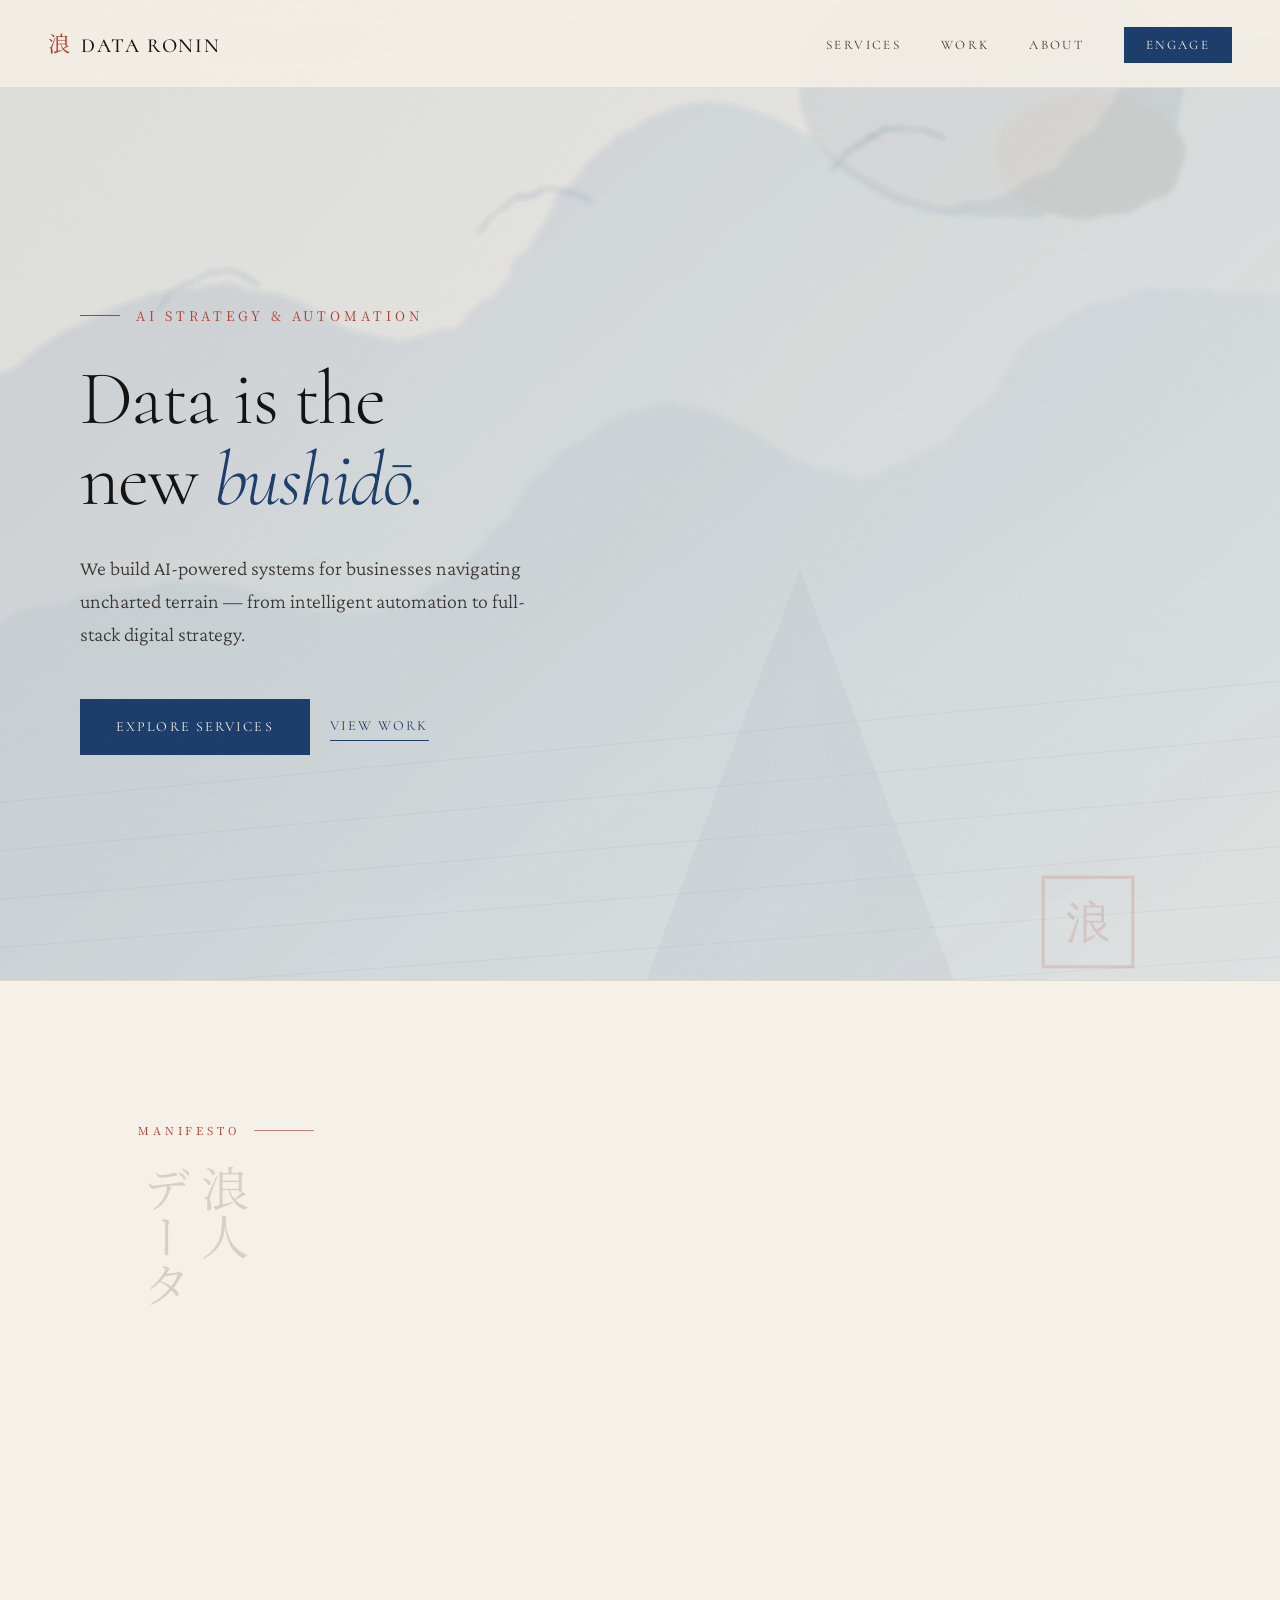
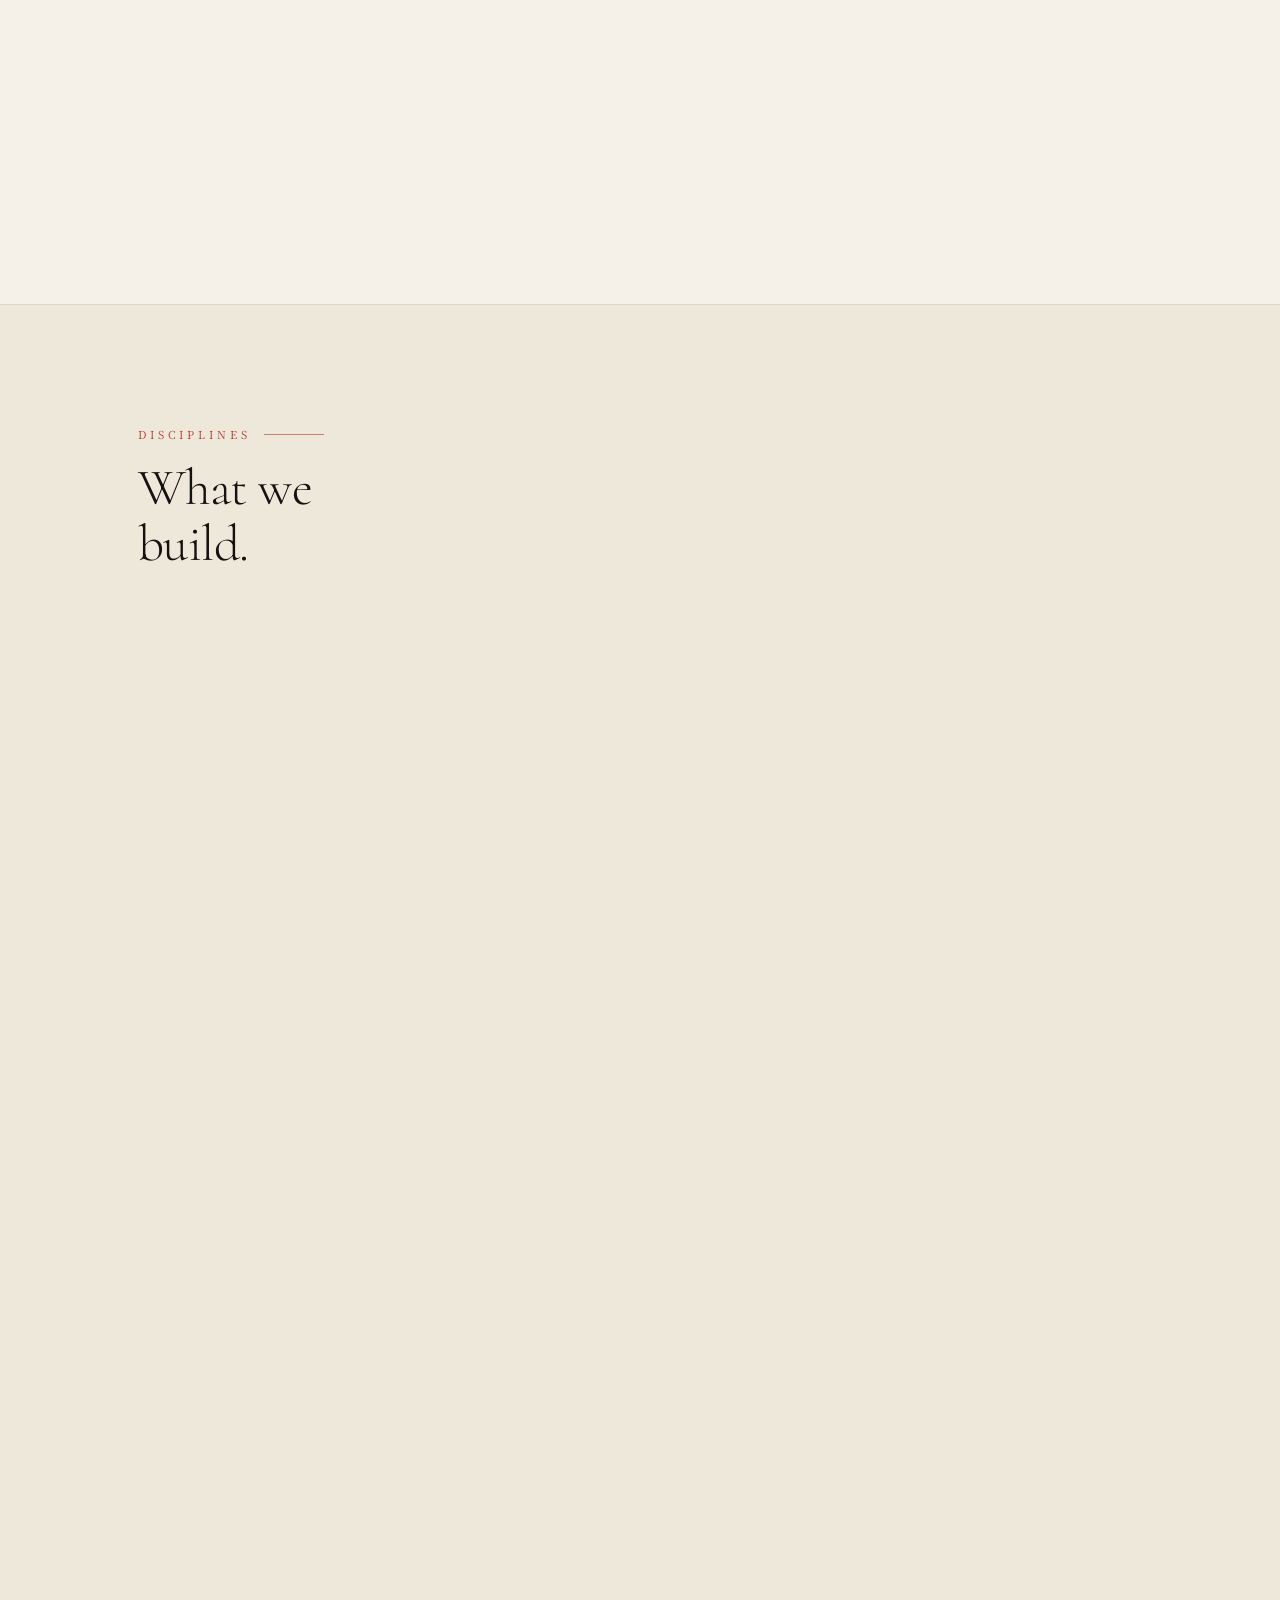
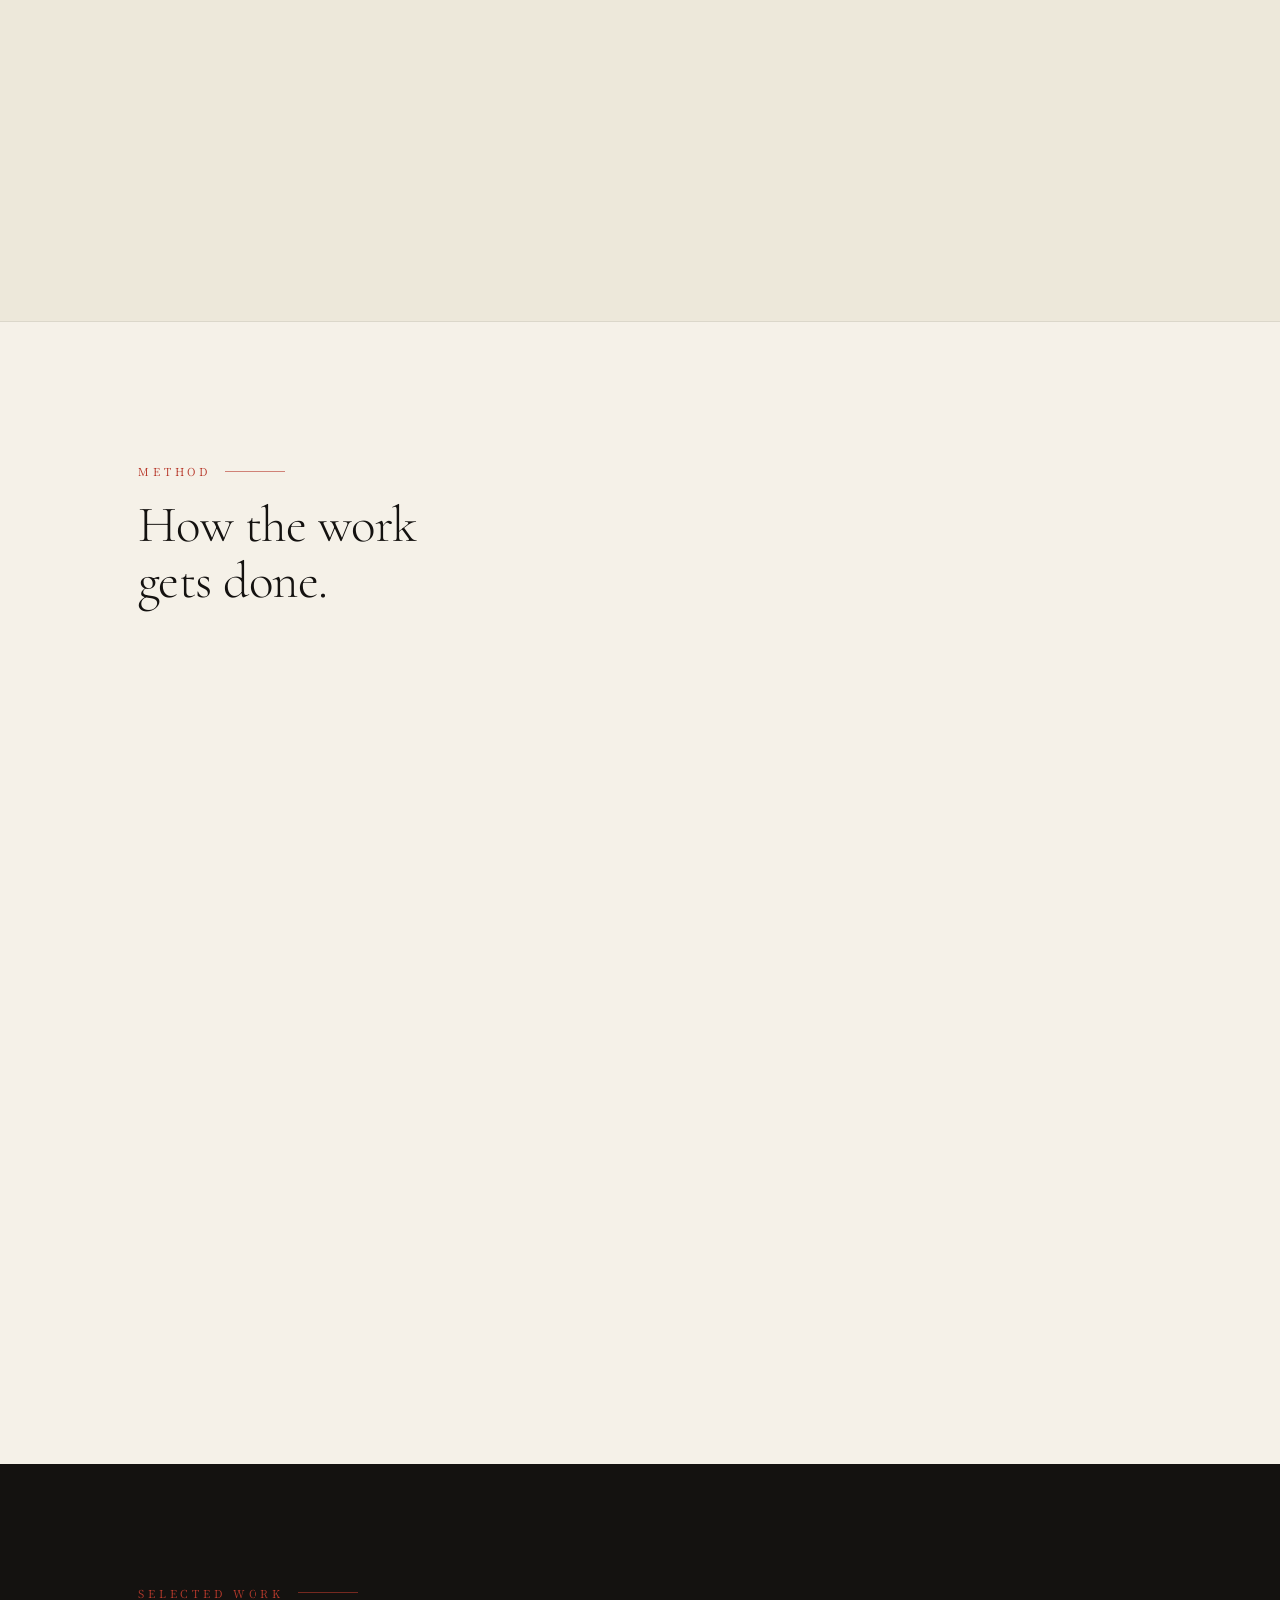
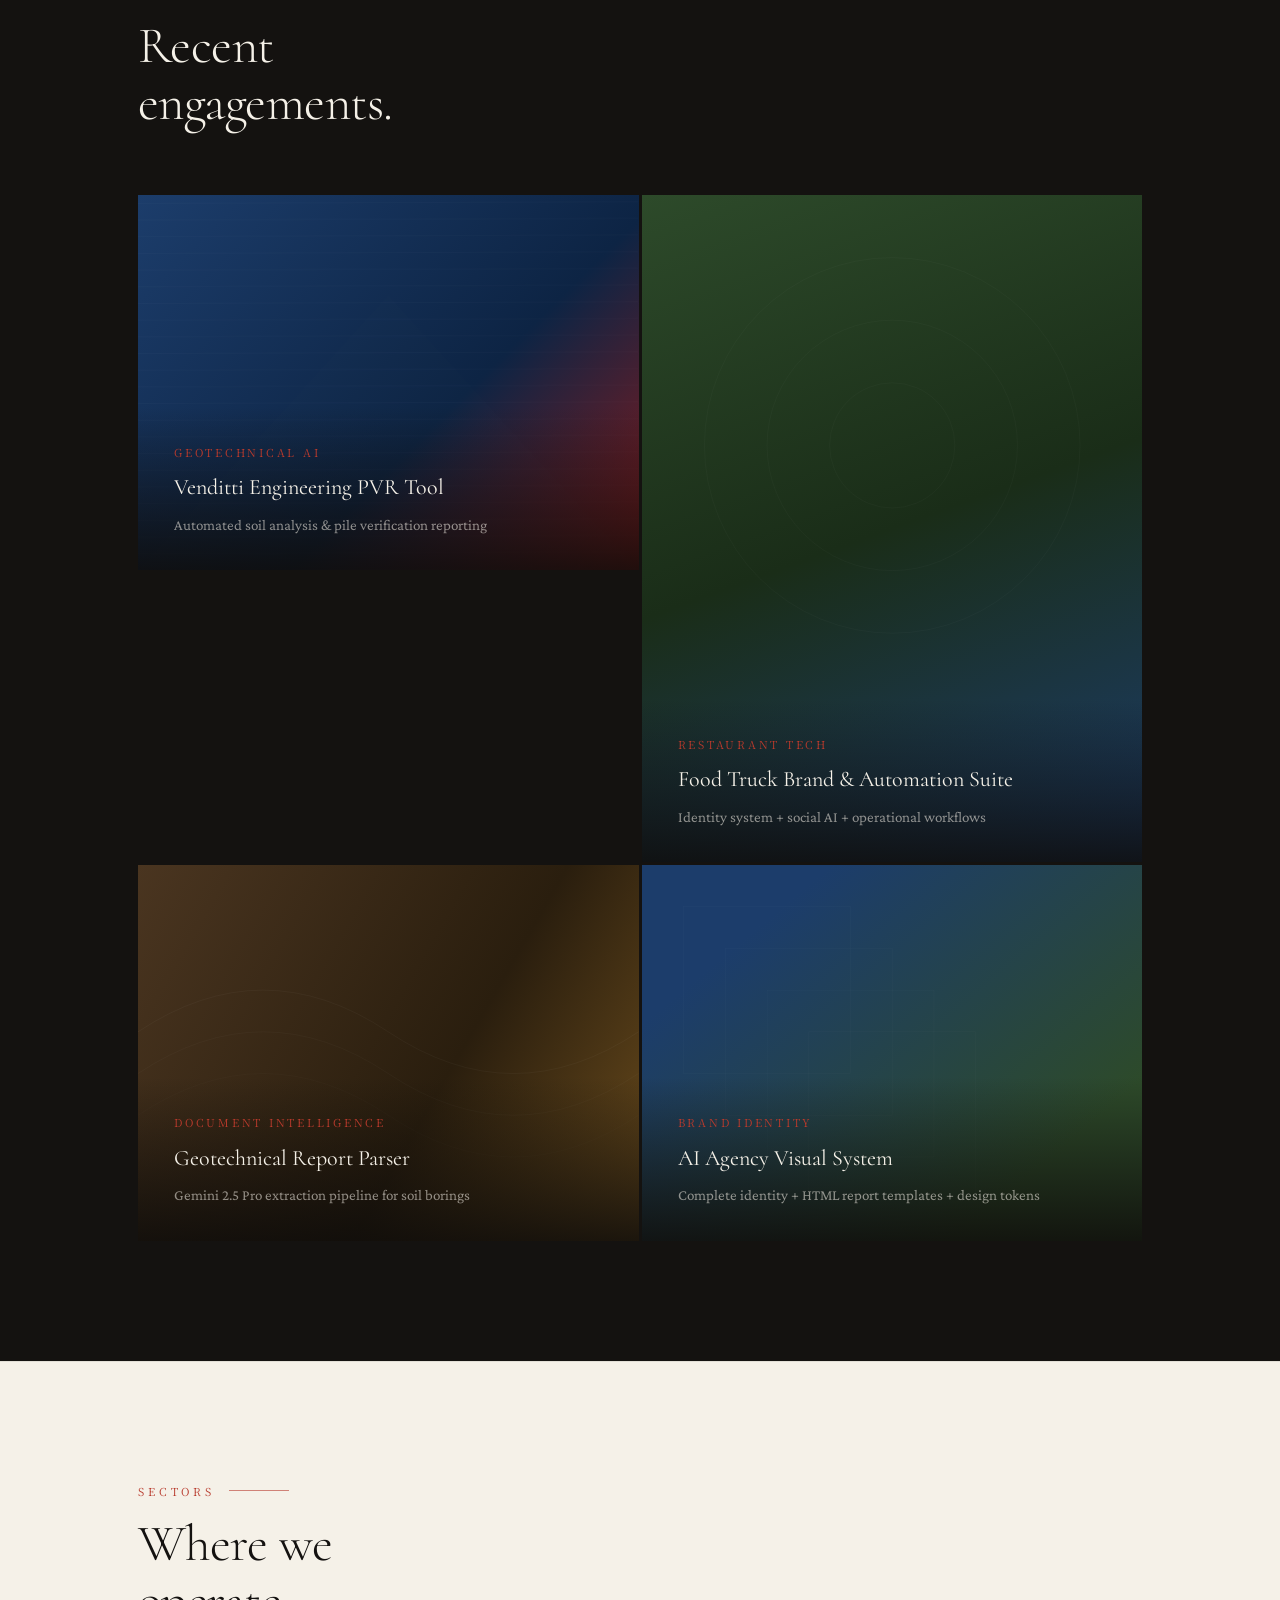
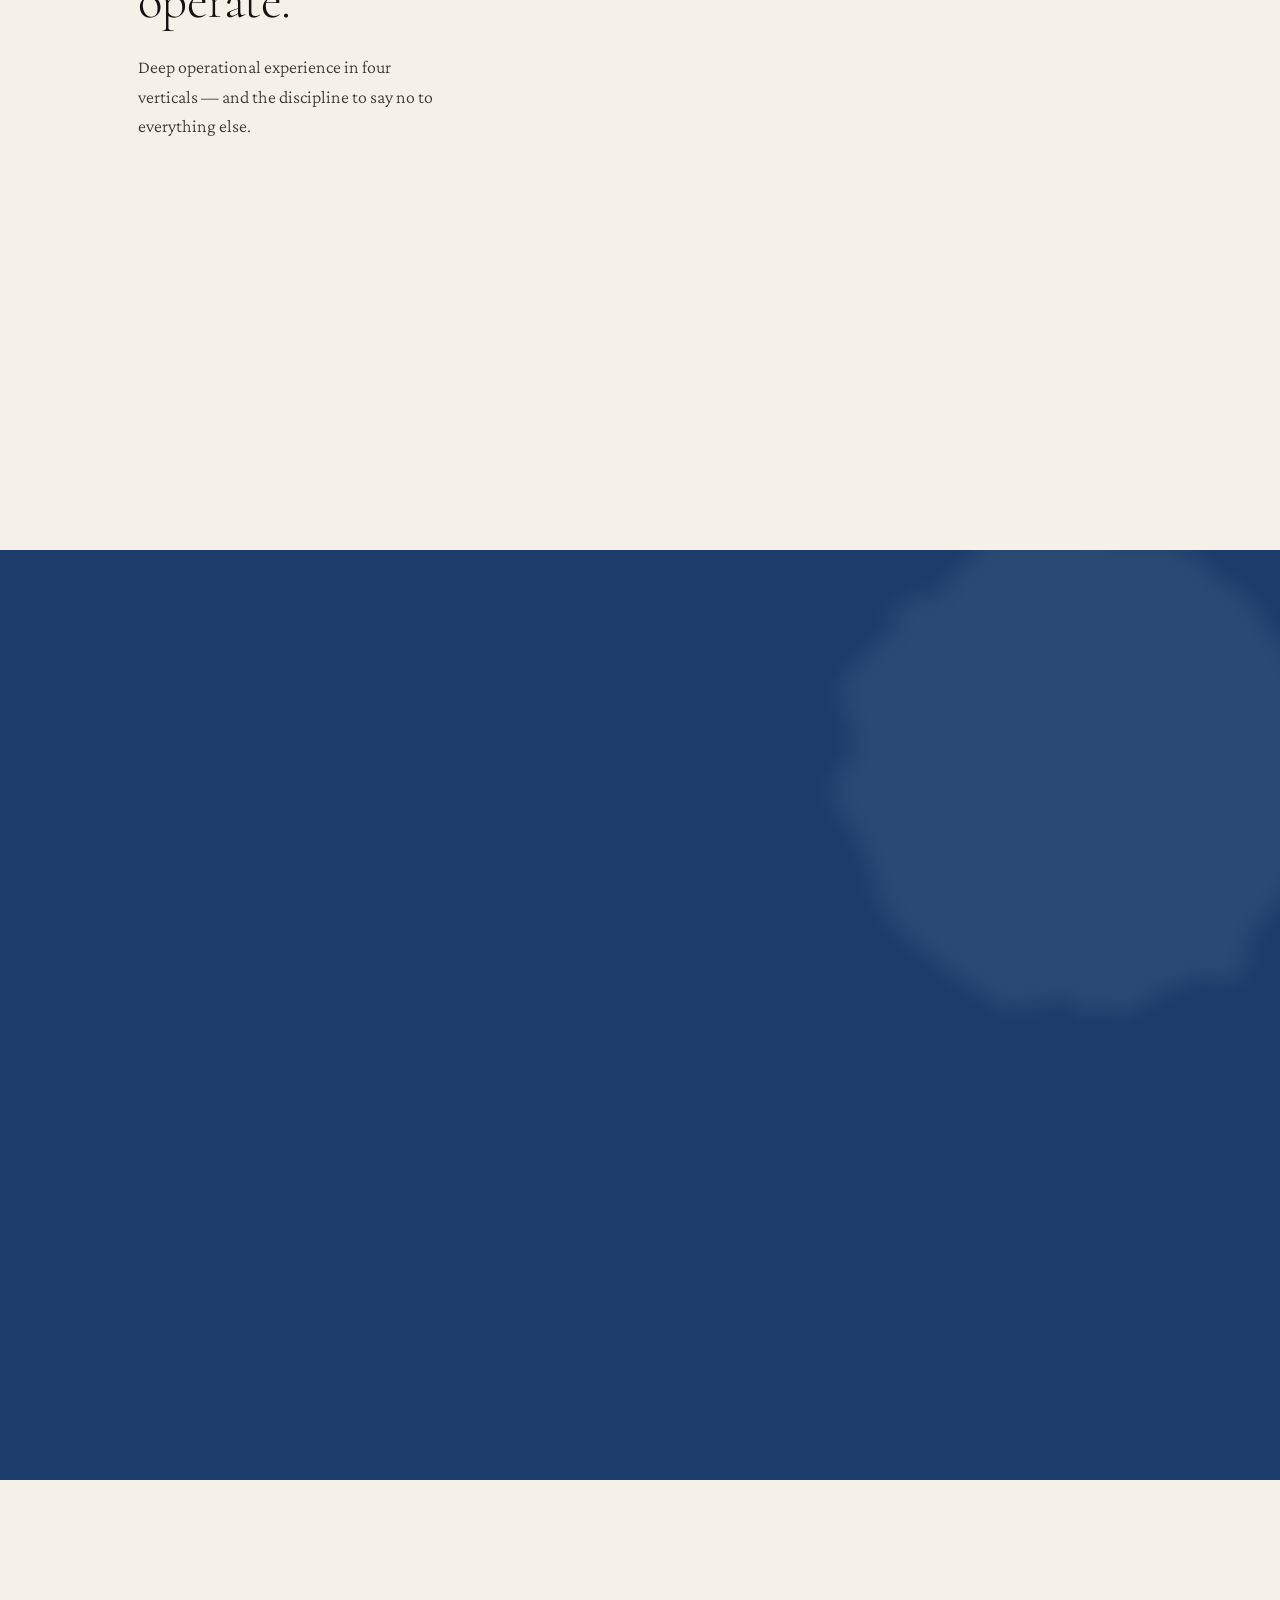
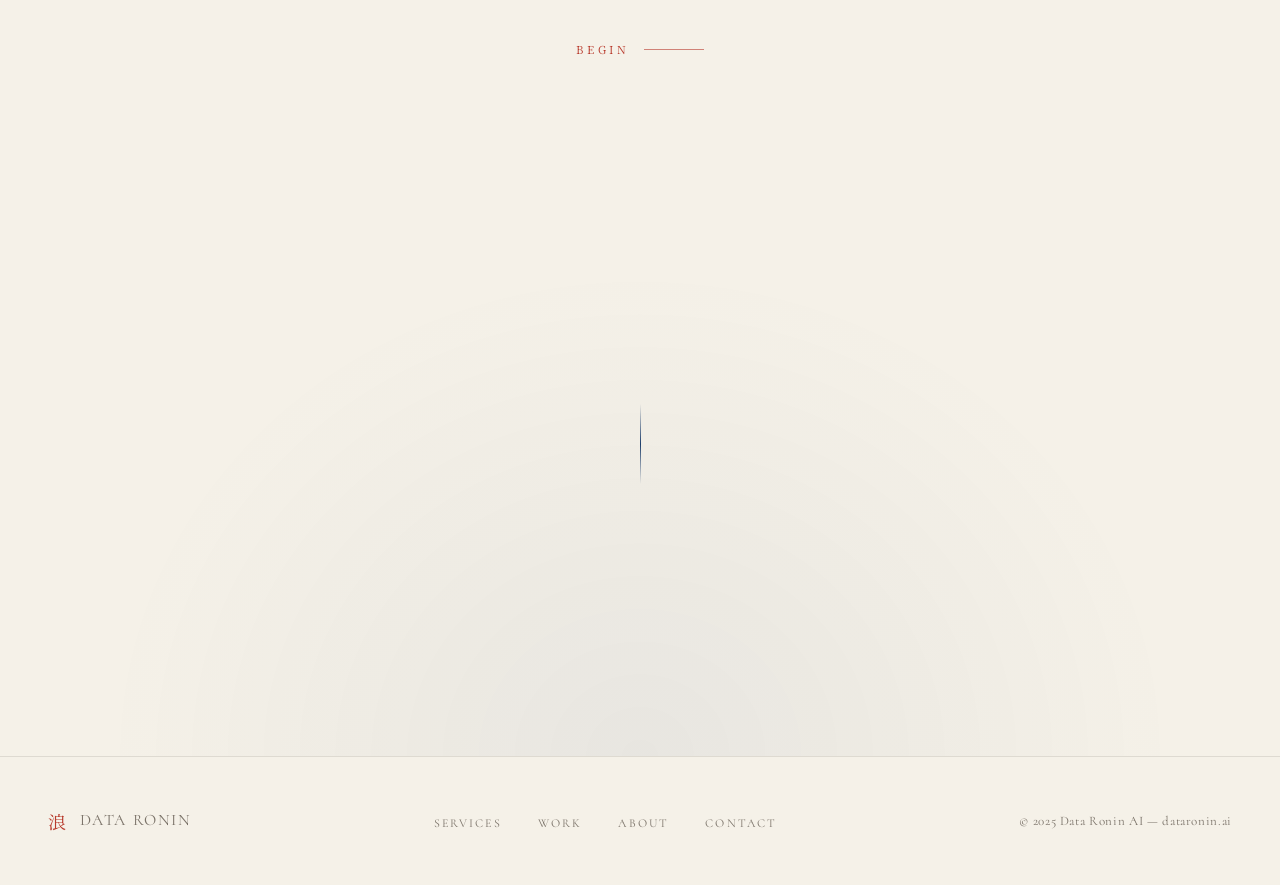
==== index.html @ cc2b612f "Add Data Ronin website - initial commit" ====
<!DOCTYPE html>
<html lang="en">
<head>
  <meta charset="UTF-8" />
  <meta name="viewport" content="width=device-width, initial-scale=1.0" />
  <title>Data Ronin — AI Strategy & Automation</title>
  <link rel="preconnect" href="https://fonts.googleapis.com" />
  <link rel="preconnect" href="https://fonts.gstatic.com" crossorigin />
  <link href="https://fonts.googleapis.com/css2?family=Cormorant:ital,wght@0,300;0,400;0,500;0,600;1,300;1,400&family=Crimson+Pro:ital,wght@0,300;0,400;0,600;1,300;1,400&family=Noto+Serif+JP:wght@300;400&display=swap" rel="stylesheet" />

  <style>
    /* ─── TOKENS ─────────────────────────────────────────────────── */
    :root {
      --washi:      #F5F1E8;
      --washi-dark: #EDE8DA;
      --sumi:       #141210;
      --ink-soft:   #3A3530;
      --ink-muted:  #7A7268;
      --prussian:   #1C3D6B;
      --prussian-lt:#2B5BA8;
      --vermillion: #B83A2C;
      --sage:       #4B5D52;
      --gold:       #8A6F3A;

      --serif-display: 'Cormorant', Georgia, serif;
      --serif-body:    'Crimson Pro', Georgia, serif;
      --serif-jp:      'Noto Serif JP', serif;

      --max-w: 1100px;
      --col:   680px;
    }

    /* ─── RESET ──────────────────────────────────────────────────── */
    *, *::before, *::after { box-sizing: border-box; margin: 0; padding: 0; }
    html { scroll-behavior: smooth; }

    body {
      background: var(--washi);
      color: var(--sumi);
      font-family: var(--serif-body);
      font-size: 19px;
      line-height: 1.7;
      overflow-x: hidden;
    }

    /* ─── PAPER TEXTURE ──────────────────────────────────────────── */
    body::before {
      content: '';
      position: fixed;
      inset: 0;
      background-image:
        url("data:image/svg+xml,%3Csvg xmlns='http://www.w3.org/2000/svg' width='300' height='300'%3E%3Cfilter id='n'%3E%3CfeTurbulence type='fractalNoise' baseFrequency='0.9' numOctaves='4' stitchTiles='stitch'/%3E%3CfeColorMatrix type='saturate' values='0'/%3E%3C/filter%3E%3Crect width='300' height='300' filter='url(%23n)' opacity='0.04'/%3E%3C/svg%3E");
      pointer-events: none;
      z-index: 1000;
      opacity: 0.6;
    }

    /* ─── SVG INK WASH ───────────────────────────────────────────── */
    .ink-wash {
      position: absolute;
      pointer-events: none;
    }

    /* ─── NAVIGATION ─────────────────────────────────────────────── */
    nav {
      position: fixed;
      top: 0;
      left: 0;
      right: 0;
      z-index: 900;
      padding: 24px 48px;
      display: flex;
      align-items: center;
      justify-content: space-between;
      background: rgba(245, 241, 232, 0.88);
      backdrop-filter: blur(12px);
      -webkit-backdrop-filter: blur(12px);
      border-bottom: 1px solid rgba(20,18,16,0.08);
      animation: fadeDown 0.8s ease both;
    }

    .nav-logo {
      display: flex;
      align-items: baseline;
      gap: 10px;
      text-decoration: none;
    }

    .nav-logo-mark {
      font-family: var(--serif-jp);
      font-size: 22px;
      color: var(--vermillion);
      letter-spacing: 0.05em;
    }

    .nav-logo-text {
      font-family: var(--serif-display);
      font-size: 20px;
      font-weight: 500;
      color: var(--sumi);
      letter-spacing: 0.08em;
      text-transform: uppercase;
    }

    .nav-links {
      display: flex;
      gap: 40px;
      list-style: none;
    }

    .nav-links a {
      font-family: var(--serif-display);
      font-size: 13px;
      letter-spacing: 0.18em;
      text-transform: uppercase;
      color: var(--ink-soft);
      text-decoration: none;
      position: relative;
      transition: color 0.3s;
    }

    .nav-links a::after {
      content: '';
      position: absolute;
      bottom: -3px;
      left: 0;
      width: 0;
      height: 1px;
      background: var(--vermillion);
      transition: width 0.3s ease;
    }

    .nav-links a:hover { color: var(--prussian); }
    .nav-links a:hover::after { width: 100%; }

    .nav-cta {
      font-family: var(--serif-display);
      font-size: 13px;
      letter-spacing: 0.15em;
      text-transform: uppercase;
      color: var(--washi) !important;
      background: var(--prussian);
      padding: 10px 22px;
      text-decoration: none;
      transition: background 0.3s !important;
    }
    .nav-cta:hover { background: var(--prussian-lt) !important; }
    .nav-cta::after { display: none !important; }

    /* ─── HERO ───────────────────────────────────────────────────── */
    .hero {
      min-height: 100vh;
      position: relative;
      display: grid;
      grid-template-columns: 1fr 1fr;
      align-items: center;
      overflow: hidden;
      padding-top: 80px;
    }

    /* Diagonal Hokusai-inspired wave element */
    .hero-canvas {
      position: absolute;
      inset: 0;
      z-index: 0;
    }

    .hero-content {
      position: relative;
      z-index: 2;
      padding: 80px 48px 80px 80px;
      animation: fadeRight 1s 0.3s ease both;
    }

    .hero-kana {
      font-family: var(--serif-jp);
      font-size: 13px;
      letter-spacing: 0.3em;
      color: var(--vermillion);
      text-transform: uppercase;
      margin-bottom: 32px;
      display: flex;
      align-items: center;
      gap: 16px;
    }

    .hero-kana::before {
      content: '';
      width: 40px;
      height: 1px;
      background: var(--vermillion);
    }

    h1 {
      font-family: var(--serif-display);
      font-size: clamp(52px, 6vw, 88px);
      font-weight: 300;
      line-height: 1.05;
      color: var(--sumi);
      letter-spacing: -0.02em;
      margin-bottom: 32px;
    }

    h1 em {
      font-style: italic;
      color: var(--prussian);
    }

    .hero-body {
      font-size: 20px;
      line-height: 1.65;
      color: var(--ink-soft);
      max-width: 480px;
      margin-bottom: 48px;
      font-weight: 300;
    }

    .hero-actions {
      display: flex;
      gap: 20px;
      align-items: center;
    }

    .btn-primary {
      font-family: var(--serif-display);
      font-size: 14px;
      letter-spacing: 0.15em;
      text-transform: uppercase;
      color: var(--washi);
      background: var(--prussian);
      padding: 16px 36px;
      text-decoration: none;
      transition: background 0.3s, transform 0.2s;
      display: inline-block;
    }

    .btn-primary:hover {
      background: var(--sumi);
      transform: translateY(-1px);
    }

    .btn-ghost {
      font-family: var(--serif-display);
      font-size: 14px;
      letter-spacing: 0.15em;
      text-transform: uppercase;
      color: var(--prussian);
      text-decoration: none;
      border-bottom: 1px solid var(--prussian);
      padding-bottom: 2px;
      transition: color 0.3s, border-color 0.3s;
    }

    .btn-ghost:hover {
      color: var(--vermillion);
      border-color: var(--vermillion);
    }

    .hero-right {
      position: relative;
      z-index: 2;
      height: 100vh;
      display: flex;
      align-items: center;
      justify-content: center;
      animation: fadeLeft 1s 0.5s ease both;
    }

    .hero-wave-wrap {
      width: 100%;
      height: 100%;
      position: absolute;
      right: 0;
      top: 0;
    }

    /* ─── SECTION BASE ───────────────────────────────────────────── */
    section {
      position: relative;
    }

    .container {
      max-width: var(--max-w);
      margin: 0 auto;
      padding: 0 48px;
    }

    .section-label {
      font-family: var(--serif-jp);
      font-size: 11px;
      letter-spacing: 0.35em;
      text-transform: uppercase;
      color: var(--vermillion);
      margin-bottom: 16px;
      display: flex;
      align-items: center;
      gap: 14px;
    }

    .section-label::after {
      content: '';
      flex: 1;
      max-width: 60px;
      height: 1px;
      background: var(--vermillion);
      opacity: 0.6;
    }

    h2 {
      font-family: var(--serif-display);
      font-size: clamp(36px, 4vw, 58px);
      font-weight: 300;
      line-height: 1.1;
      letter-spacing: -0.01em;
      color: var(--sumi);
    }

    h3 {
      font-family: var(--serif-display);
      font-size: 26px;
      font-weight: 400;
      color: var(--sumi);
      margin-bottom: 12px;
    }

    p { color: var(--ink-soft); }

    /* ─── MANIFESTO ──────────────────────────────────────────────── */
    .manifesto {
      padding: 140px 0;
      border-top: 1px solid rgba(20,18,16,0.1);
    }

    .manifesto-inner {
      display: grid;
      grid-template-columns: 280px 1fr;
      gap: 80px;
      align-items: start;
    }

    .manifesto-left {
      position: sticky;
      top: 120px;
    }

    .manifesto-jp {
      font-family: var(--serif-jp);
      font-size: 48px;
      color: var(--ink-muted);
      opacity: 0.25;
      line-height: 1.2;
      margin-top: 24px;
      writing-mode: vertical-rl;
      text-orientation: mixed;
    }

    .manifesto-text h2 {
      margin-bottom: 40px;
    }

    .manifesto-text p {
      font-size: 21px;
      line-height: 1.75;
      color: var(--ink-soft);
      margin-bottom: 28px;
      font-weight: 300;
    }

    .manifesto-text p strong {
      color: var(--prussian);
      font-weight: 600;
    }

    /* ─── SERVICES (Flutter card grid) ──────────────────────────── */
    .services {
      padding: 120px 0;
      background: var(--washi-dark);
      border-top: 1px solid rgba(20,18,16,0.08);
      border-bottom: 1px solid rgba(20,18,16,0.08);
    }

    .services-header {
      margin-bottom: 72px;
      display: grid;
      grid-template-columns: 1fr 1fr;
      gap: 40px;
      align-items: end;
    }

    .services-header p {
      font-size: 20px;
      line-height: 1.6;
      font-weight: 300;
    }

    .card-grid {
      display: grid;
      grid-template-columns: repeat(3, 1fr);
      gap: 2px;
    }

    .card {
      background: var(--washi);
      padding: 48px 40px;
      position: relative;
      overflow: hidden;
      transition: transform 0.3s ease;
      cursor: default;
    }

    .card::before {
      content: '';
      position: absolute;
      top: 0;
      left: 0;
      width: 3px;
      height: 0;
      background: var(--prussian);
      transition: height 0.4s ease;
    }

    .card:hover::before { height: 100%; }
    .card:hover { transform: translateY(-4px); }

    .card-number {
      font-family: var(--serif-display);
      font-size: 72px;
      font-weight: 300;
      color: var(--prussian);
      opacity: 0.08;
      line-height: 1;
      position: absolute;
      top: 20px;
      right: 24px;
    }

    .card-icon {
      width: 44px;
      height: 44px;
      margin-bottom: 28px;
    }

    .card p {
      font-size: 16px;
      line-height: 1.65;
      font-weight: 300;
    }

    /* Card spanning */
    .card--wide {
      grid-column: span 2;
      display: grid;
      grid-template-columns: 1fr 1fr;
      gap: 40px;
    }

    /* ─── PROCESS / SCROLL NARRATIVE ────────────────────────────── */
    .process {
      padding: 140px 0;
    }

    .process-header {
      margin-bottom: 80px;
    }

    .process-steps {
      display: grid;
      grid-template-columns: 1fr 1fr;
      gap: 0;
    }

    .step {
      padding: 60px 48px;
      border-top: 1px solid rgba(20,18,16,0.1);
      position: relative;
    }

    .step:nth-child(odd) { border-right: 1px solid rgba(20,18,16,0.1); }

    .step-n {
      font-family: var(--serif-display);
      font-size: 11px;
      letter-spacing: 0.3em;
      color: var(--vermillion);
      text-transform: uppercase;
      margin-bottom: 20px;
    }

    .step p { font-size: 17px; font-weight: 300; line-height: 1.7; margin-top: 12px; }

    /* ─── WORK / PORTFOLIO ───────────────────────────────────────── */
    .work {
      padding: 120px 0;
      background: var(--sumi);
      overflow: hidden;
    }

    .work .section-label { color: var(--vermillion); }
    .work h2 { color: var(--washi); margin-bottom: 64px; }

    .work-grid {
      display: grid;
      grid-template-columns: 1fr 1fr;
      gap: 3px;
    }

    .work-item {
      position: relative;
      overflow: hidden;
      aspect-ratio: 4/3;
      background: #1E1C1A;
      cursor: pointer;
    }

    .work-item--tall { aspect-ratio: 3/4; }

    .work-item-bg {
      position: absolute;
      inset: 0;
      transition: transform 0.6s ease;
    }

    .work-item:hover .work-item-bg { transform: scale(1.04); }

    /* Woodblock-print inspired palette fills */
    .work-item:nth-child(1) .work-item-bg {
      background: linear-gradient(135deg, #1C3D6B 0%, #0D2444 60%, #8B1A1A 100%);
    }
    .work-item:nth-child(2) .work-item-bg {
      background: linear-gradient(160deg, #2D4A2A 0%, #1A2D18 50%, #1C3D6B 100%);
    }
    .work-item:nth-child(3) .work-item-bg {
      background: linear-gradient(120deg, #4A3520 0%, #2A1E0E 60%, #6B4C1C 100%);
    }
    .work-item:nth-child(4) .work-item-bg {
      background: linear-gradient(140deg, #1C3D6B 20%, #2D4A2A 80%);
    }

    /* SVG pattern overlays per card */
    .work-item-pattern {
      position: absolute;
      inset: 0;
      opacity: 0.12;
    }

    .work-item-content {
      position: absolute;
      bottom: 0;
      left: 0;
      right: 0;
      padding: 36px 36px 32px;
      background: linear-gradient(to top, rgba(14,12,10,0.85) 0%, transparent 100%);
    }

    .work-tag {
      font-family: var(--serif-jp);
      font-size: 11px;
      letter-spacing: 0.25em;
      text-transform: uppercase;
      color: var(--vermillion);
      margin-bottom: 8px;
    }

    .work-item h3 {
      font-size: 22px;
      color: var(--washi);
      margin-bottom: 0;
    }

    .work-item p {
      color: rgba(245,241,232,0.55);
      font-size: 15px;
      margin-top: 6px;
    }

    /* ─── INDUSTRIES ─────────────────────────────────────────────── */
    .industries {
      padding: 120px 0;
      border-top: 1px solid rgba(20,18,16,0.08);
    }

    .industries-inner {
      display: grid;
      grid-template-columns: 1fr 2fr;
      gap: 80px;
      align-items: start;
    }

    .industries-left {
      position: sticky;
      top: 120px;
    }

    .industries-left h2 { margin-bottom: 24px; }
    .industries-left p { font-size: 18px; font-weight: 300; line-height: 1.65; }

    .industry-list {
      display: grid;
      grid-template-columns: 1fr 1fr;
      gap: 1px;
      background: rgba(20,18,16,0.08);
    }

    .industry-item {
      background: var(--washi);
      padding: 36px 32px;
      position: relative;
    }

    .industry-item::before {
      content: '';
      position: absolute;
      top: 36px;
      left: 0;
      width: 3px;
      height: 0;
      background: var(--vermillion);
      transition: height 0.3s ease;
    }

    .industry-item:hover::before { height: calc(100% - 72px); }

    .industry-icon {
      font-family: var(--serif-jp);
      font-size: 28px;
      color: var(--prussian);
      opacity: 0.4;
      margin-bottom: 16px;
    }

    .industry-item h4 {
      font-family: var(--serif-display);
      font-size: 20px;
      font-weight: 500;
      margin-bottom: 8px;
      color: var(--sumi);
    }

    .industry-item p { font-size: 15px; line-height: 1.6; font-weight: 300; }

    /* ─── ABOUT STRIP ────────────────────────────────────────────── */
    .about {
      padding: 160px 0;
      background: var(--prussian);
      overflow: hidden;
      position: relative;
    }

    .about-ink {
      position: absolute;
      right: -100px;
      top: -80px;
      width: 600px;
      height: 600px;
      opacity: 0.06;
    }

    .about-inner {
      display: grid;
      grid-template-columns: 1fr 1fr;
      gap: 100px;
      align-items: center;
      position: relative;
      z-index: 2;
    }

    .about .section-label { color: rgba(245,241,232,0.5); }
    .about .section-label::after { background: rgba(245,241,232,0.3); }

    .about h2 {
      color: var(--washi);
      font-size: clamp(36px, 4vw, 54px);
      margin-bottom: 36px;
    }

    .about p {
      color: rgba(245,241,232,0.7);
      font-size: 20px;
      line-height: 1.75;
      font-weight: 300;
      margin-bottom: 24px;
    }

    .about-stats {
      display: grid;
      grid-template-columns: 1fr 1fr;
      gap: 40px;
    }

    .stat {
      border-top: 1px solid rgba(245,241,232,0.15);
      padding-top: 24px;
    }

    .stat-n {
      font-family: var(--serif-display);
      font-size: 52px;
      font-weight: 300;
      color: var(--washi);
      line-height: 1;
      margin-bottom: 8px;
    }

    .stat-n em {
      font-style: normal;
      color: var(--vermillion);
      font-size: 32px;
    }

    .stat-label {
      font-family: var(--serif-jp);
      font-size: 12px;
      letter-spacing: 0.2em;
      text-transform: uppercase;
      color: rgba(245,241,232,0.45);
    }

    /* ─── CTA ────────────────────────────────────────────────────── */
    .cta {
      padding: 160px 0;
      text-align: center;
      position: relative;
      overflow: hidden;
    }

    .cta-bg {
      position: absolute;
      inset: 0;
      background:
        radial-gradient(ellipse 60% 80% at 50% 100%, rgba(28,61,107,0.06) 0%, transparent 70%);
    }

    .cta h2 {
      font-size: clamp(44px, 6vw, 80px);
      line-height: 1.05;
      max-width: 700px;
      margin: 0 auto 20px;
    }

    .cta h2 em {
      font-style: italic;
      color: var(--prussian);
    }

    .cta-sub {
      font-size: 20px;
      color: var(--ink-muted);
      margin: 0 auto 56px;
      max-width: 500px;
      font-weight: 300;
    }

    .cta-divider {
      width: 1px;
      height: 80px;
      background: linear-gradient(to bottom, transparent, var(--prussian), transparent);
      margin: 0 auto 56px;
    }

    /* ─── FOOTER ─────────────────────────────────────────────────── */
    footer {
      border-top: 1px solid rgba(20,18,16,0.1);
      padding: 48px;
      display: flex;
      align-items: center;
      justify-content: space-between;
    }

    .footer-logo {
      font-family: var(--serif-display);
      font-size: 16px;
      letter-spacing: 0.1em;
      text-transform: uppercase;
      color: var(--ink-muted);
      display: flex;
      align-items: center;
      gap: 12px;
    }

    .footer-seal {
      font-family: var(--serif-jp);
      font-size: 18px;
      color: var(--vermillion);
    }

    .footer-links {
      display: flex;
      gap: 36px;
      list-style: none;
    }

    .footer-links a {
      font-family: var(--serif-display);
      font-size: 12px;
      letter-spacing: 0.18em;
      text-transform: uppercase;
      color: var(--ink-muted);
      text-decoration: none;
      transition: color 0.3s;
    }

    .footer-links a:hover { color: var(--prussian); }

    .footer-copy {
      font-size: 13px;
      color: var(--ink-muted);
      font-family: var(--serif-display);
      letter-spacing: 0.05em;
    }

    /* ─── ANIMATIONS ─────────────────────────────────────────────── */
    @keyframes fadeDown {
      from { opacity: 0; transform: translateY(-16px); }
      to   { opacity: 1; transform: translateY(0); }
    }

    @keyframes fadeRight {
      from { opacity: 0; transform: translateX(-32px); }
      to   { opacity: 1; transform: translateX(0); }
    }

    @keyframes fadeLeft {
      from { opacity: 0; transform: translateX(32px); }
      to   { opacity: 1; transform: translateX(0); }
    }

    @keyframes fadeUp {
      from { opacity: 0; transform: translateY(40px); }
      to   { opacity: 1; transform: translateY(0); }
    }

    @keyframes drawLine {
      from { stroke-dashoffset: 1000; }
      to   { stroke-dashoffset: 0; }
    }

    @keyframes waveMove {
      0%, 100% { transform: translateY(0px) rotate(0deg); }
      50%       { transform: translateY(-8px) rotate(0.5deg); }
    }

    @keyframes inkBloom {
      from { opacity: 0; transform: scale(0.92); }
      to   { opacity: 1; transform: scale(1); }
    }

    .fade-up {
      opacity: 0;
      transform: translateY(30px);
      transition: opacity 0.8s ease, transform 0.8s ease;
    }

    .fade-up.visible {
      opacity: 1;
      transform: translateY(0);
    }

    .wave-anim {
      animation: waveMove 8s ease-in-out infinite;
    }

    /* ─── RESPONSIVE ─────────────────────────────────────────────── */
    @media (max-width: 900px) {
      nav { padding: 20px 24px; }
      .nav-links { display: none; }
      .hero { grid-template-columns: 1fr; }
      .hero-right { display: none; }
      .hero-content { padding: 60px 24px; }
      .container { padding: 0 24px; }
      .manifesto-inner, .about-inner, .industries-inner { grid-template-columns: 1fr; }
      .card-grid { grid-template-columns: 1fr; }
      .card--wide { grid-column: span 1; grid-template-columns: 1fr; }
      .work-grid { grid-template-columns: 1fr; }
      .process-steps { grid-template-columns: 1fr; }
      .step:nth-child(odd) { border-right: none; }
      .industry-list { grid-template-columns: 1fr; }
      .about-stats { grid-template-columns: 1fr; }
      footer { flex-direction: column; gap: 32px; text-align: center; }
    }
  </style>
</head>
<body>

  <!-- ═══ NAVIGATION ═══════════════════════════════════════════════ -->
  <nav>
    <a href="#" class="nav-logo">
      <span class="nav-logo-mark">浪</span>
      <span class="nav-logo-text">Data Ronin</span>
    </a>
    <ul class="nav-links">
      <li><a href="#services">Services</a></li>
      <li><a href="#work">Work</a></li>
      <li><a href="#about">About</a></li>
      <li><a href="#contact" class="nav-cta">Engage</a></li>
    </ul>
  </nav>

  <!-- ═══ HERO ══════════════════════════════════════════════════════ -->
  <section class="hero">
    <!-- Hokusai-inspired wave SVG -->
    <svg class="hero-wave-wrap" viewBox="0 0 800 900" xmlns="http://www.w3.org/2000/svg" preserveAspectRatio="xMidYMid slice">
      <defs>
        <linearGradient id="wg1" x1="0%" y1="0%" x2="100%" y2="100%">
          <stop offset="0%" style="stop-color:#1C3D6B;stop-opacity:0.12"/>
          <stop offset="100%" style="stop-color:#2B5BA8;stop-opacity:0.04"/>
        </linearGradient>
        <linearGradient id="wg2" x1="100%" y1="0%" x2="0%" y2="100%">
          <stop offset="0%" style="stop-color:#B83A2C;stop-opacity:0.06"/>
          <stop offset="100%" style="stop-color:#B83A2C;stop-opacity:0"/>
        </linearGradient>
        <filter id="ink" x="-20%" y="-20%" width="140%" height="140%">
          <feTurbulence type="fractalNoise" baseFrequency="0.04" numOctaves="3" result="noise"/>
          <feDisplacementMap in="SourceGraphic" in2="noise" scale="8" result="displaced"/>
          <feGaussianBlur in="displaced" stdDeviation="1.5"/>
        </filter>
      </defs>

      <!-- Background field -->
      <rect width="800" height="900" fill="url(#wg1)"/>

      <!-- Great Wave form — Hokusai-inspired curves -->
      <g class="wave-anim" filter="url(#ink)" opacity="0.9">
        <!-- Main wave crest -->
        <path d="M-50 420 Q100 280 200 340 Q280 390 340 280 Q420 160 520 240 Q620 320 700 200 Q760 140 850 180 L850 900 L-50 900 Z"
              fill="url(#wg1)" opacity="0.8"/>
        <!-- Secondary wave -->
        <path d="M-50 560 Q80 480 180 520 Q260 550 320 460 Q400 360 480 420 Q560 480 640 360 Q700 300 850 340 L850 900 L-50 900 Z"
              fill="url(#wg1)" opacity="0.5"/>
        <!-- Wave foam details -->
        <path d="M100 340 Q120 300 160 320" stroke="#1C3D6B" stroke-width="1.5" fill="none" opacity="0.2" stroke-linecap="round"/>
        <path d="M300 290 Q330 250 370 270" stroke="#1C3D6B" stroke-width="1.5" fill="none" opacity="0.2" stroke-linecap="round"/>
        <path d="M520 250 Q550 210 590 230" stroke="#1C3D6B" stroke-width="1.5" fill="none" opacity="0.2" stroke-linecap="round"/>
      </g>

      <!-- Hiroshige-style atmospheric layering lines -->
      <g opacity="0.06">
        <line x1="-50" y1="650" x2="900" y2="560" stroke="#1C3D6B" stroke-width="0.5"/>
        <line x1="-50" y1="680" x2="900" y2="595" stroke="#1C3D6B" stroke-width="0.5"/>
        <line x1="-50" y1="710" x2="900" y2="630" stroke="#1C3D6B" stroke-width="0.5"/>
        <line x1="-50" y1="740" x2="900" y2="665" stroke="#1C3D6B" stroke-width="0.5"/>
        <line x1="-50" y1="770" x2="900" y2="700" stroke="#1C3D6B" stroke-width="0.5"/>
        <line x1="-50" y1="800" x2="900" y2="735" stroke="#1C3D6B" stroke-width="0.5"/>
      </g>

      <!-- Sesshū-style ink splash forms -->
      <g filter="url(#ink)" opacity="0.07">
        <ellipse cx="620" cy="200" rx="120" ry="80" fill="#1C3D6B"/>
        <ellipse cx="680" cy="240" rx="60" ry="40" fill="#1A1410"/>
        <circle cx="580" cy="180" r="30" fill="#1C3D6B"/>
      </g>

      <!-- Seal stamp mark -->
      <g transform="translate(680, 720)" opacity="0.15">
        <rect x="-28" y="-28" width="56" height="56" fill="none" stroke="#B83A2C" stroke-width="2"/>
        <text x="0" y="10" font-family="serif" font-size="28" fill="#B83A2C" text-anchor="middle">浪</text>
      </g>

      <!-- Mount Fuji silhouette (Hokusai reference) — subtle -->
      <path d="M350 900 L500 500 L650 900 Z" fill="#1C3D6B" opacity="0.04"/>
      <path d="M420 900 L500 540 L580 900 Z" fill="white" opacity="0.02"/>
    </svg>

    <div class="hero-content">
      <div class="hero-kana">AI Strategy &amp; Automation</div>
      <h1>
        Data is the<br/>
        new <em>bushidō.</em>
      </h1>
      <p class="hero-body">
        We build AI-powered systems for businesses navigating uncharted terrain — 
        from intelligent automation to full-stack digital strategy.
      </p>
      <div class="hero-actions">
        <a href="#services" class="btn-primary">Explore Services</a>
        <a href="#work" class="btn-ghost">View Work</a>
      </div>
    </div>

    <div class="hero-right"></div>
  </section>

  <!-- ═══ MANIFESTO ═════════════════════════════════════════════════ -->
  <section class="manifesto">
    <div class="container">
      <div class="manifesto-inner">
        <div class="manifesto-left">
          <div class="section-label">Manifesto</div>
          <div class="manifesto-jp">浪人<br/>データ</div>
        </div>
        <div class="manifesto-text fade-up">
          <h2>The unaffiliated<br/>warrior has<br/><em>no master</em><br/>but the work.</h2>
          <p style="margin-top:40px">
            A ronin serves no lord. We serve your outcomes. <strong>Data Ronin</strong> is an AI consultancy built for the unglamorous, high-stakes work of making intelligent automation actually function in the real world.
          </p>
          <p>
            We don't sell dashboards. We don't sell hype. We architect <strong>workflows that replace hours with seconds</strong> — for restaurants, engineers, construction firms, and anyone drowning in data they can't yet use.
          </p>
          <p>
            Our weapon is <strong>Make.com + Google Cloud AI</strong>, wielded with the precision of a tradesman and the strategy of a management consultant.
          </p>
        </div>
      </div>
    </div>
  </section>

  <!-- ═══ SERVICES ══════════════════════════════════════════════════ -->
  <section class="services" id="services">
    <div class="container">
      <div class="services-header">
        <div>
          <div class="section-label">Disciplines</div>
          <h2>What we<br/>build.</h2>
        </div>
        <p class="fade-up">
          Turnkey AI systems for businesses that need more than a chatbot. 
          Every engagement begins with operations thinking, not technology thinking.
        </p>
      </div>

      <div class="card-grid">

        <div class="card fade-up">
          <div class="card-number">01</div>
          <svg class="card-icon" viewBox="0 0 44 44" fill="none" xmlns="http://www.w3.org/2000/svg">
            <rect x="4" y="4" width="36" height="36" stroke="#1C3D6B" stroke-width="1.5"/>
            <path d="M12 22 L22 12 L32 22 L22 32 Z" stroke="#1C3D6B" stroke-width="1.5" fill="none"/>
            <circle cx="22" cy="22" r="3" fill="#B83A2C"/>
          </svg>
          <h3>AI Automation Workflows</h3>
          <p>End-to-end process automation using Make.com, integrating AI models into your existing operational stack without rebuilding everything from scratch.</p>
        </div>

        <div class="card fade-up" style="transition-delay:0.1s">
          <div class="card-number">02</div>
          <svg class="card-icon" viewBox="0 0 44 44" fill="none" xmlns="http://www.w3.org/2000/svg">
            <circle cx="22" cy="22" r="18" stroke="#1C3D6B" stroke-width="1.5"/>
            <path d="M22 8 L22 36M8 22 L36 22" stroke="#1C3D6B" stroke-width="1"/>
            <path d="M14 14 Q22 18 30 14M14 30 Q22 26 30 30" stroke="#B83A2C" stroke-width="1" fill="none"/>
          </svg>
          <h3>Document Intelligence</h3>
          <p>AI extraction and analysis from geotechnical reports, contracts, and technical PDFs. Transform unstructured text into structured, actionable data.</p>
        </div>

        <div class="card fade-up" style="transition-delay:0.2s">
          <div class="card-number">03</div>
          <svg class="card-icon" viewBox="0 0 44 44" fill="none" xmlns="http://www.w3.org/2000/svg">
            <path d="M8 36 L8 16 L22 8 L36 16 L36 36 Z" stroke="#1C3D6B" stroke-width="1.5" fill="none"/>
            <path d="M16 36 L16 26 L28 26 L28 36" stroke="#1C3D6B" stroke-width="1" fill="none"/>
            <line x1="14" y1="20" x2="30" y2="20" stroke="#B83A2C" stroke-width="1"/>
          </svg>
          <h3>Restaurant & Food Service Tech</h3>
          <p>Branding, social automation, and operational systems for restaurants, food trucks, and catering businesses — delivered as turnkey packages.</p>
        </div>

        <div class="card card--wide fade-up" style="transition-delay:0.15s">
          <div>
            <div class="card-number">04</div>
            <svg class="card-icon" viewBox="0 0 44 44" fill="none" xmlns="http://www.w3.org/2000/svg">
              <rect x="6" y="10" width="32" height="24" rx="1" stroke="#1C3D6B" stroke-width="1.5" fill="none"/>
              <path d="M14 22 L19 17 L24 22 L30 16" stroke="#B83A2C" stroke-width="1.5" fill="none" stroke-linecap="round"/>
              <circle cx="30" cy="16" r="2" fill="#B83A2C"/>
            </svg>
            <h3>Strategy & AI Consulting</h3>
            <p>We map your operations before we write a single automation. Process analysis, ROI modeling, and phased roadmaps that justify every dollar of AI investment.</p>
          </div>
          <div style="display:flex;flex-direction:column;justify-content:flex-end;padding-bottom:4px">
            <div style="border-left:2px solid rgba(28,61,107,0.12);padding-left:28px">
              <p style="font-size:15px;color:var(--ink-muted);font-weight:300;line-height:1.65">
                "The best automation is one your team will actually use. We spend 40% of every engagement on change management before we build anything."
              </p>
              <p style="font-size:13px;font-family:var(--serif-display);letter-spacing:0.1em;text-transform:uppercase;color:var(--prussian);margin-top:16px">
                — Data Ronin Principle
              </p>
            </div>
          </div>
        </div>

        <div class="card fade-up" style="transition-delay:0.25s">
          <div class="card-number">05</div>
          <svg class="card-icon" viewBox="0 0 44 44" fill="none" xmlns="http://www.w3.org/2000/svg">
            <path d="M22 6 L38 16 L38 28 L22 38 L6 28 L6 16 Z" stroke="#1C3D6B" stroke-width="1.5" fill="none"/>
            <path d="M22 14 L30 19 L30 25 L22 30 L14 25 L14 19 Z" stroke="#1C3D6B" stroke-width="1" fill="none"/>
            <circle cx="22" cy="22" r="2.5" fill="#B83A2C"/>
          </svg>
          <h3>Custom AI Application Build</h3>
          <p>Full-stack AI applications from prototype to production — Gemini 2.5 Pro, Claude, GPT-4 — integrated with your web presence and business systems.</p>
        </div>

        <div class="card fade-up" style="transition-delay:0.3s">
          <div class="card-number">06</div>
          <svg class="card-icon" viewBox="0 0 44 44" fill="none" xmlns="http://www.w3.org/2000/svg">
            <rect x="8" y="8" width="12" height="12" stroke="#1C3D6B" stroke-width="1.5" fill="none"/>
            <rect x="24" y="8" width="12" height="12" stroke="#1C3D6B" stroke-width="1.5" fill="none"/>
            <rect x="8" y="24" width="12" height="12" stroke="#B83A2C" stroke-width="1.5" fill="none"/>
            <rect x="24" y="24" width="12" height="12" stroke="#1C3D6B" stroke-width="1.5" fill="none"/>
          </svg>
          <h3>Branding & Identity Systems</h3>
          <p>Visual systems engineered for AI-native companies — logos, design tokens, HTML templates, and documentation that scale with your product.</p>
        </div>

      </div>
    </div>
  </section>

  <!-- ═══ PROCESS ════════════════════════════════════════════════════ -->
  <section class="process">
    <div class="container">
      <div class="process-header">
        <div class="section-label">Method</div>
        <h2>How the work<br/>gets done.</h2>
      </div>
      <div class="process-steps">
        <div class="step fade-up">
          <div class="step-n">01 — Reconnoiter</div>
          <h3>Map the terrain</h3>
          <p>We spend time in your operations before proposing anything. Data flows, bottlenecks, time costs, existing tools — we document what's actually happening, not what should be.</p>
        </div>
        <div class="step fade-up" style="transition-delay:0.1s">
          <div class="step-n">02 — Architect</div>
          <h3>Design the system</h3>
          <p>Blueprint the automation. Select the right AI model for each task. Define inputs, outputs, edge cases. Produce a technical spec that your team can verify before build begins.</p>
        </div>
        <div class="step fade-up" style="transition-delay:0.05s">
          <div class="step-n">03 — Build</div>
          <h3>Construct with precision</h3>
          <p>Iterative builds with visibility at each stage. We don't disappear for six weeks and resurface with a demo. Weekly checkpoints, shared logs, real feedback loops.</p>
        </div>
        <div class="step fade-up" style="transition-delay:0.15s">
          <div class="step-n">04 — Deploy</div>
          <h3>Launch and sustain</h3>
          <p>Go-live with documentation, training, and a 30-day support window. Systems are built to be maintained by your team — not held hostage to our continued involvement.</p>
        </div>
      </div>
    </div>
  </section>

  <!-- ═══ WORK ══════════════════════════════════════════════════════ -->
  <section class="work" id="work">
    <div class="container">
      <div class="section-label">Selected Work</div>
      <h2>Recent<br/>engagements.</h2>
    </div>
    <div class="container" style="padding-top:0;margin-top:0">
      <div class="work-grid" style="margin-top:48px">

        <div class="work-item">
          <div class="work-item-bg">
            <!-- Hiroshige atmospheric lines -->
            <svg width="100%" height="100%" viewBox="0 0 600 450" class="work-item-pattern" preserveAspectRatio="xMidYMid slice">
              <defs>
                <pattern id="lines1" x="0" y="0" width="600" height="20" patternUnits="userSpaceOnUse">
                  <line x1="0" y1="10" x2="600" y2="8" stroke="white" stroke-width="0.5"/>
                </pattern>
              </defs>
              <rect width="600" height="450" fill="url(#lines1)" opacity="0.4"/>
              <path d="M0 450 L300 120 L600 450 Z" fill="white" opacity="0.04"/>
            </svg>
          </div>
          <div class="work-item-content">
            <div class="work-tag">Geotechnical AI</div>
            <h3>Venditti Engineering PVR Tool</h3>
            <p>Automated soil analysis & pile verification reporting</p>
          </div>
        </div>

        <div class="work-item work-item--tall">
          <div class="work-item-bg">
            <svg width="100%" height="100%" viewBox="0 0 400 533" class="work-item-pattern" preserveAspectRatio="xMidYMid slice">
              <circle cx="200" cy="200" r="150" stroke="white" stroke-width="0.5" fill="none" opacity="0.3"/>
              <circle cx="200" cy="200" r="100" stroke="white" stroke-width="0.5" fill="none" opacity="0.3"/>
              <circle cx="200" cy="200" r="50" stroke="white" stroke-width="0.5" fill="none" opacity="0.3"/>
            </svg>
          </div>
          <div class="work-item-content">
            <div class="work-tag">Restaurant Tech</div>
            <h3>Food Truck Brand & Automation Suite</h3>
            <p>Identity system + social AI + operational workflows</p>
          </div>
        </div>

        <div class="work-item">
          <div class="work-item-bg">
            <svg width="100%" height="100%" viewBox="0 0 600 450" class="work-item-pattern" preserveAspectRatio="xMidYMid slice">
              <path d="M0 200 Q150 100 300 200 Q450 300 600 200" stroke="white" stroke-width="0.8" fill="none" opacity="0.4"/>
              <path d="M0 250 Q150 150 300 250 Q450 350 600 250" stroke="white" stroke-width="0.8" fill="none" opacity="0.3"/>
              <path d="M0 300 Q150 200 300 300 Q450 400 600 300" stroke="white" stroke-width="0.8" fill="none" opacity="0.2"/>
            </svg>
          </div>
          <div class="work-item-content">
            <div class="work-tag">Document Intelligence</div>
            <h3>Geotechnical Report Parser</h3>
            <p>Gemini 2.5 Pro extraction pipeline for soil borings</p>
          </div>
        </div>

        <div class="work-item">
          <div class="work-item-bg">
            <svg width="100%" height="100%" viewBox="0 0 600 450" class="work-item-pattern" preserveAspectRatio="xMidYMid slice">
              <rect x="50" y="50" width="200" height="200" stroke="white" stroke-width="0.5" fill="none" opacity="0.3"/>
              <rect x="100" y="100" width="200" height="200" stroke="white" stroke-width="0.5" fill="none" opacity="0.3"/>
              <rect x="150" y="150" width="200" height="200" stroke="white" stroke-width="0.5" fill="none" opacity="0.3"/>
              <rect x="200" y="200" width="200" height="200" stroke="white" stroke-width="0.5" fill="none" opacity="0.3"/>
            </svg>
          </div>
          <div class="work-item-content">
            <div class="work-tag">Brand Identity</div>
            <h3>AI Agency Visual System</h3>
            <p>Complete identity + HTML report templates + design tokens</p>
          </div>
        </div>

      </div>
    </div>
  </section>

  <!-- ═══ INDUSTRIES ════════════════════════════════════════════════ -->
  <section class="industries">
    <div class="container">
      <div class="industries-inner">
        <div class="industries-left">
          <div class="section-label">Sectors</div>
          <h2>Where we<br/>operate.</h2>
          <p style="margin-top:24px">
            Deep operational experience in four verticals — and the discipline to say no to everything else.
          </p>
        </div>
        <div class="industry-list fade-up">
          <div class="industry-item">
            <div class="industry-icon">建</div>
            <h4>Construction & Engineering</h4>
            <p>Geotechnical analysis, compliance bots, estimating automation, change order forensics, and field reporting intelligence.</p>
          </div>
          <div class="industry-item">
            <div class="industry-icon">食</div>
            <h4>Restaurant & Food Service</h4>
            <p>Turnkey branding, social media automation, inventory intelligence, and customer engagement systems for independent operators.</p>
          </div>
          <div class="industry-item">
            <div class="industry-icon">商</div>
            <h4>Professional Services</h4>
            <p>Document processing, client onboarding automation, proposal generation, and reporting pipelines for consultants and agencies.</p>
          </div>
          <div class="industry-item">
            <div class="industry-icon">技</div>
            <h4>AI-Native Startups</h4>
            <p>Prototype-to-production builds, tech stack selection, AI integration strategy, and MVP delivery for early-stage ventures.</p>
          </div>
        </div>
      </div>
    </div>
  </section>

  <!-- ═══ ABOUT ══════════════════════════════════════════════════════ -->
  <section class="about" id="about">
    <svg class="about-ink" viewBox="0 0 500 500" xmlns="http://www.w3.org/2000/svg">
      <defs>
        <filter id="inkblob">
          <feTurbulence type="fractalNoise" baseFrequency="0.02" numOctaves="4" result="noise"/>
          <feDisplacementMap in="SourceGraphic" in2="noise" scale="40"/>
          <feGaussianBlur stdDeviation="8"/>
        </filter>
      </defs>
      <ellipse cx="250" cy="250" rx="200" ry="200" fill="white" filter="url(#inkblob)"/>
    </svg>

    <div class="container">
      <div class="about-inner">
        <div class="fade-up">
          <div class="section-label">The Practice</div>
          <h2>Built by a<br/>project manager<br/>who got tired of<br/><em>waiting</em> for<br/>developers.</h2>
          <p>
            Data Ronin was founded on the belief that operations experience is the missing ingredient in most AI implementations — not more engineering talent.
          </p>
          <p>
            We're seasoned PMs and strategists who learned the tools, not developers who discovered strategy. That inversion matters.
          </p>
        </div>
        <div class="about-stats fade-up" style="transition-delay:0.2s">
          <div class="stat">
            <div class="stat-n">10<em>K+</em></div>
            <div class="stat-label">Operations hours analyzed</div>
          </div>
          <div class="stat">
            <div class="stat-n">4<em>×</em></div>
            <div class="stat-label">Average time savings delivered</div>
          </div>
          <div class="stat">
            <div class="stat-n">3</div>
            <div class="stat-label">Industries served deeply</div>
          </div>
          <div class="stat">
            <div class="stat-n">0</div>
            <div class="stat-label">Abandoned implementations</div>
          </div>
        </div>
      </div>
    </div>
  </section>

  <!-- ═══ CTA ════════════════════════════════════════════════════════ -->
  <section class="cta" id="contact">
    <div class="cta-bg"></div>
    <div class="container" style="text-align:center;position:relative;z-index:2">
      <div class="section-label" style="justify-content:center;margin-bottom:40px">
        <span>Begin</span>
      </div>
      <h2 class="fade-up">
        Ready to move<br/>without a master?
      </h2>
      <p class="cta-sub fade-up" style="transition-delay:0.1s">
        Tell us what you're trying to automate. We'll tell you if we can help — and if we can't, we'll tell you who can.
      </p>
      <div class="cta-divider"></div>
      <div class="fade-up" style="transition-delay:0.2s;display:flex;gap:20px;justify-content:center;align-items:center">
        <a href="/cdn-cgi/l/email-protection#86eee3eaeae9c6e2e7f2e7f4e9e8efe8a8e7ef" class="btn-primary"><span class="__cf_email__" data-cfemail="b9d1dcd5d5d6f9ddd8cdd8cbd6d7d0d797d8d0">[email&#160;protected]</span></a>
        <span style="font-family:var(--serif-display);font-size:13px;letter-spacing:0.15em;text-transform:uppercase;color:var(--ink-muted)">or</span>
        <a href="#" class="btn-ghost">Schedule a recon call</a>
      </div>
    </div>
  </section>

  <!-- ═══ FOOTER ═════════════════════════════════════════════════════ -->
  <footer>
    <div class="footer-logo">
      <span class="footer-seal">浪</span>
      Data Ronin
    </div>
    <ul class="footer-links">
      <li><a href="#services">Services</a></li>
      <li><a href="#work">Work</a></li>
      <li><a href="#about">About</a></li>
      <li><a href="/cdn-cgi/l/email-protection#ea828f868685aa8e8b9e8b9885848384c48b83">Contact</a></li>
    </ul>
    <p class="footer-copy">© 2025 Data Ronin AI — dataronin.ai</p>
  </footer>

  <!-- ═══ SCRIPTS ════════════════════════════════════════════════════ -->
  <script data-cfasync="false" src="/cdn-cgi/scripts/5c5dd728/cloudflare-static/email-decode.min.js"></script><script>
    // Scroll reveal
    const observer = new IntersectionObserver((entries) => {
      entries.forEach(entry => {
        if (entry.isIntersecting) {
          entry.target.classList.add('visible');
        }
      });
    }, { threshold: 0.12, rootMargin: '0px 0px -60px 0px' });

    document.querySelectorAll('.fade-up').forEach(el => observer.observe(el));

    // Stagger children in card grid
    document.querySelectorAll('.card-grid .card').forEach((card, i) => {
      card.style.transitionDelay = `${i *
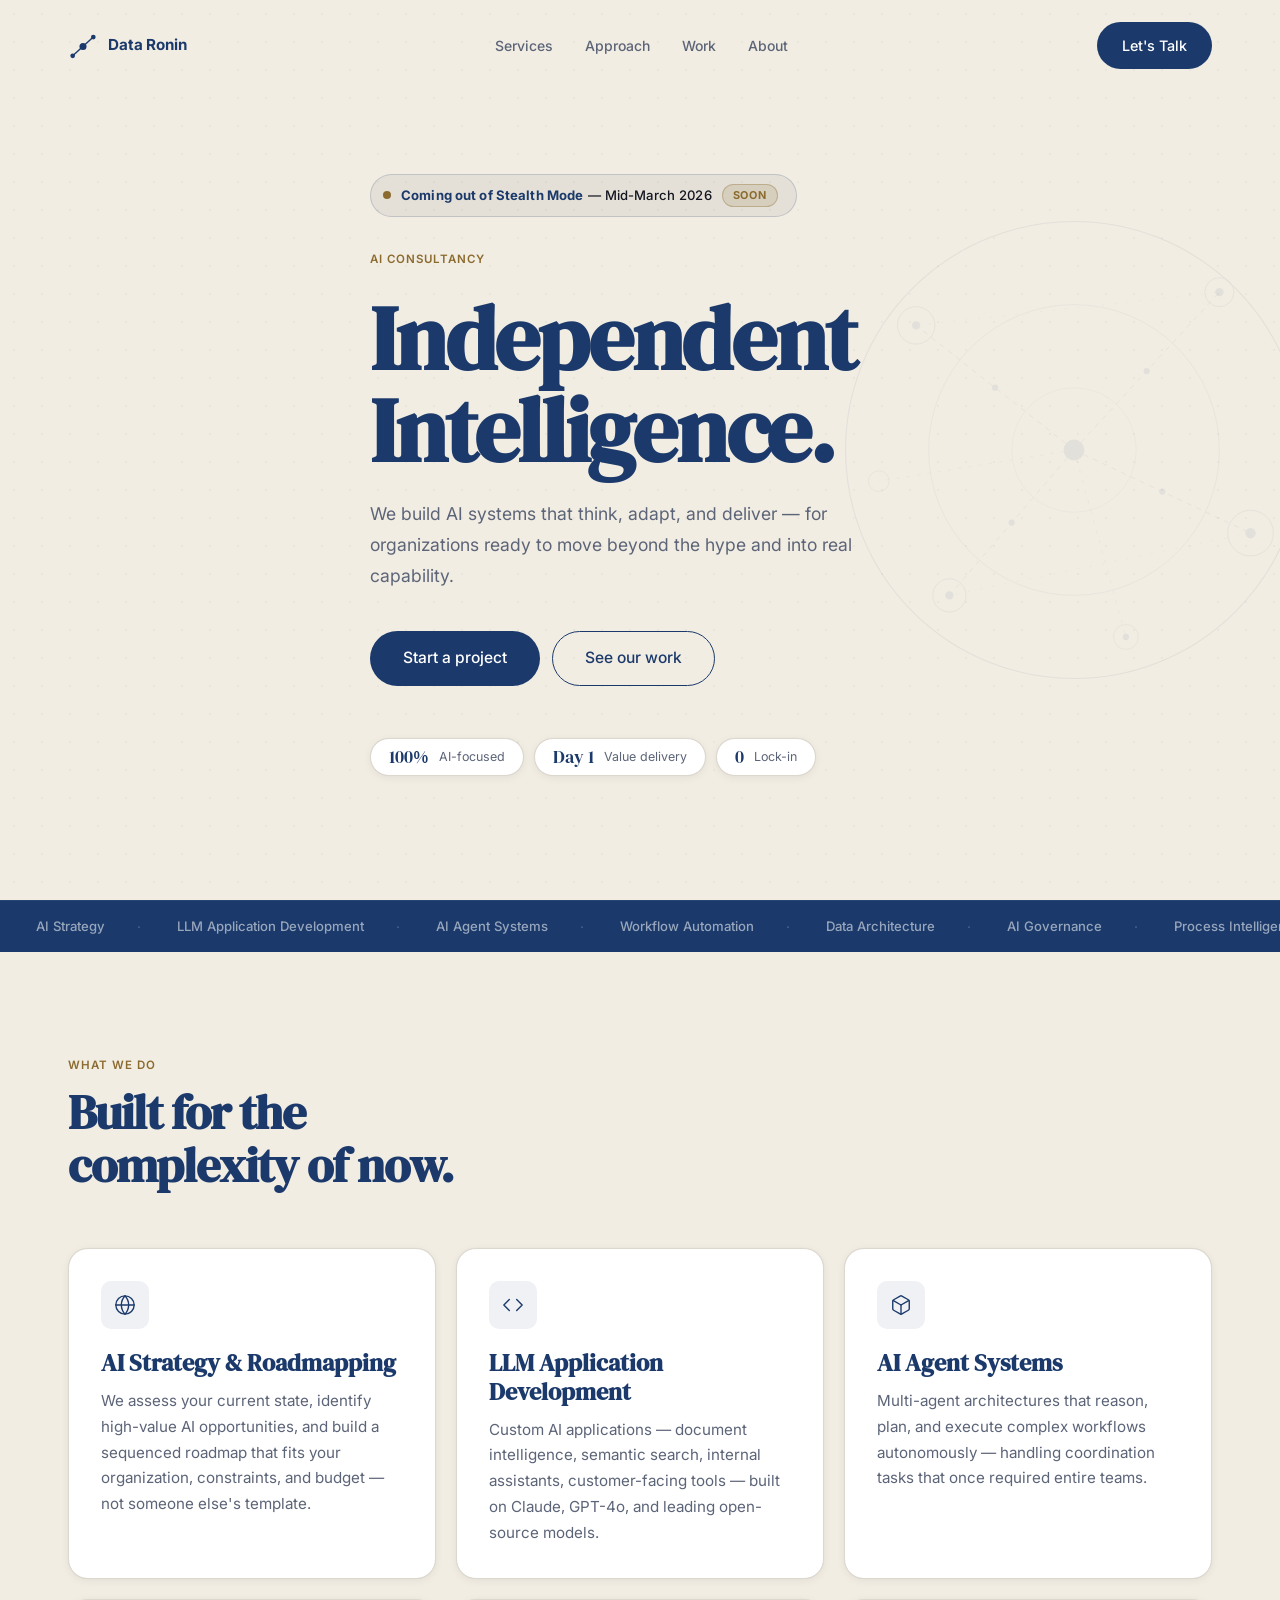
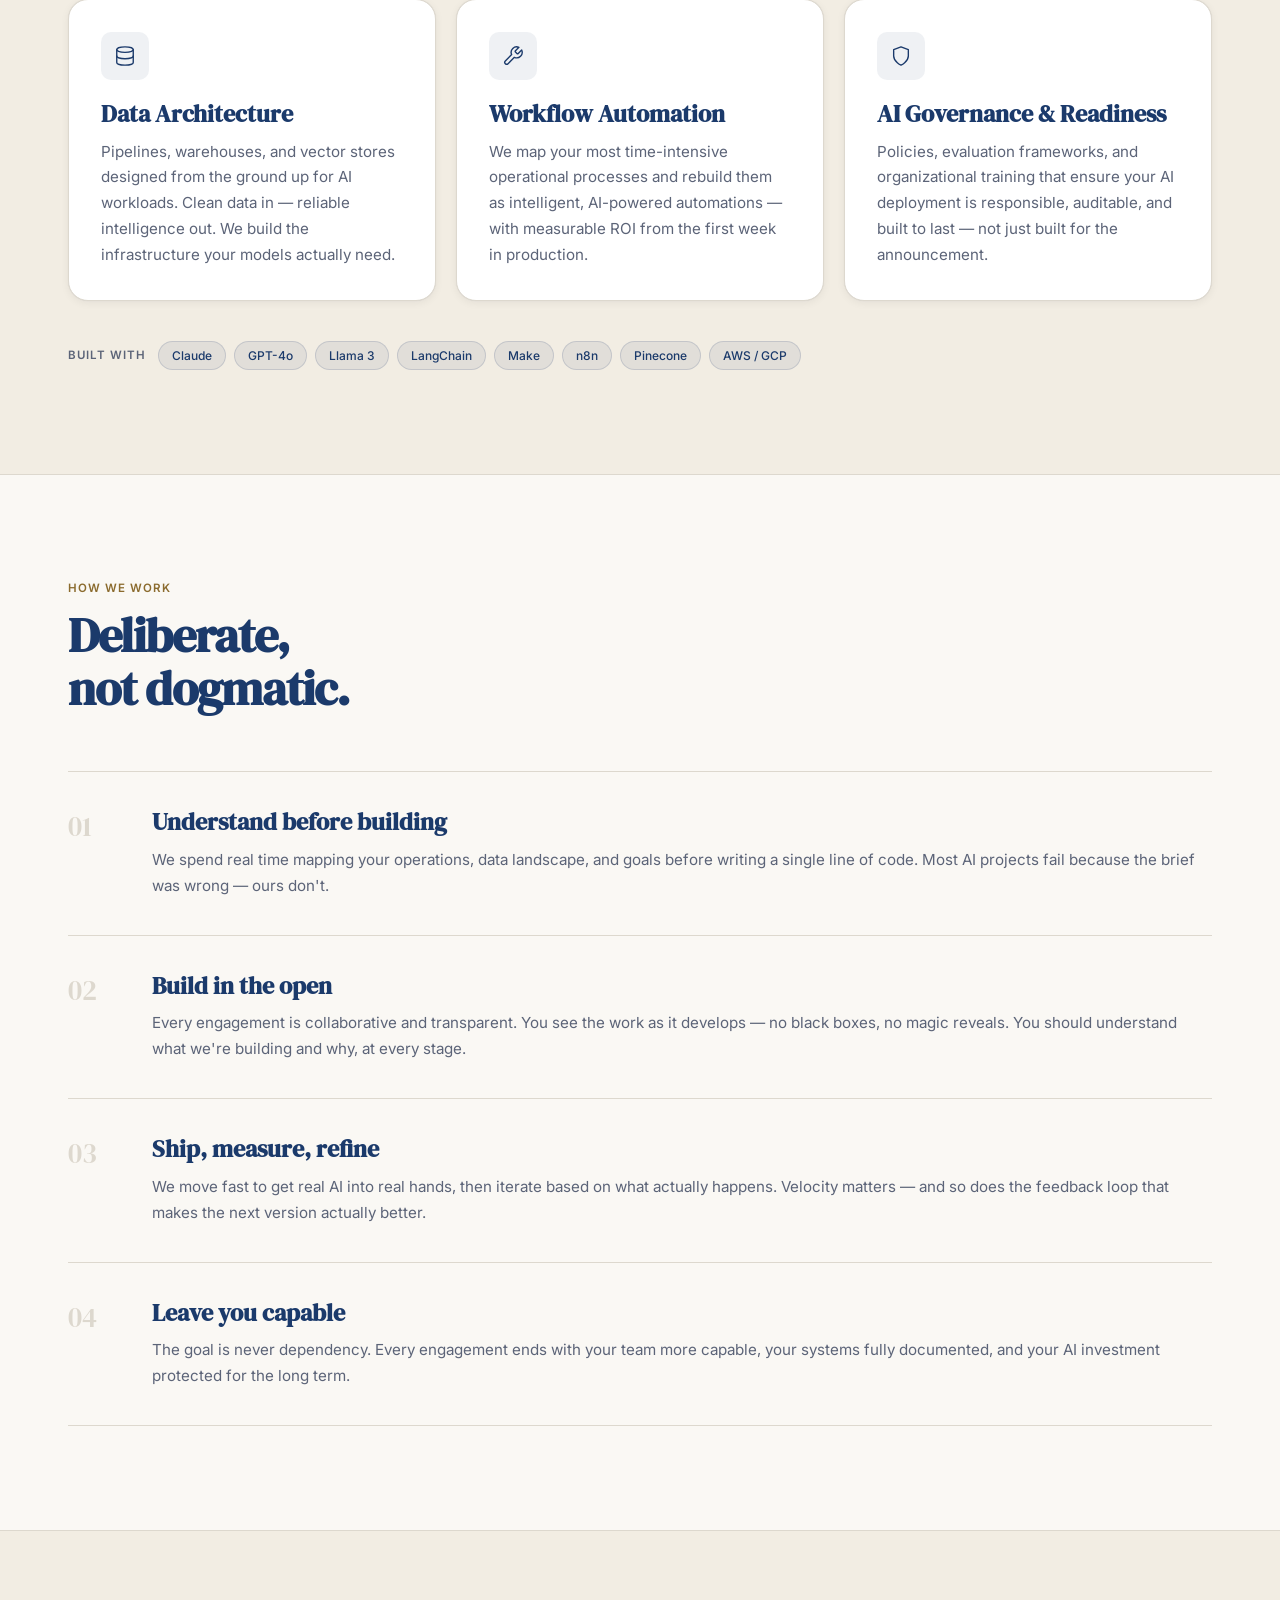
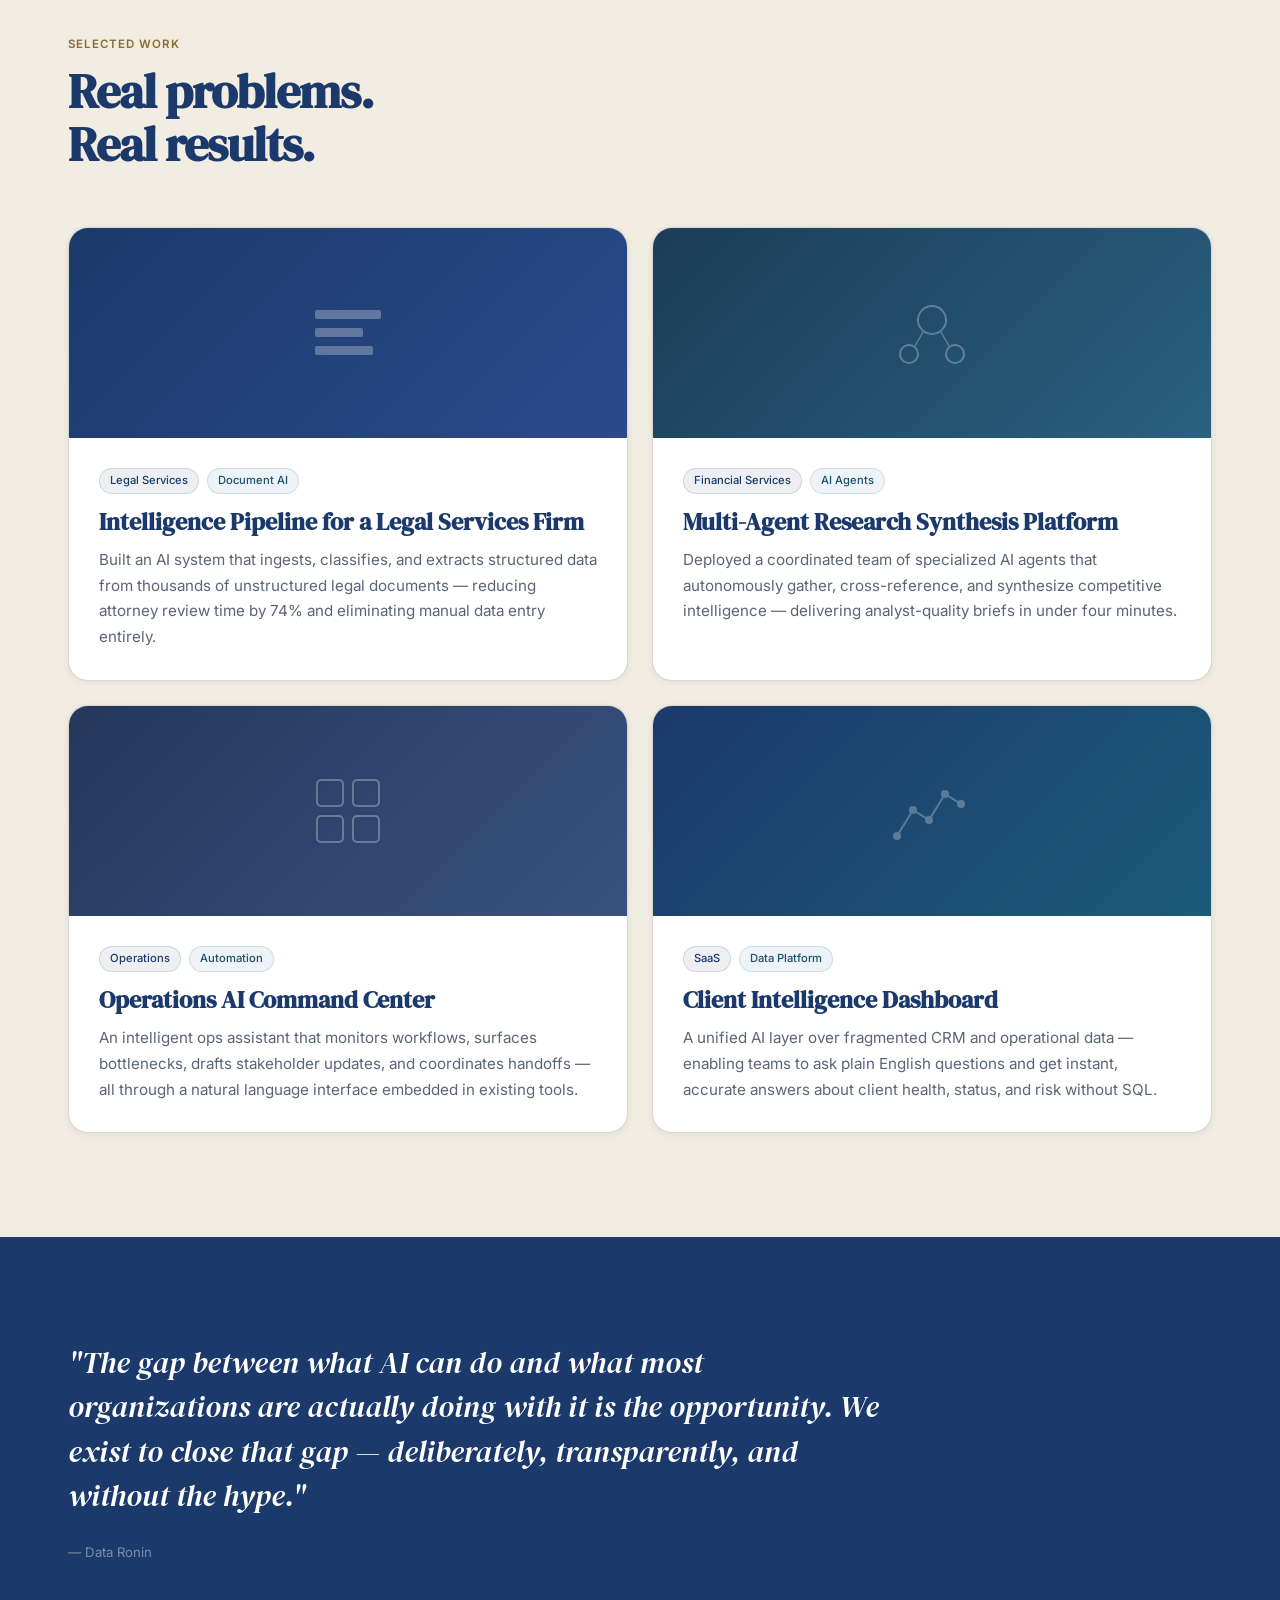
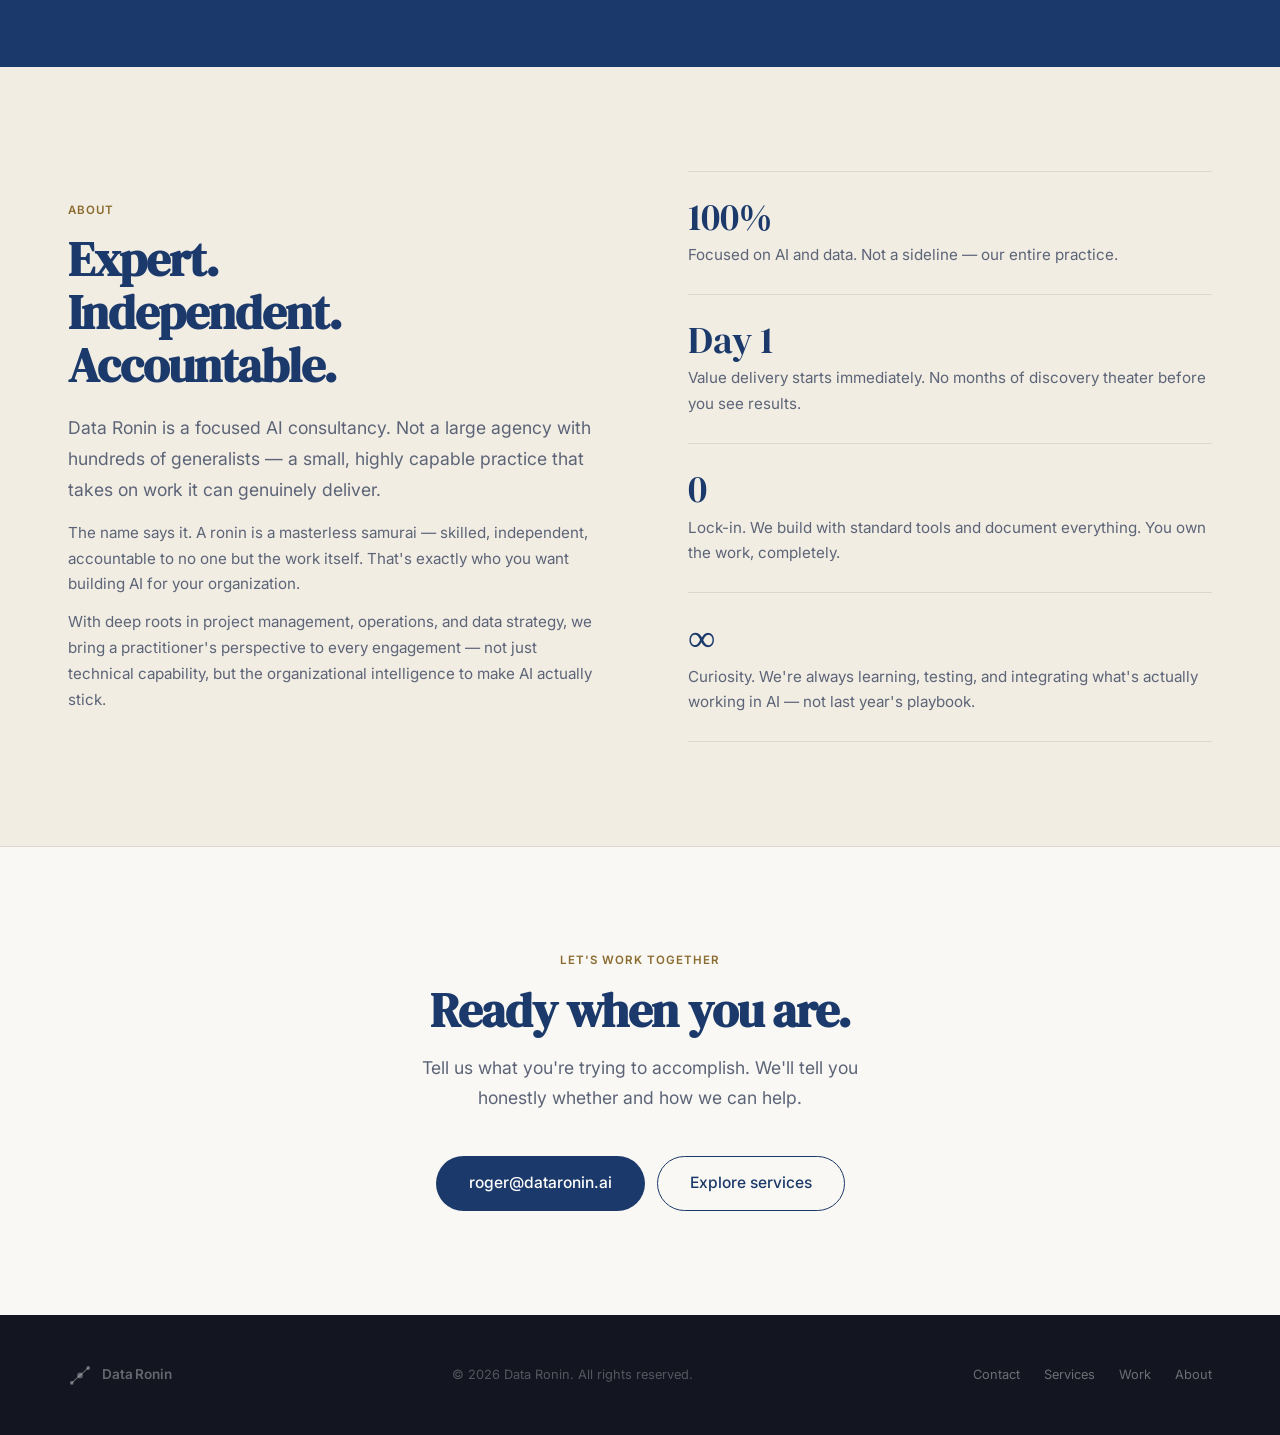
==== commit 555134d0: "Launch Data Ronin website with favicon" ====
--- a/index.html
+++ b/index.html
@@ -3,1350 +3,1094 @@
 <head>
   <meta charset="UTF-8" />
   <meta name="viewport" content="width=device-width, initial-scale=1.0" />
-  <title>Data Ronin — AI Strategy & Automation</title>
+  <title>Data Ronin — AI Consultancy</title>
+  <link rel="icon" type="image/x-icon"  href="favicon.ico" />
+  <link rel="icon" type="image/png" sizes="32x32" href="favicon-32.png" />
+  <link rel="icon" type="image/png" sizes="16x16" href="favicon-16.png" />
+  <link rel="apple-touch-icon"        sizes="180x180" href="favicon-180.png" />
   <link rel="preconnect" href="https://fonts.googleapis.com" />
   <link rel="preconnect" href="https://fonts.gstatic.com" crossorigin />
-  <link href="https://fonts.googleapis.com/css2?family=Cormorant:ital,wght@0,300;0,400;0,500;0,600;1,300;1,400&family=Crimson+Pro:ital,wght@0,300;0,400;0,600;1,300;1,400&family=Noto+Serif+JP:wght@300;400&display=swap" rel="stylesheet" />
+  <link href="https://fonts.googleapis.com/css2?family=DM+Serif+Display:ital@0;1&family=Inter:wght@300;400;500;600;700&display=swap" rel="stylesheet" />
 
   <style>
-    /* ─── TOKENS ─────────────────────────────────────────────────── */
+    /* ─────────────────────────────────────────
+       DESIGN TOKENS
+       Colors drawn from:
+         Sesshū Tōyō  — deep ink, misty grays, ash whites
+         Katsushika Hokusai — Prussian blue, foam white, bold contrast
+         Utagawa Hiroshige — atmospheric indigo, soft sky, warm ochre
+    ───────────────────────────────────────── */
     :root {
-      --washi:      #F5F1E8;
-      --washi-dark: #EDE8DA;
-      --sumi:       #141210;
-      --ink-soft:   #3A3530;
-      --ink-muted:  #7A7268;
-      --prussian:   #1C3D6B;
-      --prussian-lt:#2B5BA8;
-      --vermillion: #B83A2C;
-      --sage:       #4B5D52;
-      --gold:       #8A6F3A;
-
-      --serif-display: 'Cormorant', Georgia, serif;
-      --serif-body:    'Crimson Pro', Georgia, serif;
-      --serif-jp:      'Noto Serif JP', serif;
-
-      --max-w: 1100px;
-      --col:   680px;
-    }
-
-    /* ─── RESET ──────────────────────────────────────────────────── */
+      /* Color */
+      --ink:        #131520;   /* Sesshū: blackest ink */
+      --prussian:   #1B3A6B;   /* Hokusai: Prussian blue */
+      --indigo:     #2A4A8A;   /* Hiroshige: deep indigo */
+      --sky:        #6A9EBA;   /* Hiroshige: atmospheric sky */
+      --cream:      #F2EDE3;   /* washi / aged paper */
+      --warmwhite:  #FAF8F4;   /* near-white */
+      --ochre:      #8B6B2E;   /* woodblock warm gold */
+      --muted:      #5C6478;   /* Sesshū: mist gray */
+      --border:     #DDD8CE;   /* soft warm edge */
+      --card:       #FFFFFF;
+
+      /* Type */
+      --serif:  'DM Serif Display', Georgia, serif;
+      --sans:   'Inter', -apple-system, BlinkMacSystemFont, sans-serif;
+
+      /* Shadow */
+      --s1: 0 2px 8px rgba(19,21,32,.06), 0 0 1px rgba(19,21,32,.08);
+      --s2: 0 8px 32px rgba(19,21,32,.13), 0 0 1px rgba(19,21,32,.08);
+      --s3: 0 16px 48px rgba(19,21,32,.18), 0 0 1px rgba(19,21,32,.06);
+
+      /* Radius */
+      --r-sm:   6px;
+      --r-md:  10px;
+      --r-lg:  14px;
+      --r-xl:  20px;
+      --r-pill:100px;
+
+      /* Motion */
+      --ease: 200ms ease;
+
+      /* Layout */
+      --max: 1200px;
+    }
+
+    /* ─── STEALTH CALLOUT (hero inline) ─── */
+    .stealth-callout {
+      display: inline-flex; align-items: center; gap: 10px;
+      padding: 9px 18px 9px 12px;
+      border-radius: var(--r-pill);
+      background: rgba(19,21,32,.06);
+      border: 1px solid rgba(27,58,107,.18);
+      margin-bottom: 28px;
+    }
+    .stealth-dot {
+      width: 8px; height: 8px;
+      border-radius: 50%;
+      background: var(--ochre);
+      flex-shrink: 0;
+      animation: pulse-dot 2.4s ease-in-out infinite;
+    }
+    @keyframes pulse-dot {
+      0%, 100% { opacity: 1;  transform: scale(1); }
+      50%       { opacity: .4; transform: scale(.72); }
+    }
+    .stealth-text {
+      font-size: .82rem;
+      font-weight: 500;
+      color: var(--ink);
+      letter-spacing: .01em;
+    }
+    .stealth-text strong {
+      font-weight: 700;
+      color: var(--prussian);
+    }
+    .stealth-badge {
+      display: inline-block;
+      padding: 2px 10px;
+      border-radius: var(--r-pill);
+      background: rgba(139,107,46,.14);
+      border: 1px solid rgba(139,107,46,.35);
+      font-size: .68rem;
+      font-weight: 700;
+      letter-spacing: .07em;
+      text-transform: uppercase;
+      color: var(--ochre);
+    }
+
+    /* ─── RESET ─── */
     *, *::before, *::after { box-sizing: border-box; margin: 0; padding: 0; }
     html { scroll-behavior: smooth; }
-
     body {
-      background: var(--washi);
-      color: var(--sumi);
-      font-family: var(--serif-body);
-      font-size: 19px;
+      font-family: var(--sans);
+      background: var(--cream);
+      color: var(--ink);
+      line-height: 1.6;
+      -webkit-font-smoothing: antialiased;
+      -moz-osx-font-smoothing: grayscale;
+    }
+    a { color: inherit; text-decoration: none; }
+    img { display: block; max-width: 100%; }
+
+    /* ─── TYPOGRAPHY ─── */
+    .t-display {
+      font-family: var(--serif);
+      font-size: clamp(3rem, 7vw, 5.75rem);
+      line-height: 1.03;
+      letter-spacing: -.025em;
+      color: var(--prussian);
+    }
+    .t-h2 {
+      font-family: var(--serif);
+      font-size: clamp(2rem, 4vw, 3rem);
+      line-height: 1.1;
+      letter-spacing: -.02em;
+      color: var(--prussian);
+    }
+    .t-h3 {
+      font-family: var(--serif);
+      font-size: clamp(1.2rem, 2vw, 1.5rem);
+      line-height: 1.2;
+      color: var(--prussian);
+    }
+    .t-body-lg {
+      font-size: 1.1rem;
+      line-height: 1.75;
+      color: var(--muted);
+    }
+    .t-body {
+      font-size: .95rem;
       line-height: 1.7;
-      overflow-x: hidden;
-    }
-
-    /* ─── PAPER TEXTURE ──────────────────────────────────────────── */
-    body::before {
-      content: '';
-      position: fixed;
-      inset: 0;
-      background-image:
-        url("data:image/svg+xml,%3Csvg xmlns='http://www.w3.org/2000/svg' width='300' height='300'%3E%3Cfilter id='n'%3E%3CfeTurbulence type='fractalNoise' baseFrequency='0.9' numOctaves='4' stitchTiles='stitch'/%3E%3CfeColorMatrix type='saturate' values='0'/%3E%3C/filter%3E%3Crect width='300' height='300' filter='url(%23n)' opacity='0.04'/%3E%3C/svg%3E");
+      color: var(--muted);
+    }
+    .t-label {
+      font-size: .72rem;
+      font-weight: 600;
+      letter-spacing: .09em;
+      text-transform: uppercase;
+      color: var(--ochre);
+    }
+
+    /* ─── LAYOUT ─── */
+    .wrap {
+      max-width: var(--max);
+      margin: 0 auto;
+      padding: 0 28px;
+    }
+    .section { padding: 104px 0; }
+
+    .g2 { display: grid; grid-template-columns: repeat(2, 1fr); gap: 24px; }
+    .g3 { display: grid; grid-template-columns: repeat(3, 1fr); gap: 24px; }
+
+    /* ─── BUTTONS ─── */
+    .btn {
+      display: inline-flex; align-items: center; gap: 8px;
+      padding: 11px 24px;
+      border-radius: var(--r-pill);
+      font-family: var(--sans);
+      font-size: .9rem;
+      font-weight: 500;
+      cursor: pointer;
+      transition: background var(--ease), border-color var(--ease), transform var(--ease), box-shadow var(--ease);
+      border: 1.5px solid transparent;
+      text-decoration: none;
+    }
+    .btn-lg { padding: 14px 32px; font-size: .975rem; }
+    .btn-fill {
+      background: var(--prussian);
+      color: #fff;
+    }
+    .btn-fill:hover {
+      background: var(--indigo);
+      transform: translateY(-2px);
+      box-shadow: 0 6px 20px rgba(27,58,107,.3);
+    }
+    .btn-outline {
+      background: transparent;
+      color: var(--prussian);
+      border-color: var(--prussian);
+    }
+    .btn-outline:hover {
+      background: var(--prussian);
+      color: #fff;
+      transform: translateY(-2px);
+    }
+    .btn-ghost {
+      background: rgba(255,255,255,.12);
+      color: rgba(255,255,255,.85);
+      border-color: rgba(255,255,255,.25);
+    }
+    .btn-ghost:hover {
+      background: rgba(255,255,255,.2);
+      transform: translateY(-2px);
+    }
+
+    /* ─── CHIPS ─── */
+    .chip {
+      display: inline-flex; align-items: center;
+      padding: 4px 13px;
+      border-radius: var(--r-pill);
+      font-size: .75rem;
+      font-weight: 500;
+      background: rgba(27,58,107,.08);
+      color: var(--prussian);
+      border: 1px solid rgba(27,58,107,.15);
+    }
+    .chip-xs { padding: 3px 10px; font-size: .7rem; }
+    .chip-sky {
+      background: rgba(106,158,186,.12);
+      color: #1b4f6b;
+      border-color: rgba(106,158,186,.25);
+    }
+
+    /* ─── ICON TILE ─── */
+    .icon-tile {
+      width: 48px; height: 48px;
+      border-radius: var(--r-md);
+      background: rgba(27,58,107,.07);
+      display: flex; align-items: center; justify-content: center;
+      flex-shrink: 0;
+      margin-bottom: 20px;
+    }
+    .icon-tile svg { width: 22px; height: 22px; stroke: var(--prussian); }
+
+    /* ─── CARD ─── */
+    .card {
+      background: var(--card);
+      border-radius: var(--r-xl);
+      padding: 32px;
+      border: 1px solid var(--border);
+      box-shadow: var(--s1);
+      transition: transform var(--ease), box-shadow var(--ease);
+    }
+    .card:hover { transform: translateY(-5px); box-shadow: var(--s2); }
+
+    /* ────────────────────────────────────────
+       NAV
+    ──────────────────────────────────────── */
+    .nav {
+      position: fixed; top: 0; left: 0; right: 0; z-index: 100;
+      padding: 22px 0;
+      transition: background var(--ease), padding var(--ease), box-shadow var(--ease);
+    }
+    .nav.scrolled {
+      background: rgba(242,237,227,.9);
+      backdrop-filter: blur(14px);
+      -webkit-backdrop-filter: blur(14px);
+      box-shadow: 0 1px 0 var(--border);
+      padding: 14px 0;
+    }
+    .nav-inner {
+      display: flex; align-items: center; justify-content: space-between;
+    }
+    .nav-logo {
+      display: flex; align-items: center; gap: 10px;
+    }
+    .nav-mark { width: 30px; height: 30px; flex-shrink: 0; }
+    .nav-wordmark {
+      font-family: var(--sans);
+      font-weight: 700;
+      font-size: .95rem;
+      letter-spacing: -.01em;
+      color: var(--prussian);
+    }
+    .nav-links {
+      display: flex; gap: 32px; list-style: none;
+    }
+    .nav-links a {
+      font-size: .875rem;
+      font-weight: 500;
+      color: var(--muted);
+      transition: color var(--ease);
+    }
+    .nav-links a:hover { color: var(--prussian); }
+
+    /* ────────────────────────────────────────
+       HERO
+    ──────────────────────────────────────── */
+    .hero {
+      min-height: 100svh;
+      display: flex; align-items: center;
+      padding: 130px 0 80px;
+      position: relative;
+      overflow: hidden;
+      /* Subtle dot-grid: Sesshū-inspired graph paper */
+      background:
+        radial-gradient(circle, rgba(27,58,107,.045) 1px, transparent 1px) 0 0 / 28px 28px,
+        var(--cream);
+    }
+    .hero-content {
+      max-width: 760px;
+      position: relative; z-index: 2;
+    }
+    .hero-eyebrow { margin-bottom: 22px; }
+    .hero-title   { margin-bottom: 22px; }
+    .hero-sub     { margin-bottom: 40px; max-width: 540px; }
+    .hero-actions { display: flex; gap: 12px; flex-wrap: wrap; }
+
+    /* Background network graph */
+    .hero-bg {
+      position: absolute;
+      right: -5%;
+      top: 50%;
+      transform: translateY(-50%);
+      width: min(540px, 48vw);
+      opacity: .065;
       pointer-events: none;
-      z-index: 1000;
-      opacity: 0.6;
-    }
-
-    /* ─── SVG INK WASH ───────────────────────────────────────────── */
-    .ink-wash {
-      position: absolute;
-      pointer-events: none;
-    }
-
-    /* ─── NAVIGATION ─────────────────────────────────────────────── */
-    nav {
-      position: fixed;
-      top: 0;
-      left: 0;
-      right: 0;
-      z-index: 900;
-      padding: 24px 48px;
+    }
+
+    /* Floating stat pills */
+    .hero-stats {
+      display: flex; gap: 10px; flex-wrap: wrap;
+      margin-top: 52px;
+    }
+    .hero-stat {
+      display: flex; align-items: center; gap: 10px;
+      background: var(--card);
+      border: 1px solid var(--border);
+      border-radius: var(--r-pill);
+      padding: 8px 18px;
+      box-shadow: var(--s1);
+    }
+    .hero-stat-num {
+      font-family: var(--serif);
+      font-size: 1.15rem;
+      color: var(--prussian);
+      line-height: 1;
+    }
+    .hero-stat-label {
+      font-size: .78rem;
+      color: var(--muted);
+    }
+
+    /* ────────────────────────────────────────
+       TICKER
+    ──────────────────────────────────────── */
+    .ticker-wrap {
+      background: var(--prussian);
+      overflow: hidden;
+      padding: 15px 0;
+      border-top: 1px solid rgba(255,255,255,.06);
+    }
+    .ticker {
       display: flex;
-      align-items: center;
-      justify-content: space-between;
-      background: rgba(245, 241, 232, 0.88);
-      backdrop-filter: blur(12px);
-      -webkit-backdrop-filter: blur(12px);
-      border-bottom: 1px solid rgba(20,18,16,0.08);
-      animation: fadeDown 0.8s ease both;
-    }
-
-    .nav-logo {
-      display: flex;
-      align-items: baseline;
-      gap: 10px;
-      text-decoration: none;
-    }
-
-    .nav-logo-mark {
-      font-family: var(--serif-jp);
-      font-size: 22px;
-      color: var(--vermillion);
-      letter-spacing: 0.05em;
-    }
-
-    .nav-logo-text {
-      font-family: var(--serif-display);
-      font-size: 20px;
+      width: max-content;
+      animation: run-ticker 32s linear infinite;
+    }
+    .ticker-item {
+      white-space: nowrap;
+      padding: 0 36px;
+      font-size: .82rem;
       font-weight: 500;
-      color: var(--sumi);
-      letter-spacing: 0.08em;
-      text-transform: uppercase;
-    }
-
-    .nav-links {
-      display: flex;
-      gap: 40px;
-      list-style: none;
-    }
-
-    .nav-links a {
-      font-family: var(--serif-display);
-      font-size: 13px;
-      letter-spacing: 0.18em;
-      text-transform: uppercase;
-      color: var(--ink-soft);
-      text-decoration: none;
+      color: rgba(255,255,255,.55);
       position: relative;
-      transition: color 0.3s;
-    }
-
-    .nav-links a::after {
-      content: '';
-      position: absolute;
-      bottom: -3px;
-      left: 0;
-      width: 0;
-      height: 1px;
-      background: var(--vermillion);
-      transition: width 0.3s ease;
-    }
-
-    .nav-links a:hover { color: var(--prussian); }
-    .nav-links a:hover::after { width: 100%; }
-
-    .nav-cta {
-      font-family: var(--serif-display);
-      font-size: 13px;
-      letter-spacing: 0.15em;
-      text-transform: uppercase;
-      color: var(--washi) !important;
+    }
+    .ticker-item::after {
+      content: '·';
+      position: absolute; right: 0; top: 50%;
+      transform: translateY(-50%);
+      color: rgba(255,255,255,.2);
+    }
+    @keyframes run-ticker {
+      from { transform: translateX(0); }
+      to   { transform: translateX(-50%); }
+    }
+
+    /* ────────────────────────────────────────
+       SECTION HEADER
+    ──────────────────────────────────────── */
+    .sec-head { margin-bottom: 56px; }
+    .sec-head .t-label { margin-bottom: 12px; }
+
+    /* ────────────────────────────────────────
+       SERVICES
+    ──────────────────────────────────────── */
+    .svc-grid { display: grid; grid-template-columns: repeat(3, 1fr); gap: 20px; }
+    .svc-card { }
+    .svc-card .t-h3 { margin-bottom: 10px; }
+    .tools-row {
+      display: flex; gap: 8px; flex-wrap: wrap; align-items: center;
+      margin-top: 40px;
+    }
+    .tools-row .t-label { color: var(--muted); margin-right: 4px; }
+
+    /* ────────────────────────────────────────
+       APPROACH
+    ──────────────────────────────────────── */
+    .approach-list { }
+    .approach-item {
+      display: grid;
+      grid-template-columns: 56px 1fr;
+      gap: 28px;
+      padding: 36px 0;
+      border-top: 1px solid var(--border);
+    }
+    .approach-item:last-child { border-bottom: 1px solid var(--border); }
+    .approach-num {
+      font-family: var(--serif);
+      font-size: 1.75rem;
+      color: var(--border);
+      line-height: 1;
+      padding-top: 4px;
+    }
+    .approach-body .t-h3 { margin-bottom: 10px; }
+
+    /* ────────────────────────────────────────
+       WORK
+    ──────────────────────────────────────── */
+    .work-card {
+      background: var(--card);
+      border-radius: var(--r-xl);
+      overflow: hidden;
+      border: 1px solid var(--border);
+      box-shadow: var(--s1);
+      transition: transform var(--ease), box-shadow var(--ease);
+    }
+    .work-card:hover { transform: translateY(-6px); box-shadow: var(--s2); }
+    .work-visual {
+      height: 210px;
+      display: flex; align-items: center; justify-content: center;
+      position: relative; overflow: hidden;
+    }
+    .work-visual svg { opacity: .28; }
+    .work-body { padding: 30px; }
+    .work-tags { display: flex; gap: 8px; flex-wrap: wrap; margin-bottom: 14px; }
+    .work-body .t-h3 { margin-bottom: 10px; }
+
+    /* ────────────────────────────────────────
+       QUOTE
+    ──────────────────────────────────────── */
+    .quote-sec {
       background: var(--prussian);
-      padding: 10px 22px;
-      text-decoration: none;
-      transition: background 0.3s !important;
-    }
-    .nav-cta:hover { background: var(--prussian-lt) !important; }
-    .nav-cta::after { display: none !important; }
-
-    /* ─── HERO ───────────────────────────────────────────────────── */
-    .hero {
-      min-height: 100vh;
-      position: relative;
+      padding: 104px 0;
+    }
+    .quote-sec blockquote {
+      font-family: var(--serif);
+      font-style: italic;
+      font-size: clamp(1.3rem, 2.5vw, 1.9rem);
+      line-height: 1.45;
+      color: #fff;
+      max-width: 820px;
+    }
+    .quote-sec cite {
+      display: block;
+      margin-top: 24px;
+      font-style: normal;
+      font-family: var(--sans);
+      font-size: .825rem;
+      color: rgba(255,255,255,.42);
+    }
+
+    /* ────────────────────────────────────────
+       ABOUT
+    ──────────────────────────────────────── */
+    .about-grid {
       display: grid;
       grid-template-columns: 1fr 1fr;
+      gap: 96px;
       align-items: center;
-      overflow: hidden;
-      padding-top: 80px;
-    }
-
-    /* Diagonal Hokusai-inspired wave element */
-    .hero-canvas {
-      position: absolute;
-      inset: 0;
-      z-index: 0;
-    }
-
-    .hero-content {
-      position: relative;
-      z-index: 2;
-      padding: 80px 48px 80px 80px;
-      animation: fadeRight 1s 0.3s ease both;
-    }
-
-    .hero-kana {
-      font-family: var(--serif-jp);
-      font-size: 13px;
-      letter-spacing: 0.3em;
-      color: var(--vermillion);
-      text-transform: uppercase;
-      margin-bottom: 32px;
-      display: flex;
-      align-items: center;
-      gap: 16px;
-    }
-
-    .hero-kana::before {
-      content: '';
-      width: 40px;
-      height: 1px;
-      background: var(--vermillion);
-    }
-
-    h1 {
-      font-family: var(--serif-display);
-      font-size: clamp(52px, 6vw, 88px);
-      font-weight: 300;
-      line-height: 1.05;
-      color: var(--sumi);
-      letter-spacing: -0.02em;
-      margin-bottom: 32px;
-    }
-
-    h1 em {
-      font-style: italic;
+    }
+    .about-text .t-h2   { margin-bottom: 22px; }
+    .about-text .t-body-lg { margin-bottom: 14px; }
+    .about-stats { }
+    .about-stat {
+      padding: 26px 0;
+      border-top: 1px solid var(--border);
+    }
+    .about-stat:last-child { border-bottom: 1px solid var(--border); }
+    .about-stat-num {
+      font-family: var(--serif);
+      font-size: 2.4rem;
       color: var(--prussian);
-    }
-
-    .hero-body {
-      font-size: 20px;
-      line-height: 1.65;
-      color: var(--ink-soft);
-      max-width: 480px;
-      margin-bottom: 48px;
-      font-weight: 300;
-    }
-
-    .hero-actions {
-      display: flex;
-      gap: 20px;
-      align-items: center;
-    }
-
-    .btn-primary {
-      font-family: var(--serif-display);
-      font-size: 14px;
-      letter-spacing: 0.15em;
-      text-transform: uppercase;
-      color: var(--washi);
-      background: var(--prussian);
-      padding: 16px 36px;
-      text-decoration: none;
-      transition: background 0.3s, transform 0.2s;
-      display: inline-block;
-    }
-
-    .btn-primary:hover {
-      background: var(--sumi);
-      transform: translateY(-1px);
-    }
-
-    .btn-ghost {
-      font-family: var(--serif-display);
-      font-size: 14px;
-      letter-spacing: 0.15em;
-      text-transform: uppercase;
-      color: var(--prussian);
-      text-decoration: none;
-      border-bottom: 1px solid var(--prussian);
-      padding-bottom: 2px;
-      transition: color 0.3s, border-color 0.3s;
-    }
-
-    .btn-ghost:hover {
-      color: var(--vermillion);
-      border-color: var(--vermillion);
-    }
-
-    .hero-right {
-      position: relative;
-      z-index: 2;
-      height: 100vh;
-      display: flex;
-      align-items: center;
-      justify-content: center;
-      animation: fadeLeft 1s 0.5s ease both;
-    }
-
-    .hero-wave-wrap {
-      width: 100%;
-      height: 100%;
-      position: absolute;
-      right: 0;
-      top: 0;
-    }
-
-    /* ─── SECTION BASE ───────────────────────────────────────────── */
-    section {
-      position: relative;
-    }
-
-    .container {
-      max-width: var(--max-w);
-      margin: 0 auto;
-      padding: 0 48px;
-    }
-
-    .section-label {
-      font-family: var(--serif-jp);
-      font-size: 11px;
-      letter-spacing: 0.35em;
-      text-transform: uppercase;
-      color: var(--vermillion);
-      margin-bottom: 16px;
-      display: flex;
-      align-items: center;
-      gap: 14px;
-    }
-
-    .section-label::after {
-      content: '';
-      flex: 1;
-      max-width: 60px;
-      height: 1px;
-      background: var(--vermillion);
-      opacity: 0.6;
-    }
-
-    h2 {
-      font-family: var(--serif-display);
-      font-size: clamp(36px, 4vw, 58px);
-      font-weight: 300;
-      line-height: 1.1;
-      letter-spacing: -0.01em;
-      color: var(--sumi);
-    }
-
-    h3 {
-      font-family: var(--serif-display);
-      font-size: 26px;
-      font-weight: 400;
-      color: var(--sumi);
-      margin-bottom: 12px;
-    }
-
-    p { color: var(--ink-soft); }
-
-    /* ─── MANIFESTO ──────────────────────────────────────────────── */
-    .manifesto {
-      padding: 140px 0;
-      border-top: 1px solid rgba(20,18,16,0.1);
-    }
-
-    .manifesto-inner {
-      display: grid;
-      grid-template-columns: 280px 1fr;
-      gap: 80px;
-      align-items: start;
-    }
-
-    .manifesto-left {
-      position: sticky;
-      top: 120px;
-    }
-
-    .manifesto-jp {
-      font-family: var(--serif-jp);
-      font-size: 48px;
-      color: var(--ink-muted);
-      opacity: 0.25;
-      line-height: 1.2;
-      margin-top: 24px;
-      writing-mode: vertical-rl;
-      text-orientation: mixed;
-    }
-
-    .manifesto-text h2 {
-      margin-bottom: 40px;
-    }
-
-    .manifesto-text p {
-      font-size: 21px;
-      line-height: 1.75;
-      color: var(--ink-soft);
-      margin-bottom: 28px;
-      font-weight: 300;
-    }
-
-    .manifesto-text p strong {
-      color: var(--prussian);
-      font-weight: 600;
-    }
-
-    /* ─── SERVICES (Flutter card grid) ──────────────────────────── */
-    .services {
-      padding: 120px 0;
-      background: var(--washi-dark);
-      border-top: 1px solid rgba(20,18,16,0.08);
-      border-bottom: 1px solid rgba(20,18,16,0.08);
-    }
-
-    .services-header {
-      margin-bottom: 72px;
-      display: grid;
-      grid-template-columns: 1fr 1fr;
-      gap: 40px;
-      align-items: end;
-    }
-
-    .services-header p {
-      font-size: 20px;
-      line-height: 1.6;
-      font-weight: 300;
-    }
-
-    .card-grid {
-      display: grid;
-      grid-template-columns: repeat(3, 1fr);
-      gap: 2px;
-    }
-
-    .card {
-      background: var(--washi);
-      padding: 48px 40px;
-      position: relative;
-      overflow: hidden;
-      transition: transform 0.3s ease;
-      cursor: default;
-    }
-
-    .card::before {
-      content: '';
-      position: absolute;
-      top: 0;
-      left: 0;
-      width: 3px;
-      height: 0;
-      background: var(--prussian);
-      transition: height 0.4s ease;
-    }
-
-    .card:hover::before { height: 100%; }
-    .card:hover { transform: translateY(-4px); }
-
-    .card-number {
-      font-family: var(--serif-display);
-      font-size: 72px;
-      font-weight: 300;
-      color: var(--prussian);
-      opacity: 0.08;
       line-height: 1;
-      position: absolute;
-      top: 20px;
-      right: 24px;
-    }
-
-    .card-icon {
-      width: 44px;
-      height: 44px;
-      margin-bottom: 28px;
-    }
-
-    .card p {
-      font-size: 16px;
-      line-height: 1.65;
-      font-weight: 300;
-    }
-
-    /* Card spanning */
-    .card--wide {
-      grid-column: span 2;
-      display: grid;
-      grid-template-columns: 1fr 1fr;
-      gap: 40px;
-    }
-
-    /* ─── PROCESS / SCROLL NARRATIVE ────────────────────────────── */
-    .process {
-      padding: 140px 0;
-    }
-
-    .process-header {
-      margin-bottom: 80px;
-    }
-
-    .process-steps {
-      display: grid;
-      grid-template-columns: 1fr 1fr;
-      gap: 0;
-    }
-
-    .step {
-      padding: 60px 48px;
-      border-top: 1px solid rgba(20,18,16,0.1);
-      position: relative;
-    }
-
-    .step:nth-child(odd) { border-right: 1px solid rgba(20,18,16,0.1); }
-
-    .step-n {
-      font-family: var(--serif-display);
-      font-size: 11px;
-      letter-spacing: 0.3em;
-      color: var(--vermillion);
-      text-transform: uppercase;
-      margin-bottom: 20px;
-    }
-
-    .step p { font-size: 17px; font-weight: 300; line-height: 1.7; margin-top: 12px; }
-
-    /* ─── WORK / PORTFOLIO ───────────────────────────────────────── */
-    .work {
-      padding: 120px 0;
-      background: var(--sumi);
-      overflow: hidden;
-    }
-
-    .work .section-label { color: var(--vermillion); }
-    .work h2 { color: var(--washi); margin-bottom: 64px; }
-
-    .work-grid {
-      display: grid;
-      grid-template-columns: 1fr 1fr;
-      gap: 3px;
-    }
-
-    .work-item {
-      position: relative;
-      overflow: hidden;
-      aspect-ratio: 4/3;
-      background: #1E1C1A;
-      cursor: pointer;
-    }
-
-    .work-item--tall { aspect-ratio: 3/4; }
-
-    .work-item-bg {
-      position: absolute;
-      inset: 0;
-      transition: transform 0.6s ease;
-    }
-
-    .work-item:hover .work-item-bg { transform: scale(1.04); }
-
-    /* Woodblock-print inspired palette fills */
-    .work-item:nth-child(1) .work-item-bg {
-      background: linear-gradient(135deg, #1C3D6B 0%, #0D2444 60%, #8B1A1A 100%);
-    }
-    .work-item:nth-child(2) .work-item-bg {
-      background: linear-gradient(160deg, #2D4A2A 0%, #1A2D18 50%, #1C3D6B 100%);
-    }
-    .work-item:nth-child(3) .work-item-bg {
-      background: linear-gradient(120deg, #4A3520 0%, #2A1E0E 60%, #6B4C1C 100%);
-    }
-    .work-item:nth-child(4) .work-item-bg {
-      background: linear-gradient(140deg, #1C3D6B 20%, #2D4A2A 80%);
-    }
-
-    /* SVG pattern overlays per card */
-    .work-item-pattern {
-      position: absolute;
-      inset: 0;
-      opacity: 0.12;
-    }
-
-    .work-item-content {
-      position: absolute;
-      bottom: 0;
-      left: 0;
-      right: 0;
-      padding: 36px 36px 32px;
-      background: linear-gradient(to top, rgba(14,12,10,0.85) 0%, transparent 100%);
-    }
-
-    .work-tag {
-      font-family: var(--serif-jp);
-      font-size: 11px;
-      letter-spacing: 0.25em;
-      text-transform: uppercase;
-      color: var(--vermillion);
-      margin-bottom: 8px;
-    }
-
-    .work-item h3 {
-      font-size: 22px;
-      color: var(--washi);
-      margin-bottom: 0;
-    }
-
-    .work-item p {
-      color: rgba(245,241,232,0.55);
-      font-size: 15px;
-      margin-top: 6px;
-    }
-
-    /* ─── INDUSTRIES ─────────────────────────────────────────────── */
-    .industries {
-      padding: 120px 0;
-      border-top: 1px solid rgba(20,18,16,0.08);
-    }
-
-    .industries-inner {
-      display: grid;
-      grid-template-columns: 1fr 2fr;
-      gap: 80px;
-      align-items: start;
-    }
-
-    .industries-left {
-      position: sticky;
-      top: 120px;
-    }
-
-    .industries-left h2 { margin-bottom: 24px; }
-    .industries-left p { font-size: 18px; font-weight: 300; line-height: 1.65; }
-
-    .industry-list {
-      display: grid;
-      grid-template-columns: 1fr 1fr;
-      gap: 1px;
-      background: rgba(20,18,16,0.08);
-    }
-
-    .industry-item {
-      background: var(--washi);
-      padding: 36px 32px;
-      position: relative;
-    }
-
-    .industry-item::before {
-      content: '';
-      position: absolute;
-      top: 36px;
-      left: 0;
-      width: 3px;
-      height: 0;
-      background: var(--vermillion);
-      transition: height 0.3s ease;
-    }
-
-    .industry-item:hover::before { height: calc(100% - 72px); }
-
-    .industry-icon {
-      font-family: var(--serif-jp);
-      font-size: 28px;
-      color: var(--prussian);
-      opacity: 0.4;
-      margin-bottom: 16px;
-    }
-
-    .industry-item h4 {
-      font-family: var(--serif-display);
-      font-size: 20px;
-      font-weight: 500;
-      margin-bottom: 8px;
-      color: var(--sumi);
-    }
-
-    .industry-item p { font-size: 15px; line-height: 1.6; font-weight: 300; }
-
-    /* ─── ABOUT STRIP ────────────────────────────────────────────── */
-    .about {
-      padding: 160px 0;
-      background: var(--prussian);
-      overflow: hidden;
-      position: relative;
-    }
-
-    .about-ink {
-      position: absolute;
-      right: -100px;
-      top: -80px;
-      width: 600px;
-      height: 600px;
-      opacity: 0.06;
-    }
-
-    .about-inner {
-      display: grid;
-      grid-template-columns: 1fr 1fr;
-      gap: 100px;
-      align-items: center;
-      position: relative;
-      z-index: 2;
-    }
-
-    .about .section-label { color: rgba(245,241,232,0.5); }
-    .about .section-label::after { background: rgba(245,241,232,0.3); }
-
-    .about h2 {
-      color: var(--washi);
-      font-size: clamp(36px, 4vw, 54px);
-      margin-bottom: 36px;
-    }
-
-    .about p {
-      color: rgba(245,241,232,0.7);
-      font-size: 20px;
-      line-height: 1.75;
-      font-weight: 300;
-      margin-bottom: 24px;
-    }
-
-    .about-stats {
-      display: grid;
-      grid-template-columns: 1fr 1fr;
-      gap: 40px;
-    }
-
-    .stat {
-      border-top: 1px solid rgba(245,241,232,0.15);
-      padding-top: 24px;
-    }
-
-    .stat-n {
-      font-family: var(--serif-display);
-      font-size: 52px;
-      font-weight: 300;
-      color: var(--washi);
-      line-height: 1;
-      margin-bottom: 8px;
-    }
-
-    .stat-n em {
-      font-style: normal;
-      color: var(--vermillion);
-      font-size: 32px;
-    }
-
-    .stat-label {
-      font-family: var(--serif-jp);
-      font-size: 12px;
-      letter-spacing: 0.2em;
-      text-transform: uppercase;
-      color: rgba(245,241,232,0.45);
-    }
-
-    /* ─── CTA ────────────────────────────────────────────────────── */
-    .cta {
-      padding: 160px 0;
+      margin-bottom: 6px;
+    }
+
+    /* ────────────────────────────────────────
+       CTA
+    ──────────────────────────────────────── */
+    .cta-sec {
+      background: var(--warmwhite);
+      border-top: 1px solid var(--border);
+      padding: 104px 0;
       text-align: center;
-      position: relative;
-      overflow: hidden;
-    }
-
-    .cta-bg {
-      position: absolute;
-      inset: 0;
-      background:
-        radial-gradient(ellipse 60% 80% at 50% 100%, rgba(28,61,107,0.06) 0%, transparent 70%);
-    }
-
-    .cta h2 {
-      font-size: clamp(44px, 6vw, 80px);
-      line-height: 1.05;
-      max-width: 700px;
-      margin: 0 auto 20px;
-    }
-
-    .cta h2 em {
-      font-style: italic;
-      color: var(--prussian);
-    }
-
-    .cta-sub {
-      font-size: 20px;
-      color: var(--ink-muted);
-      margin: 0 auto 56px;
-      max-width: 500px;
-      font-weight: 300;
-    }
-
-    .cta-divider {
-      width: 1px;
-      height: 80px;
-      background: linear-gradient(to bottom, transparent, var(--prussian), transparent);
-      margin: 0 auto 56px;
-    }
-
-    /* ─── FOOTER ─────────────────────────────────────────────────── */
-    footer {
-      border-top: 1px solid rgba(20,18,16,0.1);
-      padding: 48px;
-      display: flex;
-      align-items: center;
-      justify-content: space-between;
-    }
-
-    .footer-logo {
-      font-family: var(--serif-display);
-      font-size: 16px;
-      letter-spacing: 0.1em;
-      text-transform: uppercase;
-      color: var(--ink-muted);
-      display: flex;
-      align-items: center;
-      gap: 12px;
-    }
-
-    .footer-seal {
-      font-family: var(--serif-jp);
-      font-size: 18px;
-      color: var(--vermillion);
-    }
-
-    .footer-links {
-      display: flex;
-      gap: 36px;
-      list-style: none;
-    }
-
-    .footer-links a {
-      font-family: var(--serif-display);
-      font-size: 12px;
-      letter-spacing: 0.18em;
-      text-transform: uppercase;
-      color: var(--ink-muted);
-      text-decoration: none;
-      transition: color 0.3s;
-    }
-
-    .footer-links a:hover { color: var(--prussian); }
-
-    .footer-copy {
-      font-size: 13px;
-      color: var(--ink-muted);
-      font-family: var(--serif-display);
-      letter-spacing: 0.05em;
-    }
-
-    /* ─── ANIMATIONS ─────────────────────────────────────────────── */
-    @keyframes fadeDown {
-      from { opacity: 0; transform: translateY(-16px); }
-      to   { opacity: 1; transform: translateY(0); }
-    }
-
-    @keyframes fadeRight {
-      from { opacity: 0; transform: translateX(-32px); }
-      to   { opacity: 1; transform: translateX(0); }
-    }
-
-    @keyframes fadeLeft {
-      from { opacity: 0; transform: translateX(32px); }
-      to   { opacity: 1; transform: translateX(0); }
-    }
-
-    @keyframes fadeUp {
-      from { opacity: 0; transform: translateY(40px); }
-      to   { opacity: 1; transform: translateY(0); }
-    }
-
-    @keyframes drawLine {
-      from { stroke-dashoffset: 1000; }
-      to   { stroke-dashoffset: 0; }
-    }
-
-    @keyframes waveMove {
-      0%, 100% { transform: translateY(0px) rotate(0deg); }
-      50%       { transform: translateY(-8px) rotate(0.5deg); }
-    }
-
-    @keyframes inkBloom {
-      from { opacity: 0; transform: scale(0.92); }
-      to   { opacity: 1; transform: scale(1); }
-    }
-
-    .fade-up {
+    }
+    .cta-sec .t-label   { margin-bottom: 14px; }
+    .cta-sec .t-h2      { margin-bottom: 16px; }
+    .cta-sec .t-body-lg { max-width: 480px; margin: 0 auto 42px; }
+    .cta-actions { display: flex; gap: 12px; justify-content: center; flex-wrap: wrap; }
+
+    /* ────────────────────────────────────────
+       FOOTER
+    ──────────────────────────────────────── */
+    .footer {
+      background: var(--ink);
+      padding: 48px 0;
+    }
+    .footer-inner {
+      display: flex; align-items: center; justify-content: space-between;
+    }
+    .footer-logo { display: flex; align-items: center; gap: 10px; }
+    .footer-copy { font-size: .8rem; color: rgba(255,255,255,.28); }
+    .footer-links { display: flex; gap: 24px; }
+    .footer-links a { font-size: .8rem; color: rgba(255,255,255,.38); transition: color var(--ease); }
+    .footer-links a:hover { color: rgba(255,255,255,.8); }
+
+    /* ────────────────────────────────────────
+       FADE-IN ANIMATION
+    ──────────────────────────────────────── */
+    .fi {
       opacity: 0;
-      transform: translateY(30px);
-      transition: opacity 0.8s ease, transform 0.8s ease;
-    }
-
-    .fade-up.visible {
-      opacity: 1;
-      transform: translateY(0);
-    }
-
-    .wave-anim {
-      animation: waveMove 8s ease-in-out infinite;
-    }
-
-    /* ─── RESPONSIVE ─────────────────────────────────────────────── */
-    @media (max-width: 900px) {
-      nav { padding: 20px 24px; }
-      .nav-links { display: none; }
-      .hero { grid-template-columns: 1fr; }
-      .hero-right { display: none; }
-      .hero-content { padding: 60px 24px; }
-      .container { padding: 0 24px; }
-      .manifesto-inner, .about-inner, .industries-inner { grid-template-columns: 1fr; }
-      .card-grid { grid-template-columns: 1fr; }
-      .card--wide { grid-column: span 1; grid-template-columns: 1fr; }
-      .work-grid { grid-template-columns: 1fr; }
-      .process-steps { grid-template-columns: 1fr; }
-      .step:nth-child(odd) { border-right: none; }
-      .industry-list { grid-template-columns: 1fr; }
-      .about-stats { grid-template-columns: 1fr; }
-      footer { flex-direction: column; gap: 32px; text-align: center; }
+      transform: translateY(18px);
+      transition: opacity 550ms ease, transform 550ms ease;
+    }
+    .fi.in { opacity: 1; transform: translateY(0); }
+
+    /* ────────────────────────────────────────
+       RESPONSIVE
+    ──────────────────────────────────────── */
+    @media (max-width: 960px) {
+      .svc-grid          { grid-template-columns: repeat(2, 1fr); }
+      .g2                { grid-template-columns: 1fr; }
+      .about-grid        { grid-template-columns: 1fr; gap: 48px; }
+      .hero-bg           { display: none; }
+      .nav-links         { display: none; }
+    }
+    @media (max-width: 600px) {
+      .svc-grid          { grid-template-columns: 1fr; }
+      .section           { padding: 72px 0; }
+      .footer-inner      { flex-direction: column; gap: 20px; text-align: center; }
+      .hero-stats        { display: none; }
     }
   </style>
 </head>
 <body>
 
-  <!-- ═══ NAVIGATION ═══════════════════════════════════════════════ -->
-  <nav>
-    <a href="#" class="nav-logo">
-      <span class="nav-logo-mark">浪</span>
-      <span class="nav-logo-text">Data Ronin</span>
-    </a>
-    <ul class="nav-links">
-      <li><a href="#services">Services</a></li>
-      <li><a href="#work">Work</a></li>
-      <li><a href="#about">About</a></li>
-      <li><a href="#contact" class="nav-cta">Engage</a></li>
-    </ul>
-  </nav>
-
-  <!-- ═══ HERO ══════════════════════════════════════════════════════ -->
-  <section class="hero">
-    <!-- Hokusai-inspired wave SVG -->
-    <svg class="hero-wave-wrap" viewBox="0 0 800 900" xmlns="http://www.w3.org/2000/svg" preserveAspectRatio="xMidYMid slice">
-      <defs>
-        <linearGradient id="wg1" x1="0%" y1="0%" x2="100%" y2="100%">
-          <stop offset="0%" style="stop-color:#1C3D6B;stop-opacity:0.12"/>
-          <stop offset="100%" style="stop-color:#2B5BA8;stop-opacity:0.04"/>
-        </linearGradient>
-        <linearGradient id="wg2" x1="100%" y1="0%" x2="0%" y2="100%">
-          <stop offset="0%" style="stop-color:#B83A2C;stop-opacity:0.06"/>
-          <stop offset="100%" style="stop-color:#B83A2C;stop-opacity:0"/>
-        </linearGradient>
-        <filter id="ink" x="-20%" y="-20%" width="140%" height="140%">
-          <feTurbulence type="fractalNoise" baseFrequency="0.04" numOctaves="3" result="noise"/>
-          <feDisplacementMap in="SourceGraphic" in2="noise" scale="8" result="displaced"/>
-          <feGaussianBlur in="displaced" stdDeviation="1.5"/>
-        </filter>
-      </defs>
-
-      <!-- Background field -->
-      <rect width="800" height="900" fill="url(#wg1)"/>
-
-      <!-- Great Wave form — Hokusai-inspired curves -->
-      <g class="wave-anim" filter="url(#ink)" opacity="0.9">
-        <!-- Main wave crest -->
-        <path d="M-50 420 Q100 280 200 340 Q280 390 340 280 Q420 160 520 240 Q620 320 700 200 Q760 140 850 180 L850 900 L-50 900 Z"
-              fill="url(#wg1)" opacity="0.8"/>
-        <!-- Secondary wave -->
-        <path d="M-50 560 Q80 480 180 520 Q260 550 320 460 Q400 360 480 420 Q560 480 640 360 Q700 300 850 340 L850 900 L-50 900 Z"
-              fill="url(#wg1)" opacity="0.5"/>
-        <!-- Wave foam details -->
-        <path d="M100 340 Q120 300 160 320" stroke="#1C3D6B" stroke-width="1.5" fill="none" opacity="0.2" stroke-linecap="round"/>
-        <path d="M300 290 Q330 250 370 270" stroke="#1C3D6B" stroke-width="1.5" fill="none" opacity="0.2" stroke-linecap="round"/>
-        <path d="M520 250 Q550 210 590 230" stroke="#1C3D6B" stroke-width="1.5" fill="none" opacity="0.2" stroke-linecap="round"/>
-      </g>
-
-      <!-- Hiroshige-style atmospheric layering lines -->
-      <g opacity="0.06">
-        <line x1="-50" y1="650" x2="900" y2="560" stroke="#1C3D6B" stroke-width="0.5"/>
-        <line x1="-50" y1="680" x2="900" y2="595" stroke="#1C3D6B" stroke-width="0.5"/>
-        <line x1="-50" y1="710" x2="900" y2="630" stroke="#1C3D6B" stroke-width="0.5"/>
-        <line x1="-50" y1="740" x2="900" y2="665" stroke="#1C3D6B" stroke-width="0.5"/>
-        <line x1="-50" y1="770" x2="900" y2="700" stroke="#1C3D6B" stroke-width="0.5"/>
-        <line x1="-50" y1="800" x2="900" y2="735" stroke="#1C3D6B" stroke-width="0.5"/>
-      </g>
-
-      <!-- Sesshū-style ink splash forms -->
-      <g filter="url(#ink)" opacity="0.07">
-        <ellipse cx="620" cy="200" rx="120" ry="80" fill="#1C3D6B"/>
-        <ellipse cx="680" cy="240" rx="60" ry="40" fill="#1A1410"/>
-        <circle cx="580" cy="180" r="30" fill="#1C3D6B"/>
-      </g>
-
-      <!-- Seal stamp mark -->
-      <g transform="translate(680, 720)" opacity="0.15">
-        <rect x="-28" y="-28" width="56" height="56" fill="none" stroke="#B83A2C" stroke-width="2"/>
-        <text x="0" y="10" font-family="serif" font-size="28" fill="#B83A2C" text-anchor="middle">浪</text>
-      </g>
-
-      <!-- Mount Fuji silhouette (Hokusai reference) — subtle -->
-      <path d="M350 900 L500 500 L650 900 Z" fill="#1C3D6B" opacity="0.04"/>
-      <path d="M420 900 L500 540 L580 900 Z" fill="white" opacity="0.02"/>
-    </svg>
-
+<!-- ══════════════════════════════════════
+     NAV
+══════════════════════════════════════ -->
+<nav class="nav" id="nav" aria-label="Main navigation">
+  <div class="wrap">
+    <div class="nav-inner">
+
+      <a href="#" class="nav-logo" aria-label="Data Ronin home">
+        <!-- Logo mark: three ascending data nodes on a line — trend, direction, independence -->
+        <svg class="nav-mark" viewBox="0 0 32 32" fill="none" aria-hidden="true">
+          <line x1="5" y1="26.5" x2="27" y2="6.5"
+                stroke="#1B3A6B" stroke-width="1.5" stroke-linecap="round"/>
+          <circle cx="5"  cy="26.5" r="2.5"  fill="#1B3A6B"/>
+          <circle cx="16" cy="16.5" r="3.75" fill="#1B3A6B"/>
+          <circle cx="27" cy="6.5"  r="2.5"  fill="#1B3A6B"/>
+        </svg>
+        <span class="nav-wordmark">Data Ronin</span>
+      </a>
+
+      <ul class="nav-links" role="list">
+        <li><a href="#services">Services</a></li>
+        <li><a href="#approach">Approach</a></li>
+        <li><a href="#work">Work</a></li>
+        <li><a href="#about">About</a></li>
+      </ul>
+
+      <a href="mailto:roger@dataronin.ai" class="btn btn-fill">Let's Talk</a>
+
+    </div>
+  </div>
+</nav>
+
+
+<!-- ══════════════════════════════════════
+     HERO
+══════════════════════════════════════ -->
+<section class="hero" aria-labelledby="hero-heading">
+
+  <!-- Background network — pure Prussian at 6.5% opacity on cream = Hiroshige mist -->
+  <svg class="hero-bg" viewBox="0 0 520 520" fill="none" aria-hidden="true">
+    <!-- Rings -->
+    <circle cx="260" cy="260" r="220" stroke="#1B3A6B" stroke-width="1"/>
+    <circle cx="260" cy="260" r="140" stroke="#1B3A6B" stroke-width=".6"/>
+    <circle cx="260" cy="260" r="60"  stroke="#1B3A6B" stroke-width=".4"/>
+    <!-- Hub -->
+    <circle cx="260" cy="260" r="10"  fill="#1B3A6B"/>
+    <!-- Satellite nodes -->
+    <circle cx="108" cy="140" r="18"  stroke="#1B3A6B" stroke-width=".8"/>
+    <circle cx="108" cy="140" r="4"   fill="#1B3A6B"/>
+    <circle cx="400" cy="108" r="14"  stroke="#1B3A6B" stroke-width=".8"/>
+    <circle cx="400" cy="108" r="4"   fill="#1B3A6B"/>
+    <circle cx="430" cy="340" r="22"  stroke="#1B3A6B" stroke-width=".8"/>
+    <circle cx="430" cy="340" r="5"   fill="#1B3A6B"/>
+    <circle cx="140" cy="400" r="16"  stroke="#1B3A6B" stroke-width=".8"/>
+    <circle cx="140" cy="400" r="4"   fill="#1B3A6B"/>
+    <circle cx="310" cy="440" r="12"  stroke="#1B3A6B" stroke-width=".6"/>
+    <circle cx="310" cy="440" r="3"   fill="#1B3A6B"/>
+    <circle cx="72"  cy="290" r="10"  stroke="#1B3A6B" stroke-width=".6"/>
+    <!-- Connections — dashed, Hokusai wave tension -->
+    <line x1="260" y1="260" x2="108" y2="140" stroke="#1B3A6B" stroke-width=".75" stroke-dasharray="5 5"/>
+    <line x1="260" y1="260" x2="400" y2="108" stroke="#1B3A6B" stroke-width=".75" stroke-dasharray="5 5"/>
+    <line x1="260" y1="260" x2="430" y2="340" stroke="#1B3A6B" stroke-width=".75" stroke-dasharray="5 5"/>
+    <line x1="260" y1="260" x2="140" y2="400" stroke="#1B3A6B" stroke-width=".75" stroke-dasharray="5 5"/>
+    <line x1="260" y1="260" x2="310" y2="440" stroke="#1B3A6B" stroke-width=".5"  stroke-dasharray="3 7"/>
+    <line x1="260" y1="260" x2="72"  y2="290" stroke="#1B3A6B" stroke-width=".5"  stroke-dasharray="3 7"/>
+    <!-- Cross links -->
+    <line x1="108" y1="140" x2="400" y2="108" stroke="#1B3A6B" stroke-width=".4" stroke-dasharray="2 10"/>
+    <line x1="430" y1="340" x2="140" y2="400" stroke="#1B3A6B" stroke-width=".4" stroke-dasharray="2 10"/>
+    <!-- Data pulses on lines -->
+    <circle cx="184" cy="200" r="3" fill="#1B3A6B"/>
+    <circle cx="330" cy="184" r="3" fill="#1B3A6B"/>
+    <circle cx="345" cy="300" r="3" fill="#1B3A6B"/>
+    <circle cx="200" cy="330" r="3" fill="#1B3A6B"/>
+  </svg>
+
+  <div class="wrap">
     <div class="hero-content">
-      <div class="hero-kana">AI Strategy &amp; Automation</div>
-      <h1>
-        Data is the<br/>
-        new <em>bushidō.</em>
+      <div class="stealth-callout fi">
+        <span class="stealth-dot" aria-hidden="true"></span>
+        <span class="stealth-text"><strong>Coming out of Stealth Mode</strong> &mdash; Mid-March 2026</span>
+        <span class="stealth-badge">Soon</span>
+      </div>
+
+      <div class="hero-eyebrow fi">
+        <span class="t-label">AI Consultancy</span>
+      </div>
+
+      <h1 class="t-display hero-title fi" id="hero-heading">
+        Independent<br>Intelligence.
       </h1>
-      <p class="hero-body">
-        We build AI-powered systems for businesses navigating uncharted terrain — 
-        from intelligent automation to full-stack digital strategy.
+
+      <p class="t-body-lg hero-sub fi">
+        We build AI systems that think, adapt, and deliver — for organizations
+        ready to move beyond the hype and into real capability.
       </p>
-      <div class="hero-actions">
-        <a href="#services" class="btn-primary">Explore Services</a>
-        <a href="#work" class="btn-ghost">View Work</a>
+
+      <div class="hero-actions fi">
+        <a href="mailto:roger@dataronin.ai" class="btn btn-fill btn-lg">Start a project</a>
+        <a href="#work" class="btn btn-outline btn-lg">See our work</a>
+      </div>
+
+      <div class="hero-stats fi">
+        <div class="hero-stat">
+          <span class="hero-stat-num">100%</span>
+          <span class="hero-stat-label">AI-focused</span>
+        </div>
+        <div class="hero-stat">
+          <span class="hero-stat-num">Day&thinsp;1</span>
+          <span class="hero-stat-label">Value delivery</span>
+        </div>
+        <div class="hero-stat">
+          <span class="hero-stat-num">0</span>
+          <span class="hero-stat-label">Lock-in</span>
+        </div>
       </div>
     </div>
-
-    <div class="hero-right"></div>
-  </section>
-
-  <!-- ═══ MANIFESTO ═════════════════════════════════════════════════ -->
-  <section class="manifesto">
-    <div class="container">
-      <div class="manifesto-inner">
-        <div class="manifesto-left">
-          <div class="section-label">Manifesto</div>
-          <div class="manifesto-jp">浪人<br/>データ</div>
-        </div>
-        <div class="manifesto-text fade-up">
-          <h2>The unaffiliated<br/>warrior has<br/><em>no master</em><br/>but the work.</h2>
-          <p style="margin-top:40px">
-            A ronin serves no lord. We serve your outcomes. <strong>Data Ronin</strong> is an AI consultancy built for the unglamorous, high-stakes work of making intelligent automation actually function in the real world.
-          </p>
-          <p>
-            We don't sell dashboards. We don't sell hype. We architect <strong>workflows that replace hours with seconds</strong> — for restaurants, engineers, construction firms, and anyone drowning in data they can't yet use.
-          </p>
-          <p>
-            Our weapon is <strong>Make.com + Google Cloud AI</strong>, wielded with the precision of a tradesman and the strategy of a management consultant.
-          </p>
+  </div>
+</section>
+
+
+<!-- ══════════════════════════════════════
+     TICKER
+══════════════════════════════════════ -->
+<div class="ticker-wrap" aria-hidden="true">
+  <div class="ticker" role="marquee">
+    <!-- first copy -->
+    <span class="ticker-item">AI Strategy</span>
+    <span class="ticker-item">LLM Application Development</span>
+    <span class="ticker-item">AI Agent Systems</span>
+    <span class="ticker-item">Workflow Automation</span>
+    <span class="ticker-item">Data Architecture</span>
+    <span class="ticker-item">AI Governance</span>
+    <span class="ticker-item">Process Intelligence</span>
+    <span class="ticker-item">Retrieval-Augmented Generation</span>
+    <span class="ticker-item">Prompt Engineering</span>
+    <span class="ticker-item">Model Fine-tuning</span>
+    <!-- duplicate for seamless loop -->
+    <span class="ticker-item">AI Strategy</span>
+    <span class="ticker-item">LLM Application Development</span>
+    <span class="ticker-item">AI Agent Systems</span>
+    <span class="ticker-item">Workflow Automation</span>
+    <span class="ticker-item">Data Architecture</span>
+    <span class="ticker-item">AI Governance</span>
+    <span class="ticker-item">Process Intelligence</span>
+    <span class="ticker-item">Retrieval-Augmented Generation</span>
+    <span class="ticker-item">Prompt Engineering</span>
+    <span class="ticker-item">Model Fine-tuning</span>
+  </div>
+</div>
+
+
+<!-- ══════════════════════════════════════
+     SERVICES
+══════════════════════════════════════ -->
+<section class="section" id="services" aria-labelledby="svc-heading">
+  <div class="wrap">
+
+    <header class="sec-head fi">
+      <p class="t-label">What we do</p>
+      <h2 class="t-h2" id="svc-heading">Built for the<br>complexity of now.</h2>
+    </header>
+
+    <div class="svc-grid">
+
+      <!-- 1 — Strategy -->
+      <article class="card svc-card fi">
+        <div class="icon-tile">
+          <svg viewBox="0 0 24 24" fill="none" stroke-width="1.5" stroke-linecap="round" stroke-linejoin="round" aria-hidden="true">
+            <circle cx="12" cy="12" r="10"/>
+            <line x1="2" y1="12" x2="22" y2="12"/>
+            <path d="M12 2a15.3 15.3 0 0 1 4 10 15.3 15.3 0 0 1-4 10 15.3 15.3 0 0 1-4-10 15.3 15.3 0 0 1 4-10z"/>
+          </svg>
+        </div>
+        <h3 class="t-h3">AI Strategy &amp; Roadmapping</h3>
+        <p class="t-body">We assess your current state, identify high-value AI opportunities, and build a sequenced roadmap that fits your organization, constraints, and budget — not someone else's template.</p>
+      </article>
+
+      <!-- 2 — LLM Apps -->
+      <article class="card svc-card fi">
+        <div class="icon-tile">
+          <svg viewBox="0 0 24 24" fill="none" stroke-width="1.5" stroke-linecap="round" stroke-linejoin="round" aria-hidden="true">
+            <polyline points="16 18 22 12 16 6"/>
+            <polyline points="8 6 2 12 8 18"/>
+          </svg>
+        </div>
+        <h3 class="t-h3">LLM Application Development</h3>
+        <p class="t-body">Custom AI applications — document intelligence, semantic search, internal assistants, customer-facing tools — built on Claude, GPT-4o, and leading open-source models.</p>
+      </article>
+
+      <!-- 3 — Agents -->
+      <article class="card svc-card fi">
+        <div class="icon-tile">
+          <svg viewBox="0 0 24 24" fill="none" stroke-width="1.5" stroke-linecap="round" stroke-linejoin="round" aria-hidden="true">
+            <path d="M21 16V8a2 2 0 0 0-1-1.73l-7-4a2 2 0 0 0-2 0l-7 4A2 2 0 0 0 3 8v8a2 2 0 0 0 1 1.73l7 4a2 2 0 0 0 2 0l7-4A2 2 0 0 0 21 16z"/>
+            <polyline points="3.27 6.96 12 12.01 20.73 6.96"/>
+            <line x1="12" y1="22.08" x2="12" y2="12"/>
+          </svg>
+        </div>
+        <h3 class="t-h3">AI Agent Systems</h3>
+        <p class="t-body">Multi-agent architectures that reason, plan, and execute complex workflows autonomously — handling coordination tasks that once required entire teams.</p>
+      </article>
+
+      <!-- 4 — Data -->
+      <article class="card svc-card fi">
+        <div class="icon-tile">
+          <svg viewBox="0 0 24 24" fill="none" stroke-width="1.5" stroke-linecap="round" stroke-linejoin="round" aria-hidden="true">
+            <ellipse cx="12" cy="5" rx="9" ry="3"/>
+            <path d="M21 12c0 1.66-4 3-9 3s-9-1.34-9-3"/>
+            <path d="M3 5v14c0 1.66 4 3 9 3s9-1.34 9-3V5"/>
+          </svg>
+        </div>
+        <h3 class="t-h3">Data Architecture</h3>
+        <p class="t-body">Pipelines, warehouses, and vector stores designed from the ground up for AI workloads. Clean data in — reliable intelligence out. We build the infrastructure your models actually need.</p>
+      </article>
+
+      <!-- 5 — Automation -->
+      <article class="card svc-card fi">
+        <div class="icon-tile">
+          <svg viewBox="0 0 24 24" fill="none" stroke-width="1.5" stroke-linecap="round" stroke-linejoin="round" aria-hidden="true">
+            <path d="M14.7 6.3a1 1 0 0 0 0 1.4l1.6 1.6a1 1 0 0 0 1.4 0l3.77-3.77a6 6 0 0 1-7.94 7.94l-6.91 6.91a2.12 2.12 0 0 1-3-3l6.91-6.91a6 6 0 0 1 7.94-7.94l-3.76 3.76z"/>
+          </svg>
+        </div>
+        <h3 class="t-h3">Workflow Automation</h3>
+        <p class="t-body">We map your most time-intensive operational processes and rebuild them as intelligent, AI-powered automations — with measurable ROI from the first week in production.</p>
+      </article>
+
+      <!-- 6 — Governance -->
+      <article class="card svc-card fi">
+        <div class="icon-tile">
+          <svg viewBox="0 0 24 24" fill="none" stroke-width="1.5" stroke-linecap="round" stroke-linejoin="round" aria-hidden="true">
+            <path d="M12 22s8-4 8-10V5l-8-3-8 3v7c0 6 8 10 8 10z"/>
+          </svg>
+        </div>
+        <h3 class="t-h3">AI Governance &amp; Readiness</h3>
+        <p class="t-body">Policies, evaluation frameworks, and organizational training that ensure your AI deployment is responsible, auditable, and built to last — not just built for the announcement.</p>
+      </article>
+
+    </div>
+
+    <!-- Technology chips -->
+    <div class="tools-row fi">
+      <span class="t-label">Built with</span>
+      <span class="chip">Claude</span>
+      <span class="chip">GPT-4o</span>
+      <span class="chip">Llama 3</span>
+      <span class="chip">LangChain</span>
+      <span class="chip">Make</span>
+      <span class="chip">n8n</span>
+      <span class="chip">Pinecone</span>
+      <span class="chip">AWS / GCP</span>
+    </div>
+
+  </div>
+</section>
+
+
+<!-- ══════════════════════════════════════
+     APPROACH
+══════════════════════════════════════ -->
+<section class="section" id="approach" style="background: var(--warmwhite); border-top: 1px solid var(--border); border-bottom: 1px solid var(--border);" aria-labelledby="approach-heading">
+  <div class="wrap">
+
+    <header class="sec-head fi">
+      <p class="t-label">How we work</p>
+      <h2 class="t-h2" id="approach-heading">Deliberate,<br>not dogmatic.</h2>
+    </header>
+
+    <div class="approach-list">
+
+      <div class="approach-item fi">
+        <div class="approach-num">01</div>
+        <div class="approach-body">
+          <h3 class="t-h3">Understand before building</h3>
+          <p class="t-body">We spend real time mapping your operations, data landscape, and goals before writing a single line of code. Most AI projects fail because the brief was wrong — ours don't.</p>
         </div>
       </div>
+
+      <div class="approach-item fi">
+        <div class="approach-num">02</div>
+        <div class="approach-body">
+          <h3 class="t-h3">Build in the open</h3>
+          <p class="t-body">Every engagement is collaborative and transparent. You see the work as it develops — no black boxes, no magic reveals. You should understand what we're building and why, at every stage.</p>
+        </div>
+      </div>
+
+      <div class="approach-item fi">
+        <div class="approach-num">03</div>
+        <div class="approach-body">
+          <h3 class="t-h3">Ship, measure, refine</h3>
+          <p class="t-body">We move fast to get real AI into real hands, then iterate based on what actually happens. Velocity matters — and so does the feedback loop that makes the next version actually better.</p>
+        </div>
+      </div>
+
+      <div class="approach-item fi">
+        <div class="approach-num">04</div>
+        <div class="approach-body">
+          <h3 class="t-h3">Leave you capable</h3>
+          <p class="t-body">The goal is never dependency. Every engagement ends with your team more capable, your systems fully documented, and your AI investment protected for the long term.</p>
+        </div>
+      </div>
+
     </div>
-  </section>
-
-  <!-- ═══ SERVICES ══════════════════════════════════════════════════ -->
-  <section class="services" id="services">
-    <div class="container">
-      <div class="services-header">
-        <div>
-          <div class="section-label">Disciplines</div>
-          <h2>What we<br/>build.</h2>
-        </div>
-        <p class="fade-up">
-          Turnkey AI systems for businesses that need more than a chatbot. 
-          Every engagement begins with operations thinking, not technology thinking.
-        </p>
+  </div>
+</section>
+
+
+<!-- ══════════════════════════════════════
+     WORK
+══════════════════════════════════════ -->
+<section class="section" id="work" aria-labelledby="work-heading">
+  <div class="wrap">
+
+    <header class="sec-head fi">
+      <p class="t-label">Selected work</p>
+      <h2 class="t-h2" id="work-heading">Real problems.<br>Real results.</h2>
+    </header>
+
+    <div class="g2">
+
+      <!-- Case 1 -->
+      <article class="work-card fi">
+        <div class="work-visual" style="background: linear-gradient(135deg, #1B3A6B 0%, #2A4A8A 100%);">
+          <svg width="90" height="90" viewBox="0 0 90 90" fill="none" aria-hidden="true">
+            <rect x="12" y="22" width="66" height="9"  rx="2" fill="white"/>
+            <rect x="12" y="40" width="48" height="9"  rx="2" fill="white"/>
+            <rect x="12" y="58" width="58" height="9"  rx="2" fill="white"/>
+          </svg>
+        </div>
+        <div class="work-body">
+          <div class="work-tags">
+            <span class="chip chip-xs">Legal Services</span>
+            <span class="chip chip-xs chip-sky">Document AI</span>
+          </div>
+          <h3 class="t-h3">Intelligence Pipeline for a Legal Services Firm</h3>
+          <p class="t-body">Built an AI system that ingests, classifies, and extracts structured data from thousands of unstructured legal documents — reducing attorney review time by 74% and eliminating manual data entry entirely.</p>
+        </div>
+      </article>
+
+      <!-- Case 2 -->
+      <article class="work-card fi">
+        <div class="work-visual" style="background: linear-gradient(135deg, #1B3D58 0%, #2A6080 100%);">
+          <svg width="90" height="90" viewBox="0 0 90 90" fill="none" aria-hidden="true">
+            <circle cx="45" cy="32" r="14" stroke="white" stroke-width="2"/>
+            <circle cx="22" cy="66" r="9"  stroke="white" stroke-width="2"/>
+            <circle cx="68" cy="66" r="9"  stroke="white" stroke-width="2"/>
+            <line x1="36" y1="44" x2="28" y2="58" stroke="white" stroke-width="1.5"/>
+            <line x1="54" y1="44" x2="62" y2="58" stroke="white" stroke-width="1.5"/>
+          </svg>
+        </div>
+        <div class="work-body">
+          <div class="work-tags">
+            <span class="chip chip-xs">Financial Services</span>
+            <span class="chip chip-xs chip-sky">AI Agents</span>
+          </div>
+          <h3 class="t-h3">Multi-Agent Research Synthesis Platform</h3>
+          <p class="t-body">Deployed a coordinated team of specialized AI agents that autonomously gather, cross-reference, and synthesize competitive intelligence — delivering analyst-quality briefs in under four minutes.</p>
+        </div>
+      </article>
+
+      <!-- Case 3 -->
+      <article class="work-card fi">
+        <div class="work-visual" style="background: linear-gradient(135deg, #24385C 0%, #3A5280 100%);">
+          <svg width="90" height="90" viewBox="0 0 90 90" fill="none" aria-hidden="true">
+            <rect x="14" y="14" width="26" height="26" rx="4" stroke="white" stroke-width="2"/>
+            <rect x="50" y="14" width="26" height="26" rx="4" stroke="white" stroke-width="2"/>
+            <rect x="14" y="50" width="26" height="26" rx="4" stroke="white" stroke-width="2"/>
+            <rect x="50" y="50" width="26" height="26" rx="4" stroke="white" stroke-width="2"/>
+          </svg>
+        </div>
+        <div class="work-body">
+          <div class="work-tags">
+            <span class="chip chip-xs">Operations</span>
+            <span class="chip chip-xs chip-sky">Automation</span>
+          </div>
+          <h3 class="t-h3">Operations AI Command Center</h3>
+          <p class="t-body">An intelligent ops assistant that monitors workflows, surfaces bottlenecks, drafts stakeholder updates, and coordinates handoffs — all through a natural language interface embedded in existing tools.</p>
+        </div>
+      </article>
+
+      <!-- Case 4 -->
+      <article class="work-card fi">
+        <div class="work-visual" style="background: linear-gradient(135deg, #1B3A6B 0%, #1C5A7A 100%);">
+          <svg width="90" height="90" viewBox="0 0 90 90" fill="none" aria-hidden="true">
+            <polyline points="10,70 26,44 42,54 58,28 74,38" stroke="white" stroke-width="2" fill="none" stroke-linejoin="round"/>
+            <circle cx="10" cy="70" r="4" fill="white"/>
+            <circle cx="26" cy="44" r="4" fill="white"/>
+            <circle cx="42" cy="54" r="4" fill="white"/>
+            <circle cx="58" cy="28" r="4" fill="white"/>
+            <circle cx="74" cy="38" r="4" fill="white"/>
+          </svg>
+        </div>
+        <div class="work-body">
+          <div class="work-tags">
+            <span class="chip chip-xs">SaaS</span>
+            <span class="chip chip-xs chip-sky">Data Platform</span>
+          </div>
+          <h3 class="t-h3">Client Intelligence Dashboard</h3>
+          <p class="t-body">A unified AI layer over fragmented CRM and operational data — enabling teams to ask plain English questions and get instant, accurate answers about client health, status, and risk without SQL.</p>
+        </div>
+      </article>
+
+    </div>
+  </div>
+</section>
+
+
+<!-- ══════════════════════════════════════
+     QUOTE
+══════════════════════════════════════ -->
+<div class="quote-sec" aria-label="Company philosophy">
+  <div class="wrap">
+    <blockquote class="fi">
+      "The gap between what AI can do and what most organizations are actually doing with it is the opportunity. We exist to close that gap — deliberately, transparently, and without the hype."
+    </blockquote>
+    <cite class="fi">— Data Ronin</cite>
+  </div>
+</div>
+
+
+<!-- ══════════════════════════════════════
+     ABOUT
+══════════════════════════════════════ -->
+<section class="section" id="about" aria-labelledby="about-heading">
+  <div class="wrap">
+    <div class="about-grid">
+
+      <div class="about-text fi">
+        <p class="t-label" style="margin-bottom: 14px;">About</p>
+        <h2 class="t-h2" id="about-heading">Expert.<br>Independent.<br>Accountable.</h2>
+        <p class="t-body-lg">Data Ronin is a focused AI consultancy. Not a large agency with hundreds of generalists — a small, highly capable practice that takes on work it can genuinely deliver.</p>
+        <p class="t-body">The name says it. A ronin is a masterless samurai — skilled, independent, accountable to no one but the work itself. That's exactly who you want building AI for your organization.</p>
+        <p class="t-body" style="margin-top: 12px;">With deep roots in project management, operations, and data strategy, we bring a practitioner's perspective to every engagement — not just technical capability, but the organizational intelligence to make AI actually stick.</p>
       </div>
 
-      <div class="card-grid">
-
-        <div class="card fade-up">
-          <div class="card-number">01</div>
-          <svg class="card-icon" viewBox="0 0 44 44" fill="none" xmlns="http://www.w3.org/2000/svg">
-            <rect x="4" y="4" width="36" height="36" stroke="#1C3D6B" stroke-width="1.5"/>
-            <path d="M12 22 L22 12 L32 22 L22 32 Z" stroke="#1C3D6B" stroke-width="1.5" fill="none"/>
-            <circle cx="22" cy="22" r="3" fill="#B83A2C"/>
-          </svg>
-          <h3>AI Automation Workflows</h3>
-          <p>End-to-end process automation using Make.com, integrating AI models into your existing operational stack without rebuilding everything from scratch.</p>
-        </div>
-
-        <div class="card fade-up" style="transition-delay:0.1s">
-          <div class="card-number">02</div>
-          <svg class="card-icon" viewBox="0 0 44 44" fill="none" xmlns="http://www.w3.org/2000/svg">
-            <circle cx="22" cy="22" r="18" stroke="#1C3D6B" stroke-width="1.5"/>
-            <path d="M22 8 L22 36M8 22 L36 22" stroke="#1C3D6B" stroke-width="1"/>
-            <path d="M14 14 Q22 18 30 14M14 30 Q22 26 30 30" stroke="#B83A2C" stroke-width="1" fill="none"/>
-          </svg>
-          <h3>Document Intelligence</h3>
-          <p>AI extraction and analysis from geotechnical reports, contracts, and technical PDFs. Transform unstructured text into structured, actionable data.</p>
-        </div>
-
-        <div class="card fade-up" style="transition-delay:0.2s">
-          <div class="card-number">03</div>
-          <svg class="card-icon" viewBox="0 0 44 44" fill="none" xmlns="http://www.w3.org/2000/svg">
-            <path d="M8 36 L8 16 L22 8 L36 16 L36 36 Z" stroke="#1C3D6B" stroke-width="1.5" fill="none"/>
-            <path d="M16 36 L16 26 L28 26 L28 36" stroke="#1C3D6B" stroke-width="1" fill="none"/>
-            <line x1="14" y1="20" x2="30" y2="20" stroke="#B83A2C" stroke-width="1"/>
-          </svg>
-          <h3>Restaurant & Food Service Tech</h3>
-          <p>Branding, social automation, and operational systems for restaurants, food trucks, and catering businesses — delivered as turnkey packages.</p>
-        </div>
-
-        <div class="card card--wide fade-up" style="transition-delay:0.15s">
-          <div>
-            <div class="card-number">04</div>
-            <svg class="card-icon" viewBox="0 0 44 44" fill="none" xmlns="http://www.w3.org/2000/svg">
-              <rect x="6" y="10" width="32" height="24" rx="1" stroke="#1C3D6B" stroke-width="1.5" fill="none"/>
-              <path d="M14 22 L19 17 L24 22 L30 16" stroke="#B83A2C" stroke-width="1.5" fill="none" stroke-linecap="round"/>
-              <circle cx="30" cy="16" r="2" fill="#B83A2C"/>
-            </svg>
-            <h3>Strategy & AI Consulting</h3>
-            <p>We map your operations before we write a single automation. Process analysis, ROI modeling, and phased roadmaps that justify every dollar of AI investment.</p>
-          </div>
-          <div style="display:flex;flex-direction:column;justify-content:flex-end;padding-bottom:4px">
-            <div style="border-left:2px solid rgba(28,61,107,0.12);padding-left:28px">
-              <p style="font-size:15px;color:var(--ink-muted);font-weight:300;line-height:1.65">
-                "The best automation is one your team will actually use. We spend 40% of every engagement on change management before we build anything."
-              </p>
-              <p style="font-size:13px;font-family:var(--serif-display);letter-spacing:0.1em;text-transform:uppercase;color:var(--prussian);margin-top:16px">
-                — Data Ronin Principle
-              </p>
-            </div>
-          </div>
-        </div>
-
-        <div class="card fade-up" style="transition-delay:0.25s">
-          <div class="card-number">05</div>
-          <svg class="card-icon" viewBox="0 0 44 44" fill="none" xmlns="http://www.w3.org/2000/svg">
-            <path d="M22 6 L38 16 L38 28 L22 38 L6 28 L6 16 Z" stroke="#1C3D6B" stroke-width="1.5" fill="none"/>
-            <path d="M22 14 L30 19 L30 25 L22 30 L14 25 L14 19 Z" stroke="#1C3D6B" stroke-width="1" fill="none"/>
-            <circle cx="22" cy="22" r="2.5" fill="#B83A2C"/>
-          </svg>
-          <h3>Custom AI Application Build</h3>
-          <p>Full-stack AI applications from prototype to production — Gemini 2.5 Pro, Claude, GPT-4 — integrated with your web presence and business systems.</p>
-        </div>
-
-        <div class="card fade-up" style="transition-delay:0.3s">
-          <div class="card-number">06</div>
-          <svg class="card-icon" viewBox="0 0 44 44" fill="none" xmlns="http://www.w3.org/2000/svg">
-            <rect x="8" y="8" width="12" height="12" stroke="#1C3D6B" stroke-width="1.5" fill="none"/>
-            <rect x="24" y="8" width="12" height="12" stroke="#1C3D6B" stroke-width="1.5" fill="none"/>
-            <rect x="8" y="24" width="12" height="12" stroke="#B83A2C" stroke-width="1.5" fill="none"/>
-            <rect x="24" y="24" width="12" height="12" stroke="#1C3D6B" stroke-width="1.5" fill="none"/>
-          </svg>
-          <h3>Branding & Identity Systems</h3>
-          <p>Visual systems engineered for AI-native companies — logos, design tokens, HTML templates, and documentation that scale with your product.</p>
-        </div>
-
+      <div class="about-stats fi">
+        <div class="about-stat">
+          <div class="about-stat-num">100%</div>
+          <p class="t-body">Focused on AI and data. Not a sideline — our entire practice.</p>
+        </div>
+        <div class="about-stat">
+          <div class="about-stat-num">Day&thinsp;1</div>
+          <p class="t-body">Value delivery starts immediately. No months of discovery theater before you see results.</p>
+        </div>
+        <div class="about-stat">
+          <div class="about-stat-num">0</div>
+          <p class="t-body">Lock-in. We build with standard tools and document everything. You own the work, completely.</p>
+        </div>
+        <div class="about-stat">
+          <div class="about-stat-num">∞</div>
+          <p class="t-body">Curiosity. We're always learning, testing, and integrating what's actually working in AI — not last year's playbook.</p>
+        </div>
       </div>
+
     </div>
-  </section>
-
-  <!-- ═══ PROCESS ════════════════════════════════════════════════════ -->
-  <section class="process">
-    <div class="container">
-      <div class="process-header">
-        <div class="section-label">Method</div>
-        <h2>How the work<br/>gets done.</h2>
+  </div>
+</section>
+
+
+<!-- ══════════════════════════════════════
+     CTA
+══════════════════════════════════════ -->
+<div class="cta-sec" aria-labelledby="cta-heading">
+  <div class="wrap">
+    <p class="t-label fi">Let's work together</p>
+    <h2 class="t-h2 fi" id="cta-heading">Ready when you are.</h2>
+    <p class="t-body-lg fi">Tell us what you're trying to accomplish. We'll tell you honestly whether and how we can help.</p>
+    <div class="cta-actions fi">
+      <a href="mailto:roger@dataronin.ai" class="btn btn-fill btn-lg">roger@dataronin.ai</a>
+      <a href="#services" class="btn btn-outline btn-lg">Explore services</a>
+    </div>
+  </div>
+</div>
+
+
+<!-- ══════════════════════════════════════
+     FOOTER
+══════════════════════════════════════ -->
+<footer class="footer" role="contentinfo">
+  <div class="wrap">
+    <div class="footer-inner">
+
+      <div class="footer-logo">
+        <svg width="24" height="24" viewBox="0 0 32 32" fill="none" aria-hidden="true">
+          <line x1="5" y1="26.5" x2="27" y2="6.5"
+                stroke="rgba(255,255,255,.35)" stroke-width="1.5" stroke-linecap="round"/>
+          <circle cx="5"  cy="26.5" r="2.5"  fill="rgba(255,255,255,.35)"/>
+          <circle cx="16" cy="16.5" r="3.75" fill="rgba(255,255,255,.35)"/>
+          <circle cx="27" cy="6.5"  r="2.5"  fill="rgba(255,255,255,.35)"/>
+        </svg>
+        <span style="font-size:.85rem; font-weight:600; color:rgba(255,255,255,.35); letter-spacing:-.01em;">Data Ronin</span>
       </div>
-      <div class="process-steps">
-        <div class="step fade-up">
-          <div class="step-n">01 — Reconnoiter</div>
-          <h3>Map the terrain</h3>
-          <p>We spend time in your operations before proposing anything. Data flows, bottlenecks, time costs, existing tools — we document what's actually happening, not what should be.</p>
-        </div>
-        <div class="step fade-up" style="transition-delay:0.1s">
-          <div class="step-n">02 — Architect</div>
-          <h3>Design the system</h3>
-          <p>Blueprint the automation. Select the right AI model for each task. Define inputs, outputs, edge cases. Produce a technical spec that your team can verify before build begins.</p>
-        </div>
-        <div class="step fade-up" style="transition-delay:0.05s">
-          <div class="step-n">03 — Build</div>
-          <h3>Construct with precision</h3>
-          <p>Iterative builds with visibility at each stage. We don't disappear for six weeks and resurface with a demo. Weekly checkpoints, shared logs, real feedback loops.</p>
-        </div>
-        <div class="step fade-up" style="transition-delay:0.15s">
-          <div class="step-n">04 — Deploy</div>
-          <h3>Launch and sustain</h3>
-          <p>Go-live with documentation, training, and a 30-day support window. Systems are built to be maintained by your team — not held hostage to our continued involvement.</p>
-        </div>
-      </div>
+
+      <p class="footer-copy">© 2026 Data Ronin. All rights reserved.</p>
+
+      <nav class="footer-links" aria-label="Footer navigation">
+        <a href="mailto:roger@dataronin.ai">Contact</a>
+        <a href="#services">Services</a>
+        <a href="#work">Work</a>
+        <a href="#about">About</a>
+      </nav>
+
     </div>
-  </section>
-
-  <!-- ═══ WORK ══════════════════════════════════════════════════════ -->
-  <section class="work" id="work">
-    <div class="container">
-      <div class="section-label">Selected Work</div>
-      <h2>Recent<br/>engagements.</h2>
-    </div>
-    <div class="container" style="padding-top:0;margin-top:0">
-      <div class="work-grid" style="margin-top:48px">
-
-        <div class="work-item">
-          <div class="work-item-bg">
-            <!-- Hiroshige atmospheric lines -->
-            <svg width="100%" height="100%" viewBox="0 0 600 450" class="work-item-pattern" preserveAspectRatio="xMidYMid slice">
-              <defs>
-                <pattern id="lines1" x="0" y="0" width="600" height="20" patternUnits="userSpaceOnUse">
-                  <line x1="0" y1="10" x2="600" y2="8" stroke="white" stroke-width="0.5"/>
-                </pattern>
-              </defs>
-              <rect width="600" height="450" fill="url(#lines1)" opacity="0.4"/>
-              <path d="M0 450 L300 120 L600 450 Z" fill="white" opacity="0.04"/>
-            </svg>
-          </div>
-          <div class="work-item-content">
-            <div class="work-tag">Geotechnical AI</div>
-            <h3>Venditti Engineering PVR Tool</h3>
-            <p>Automated soil analysis & pile verification reporting</p>
-          </div>
-        </div>
-
-        <div class="work-item work-item--tall">
-          <div class="work-item-bg">
-            <svg width="100%" height="100%" viewBox="0 0 400 533" class="work-item-pattern" preserveAspectRatio="xMidYMid slice">
-              <circle cx="200" cy="200" r="150" stroke="white" stroke-width="0.5" fill="none" opacity="0.3"/>
-              <circle cx="200" cy="200" r="100" stroke="white" stroke-width="0.5" fill="none" opacity="0.3"/>
-              <circle cx="200" cy="200" r="50" stroke="white" stroke-width="0.5" fill="none" opacity="0.3"/>
-            </svg>
-          </div>
-          <div class="work-item-content">
-            <div class="work-tag">Restaurant Tech</div>
-            <h3>Food Truck Brand & Automation Suite</h3>
-            <p>Identity system + social AI + operational workflows</p>
-          </div>
-        </div>
-
-        <div class="work-item">
-          <div class="work-item-bg">
-            <svg width="100%" height="100%" viewBox="0 0 600 450" class="work-item-pattern" preserveAspectRatio="xMidYMid slice">
-              <path d="M0 200 Q150 100 300 200 Q450 300 600 200" stroke="white" stroke-width="0.8" fill="none" opacity="0.4"/>
-              <path d="M0 250 Q150 150 300 250 Q450 350 600 250" stroke="white" stroke-width="0.8" fill="none" opacity="0.3"/>
-              <path d="M0 300 Q150 200 300 300 Q450 400 600 300" stroke="white" stroke-width="0.8" fill="none" opacity="0.2"/>
-            </svg>
-          </div>
-          <div class="work-item-content">
-            <div class="work-tag">Document Intelligence</div>
-            <h3>Geotechnical Report Parser</h3>
-            <p>Gemini 2.5 Pro extraction pipeline for soil borings</p>
-          </div>
-        </div>
-
-        <div class="work-item">
-          <div class="work-item-bg">
-            <svg width="100%" height="100%" viewBox="0 0 600 450" class="work-item-pattern" preserveAspectRatio="xMidYMid slice">
-              <rect x="50" y="50" width="200" height="200" stroke="white" stroke-width="0.5" fill="none" opacity="0.3"/>
-              <rect x="100" y="100" width="200" height="200" stroke="white" stroke-width="0.5" fill="none" opacity="0.3"/>
-              <rect x="150" y="150" width="200" height="200" stroke="white" stroke-width="0.5" fill="none" opacity="0.3"/>
-              <rect x="200" y="200" width="200" height="200" stroke="white" stroke-width="0.5" fill="none" opacity="0.3"/>
-            </svg>
-          </div>
-          <div class="work-item-content">
-            <div class="work-tag">Brand Identity</div>
-            <h3>AI Agency Visual System</h3>
-            <p>Complete identity + HTML report templates + design tokens</p>
-          </div>
-        </div>
-
-      </div>
-    </div>
-  </section>
-
-  <!-- ═══ INDUSTRIES ════════════════════════════════════════════════ -->
-  <section class="industries">
-    <div class="container">
-      <div class="industries-inner">
-        <div class="industries-left">
-          <div class="section-label">Sectors</div>
-          <h2>Where we<br/>operate.</h2>
-          <p style="margin-top:24px">
-            Deep operational experience in four verticals — and the discipline to say no to everything else.
-          </p>
-        </div>
-        <div class="industry-list fade-up">
-          <div class="industry-item">
-            <div class="industry-icon">建</div>
-            <h4>Construction & Engineering</h4>
-            <p>Geotechnical analysis, compliance bots, estimating automation, change order forensics, and field reporting intelligence.</p>
-          </div>
-          <div class="industry-item">
-            <div class="industry-icon">食</div>
-            <h4>Restaurant & Food Service</h4>
-            <p>Turnkey branding, social media automation, inventory intelligence, and customer engagement systems for independent operators.</p>
-          </div>
-          <div class="industry-item">
-            <div class="industry-icon">商</div>
-            <h4>Professional Services</h4>
-            <p>Document processing, client onboarding automation, proposal generation, and reporting pipelines for consultants and agencies.</p>
-          </div>
-          <div class="industry-item">
-            <div class="industry-icon">技</div>
-            <h4>AI-Native Startups</h4>
-            <p>Prototype-to-production builds, tech stack selection, AI integration strategy, and MVP delivery for early-stage ventures.</p>
-          </div>
-        </div>
-      </div>
-    </div>
-  </section>
-
-  <!-- ═══ ABOUT ══════════════════════════════════════════════════════ -->
-  <section class="about" id="about">
-    <svg class="about-ink" viewBox="0 0 500 500" xmlns="http://www.w3.org/2000/svg">
-      <defs>
-        <filter id="inkblob">
-          <feTurbulence type="fractalNoise" baseFrequency="0.02" numOctaves="4" result="noise"/>
-          <feDisplacementMap in="SourceGraphic" in2="noise" scale="40"/>
-          <feGaussianBlur stdDeviation="8"/>
-        </filter>
-      </defs>
-      <ellipse cx="250" cy="250" rx="200" ry="200" fill="white" filter="url(#inkblob)"/>
-    </svg>
-
-    <div class="container">
-      <div class="about-inner">
-        <div class="fade-up">
-          <div class="section-label">The Practice</div>
-          <h2>Built by a<br/>project manager<br/>who got tired of<br/><em>waiting</em> for<br/>developers.</h2>
-          <p>
-            Data Ronin was founded on the belief that operations experience is the missing ingredient in most AI implementations — not more engineering talent.
-          </p>
-          <p>
-            We're seasoned PMs and strategists who learned the tools, not developers who discovered strategy. That inversion matters.
-          </p>
-        </div>
-        <div class="about-stats fade-up" style="transition-delay:0.2s">
-          <div class="stat">
-            <div class="stat-n">10<em>K+</em></div>
-            <div class="stat-label">Operations hours analyzed</div>
-          </div>
-          <div class="stat">
-            <div class="stat-n">4<em>×</em></div>
-            <div class="stat-label">Average time savings delivered</div>
-          </div>
-          <div class="stat">
-            <div class="stat-n">3</div>
-            <div class="stat-label">Industries served deeply</div>
-          </div>
-          <div class="stat">
-            <div class="stat-n">0</div>
-            <div class="stat-label">Abandoned implementations</div>
-          </div>
-        </div>
-      </div>
-    </div>
-  </section>
-
-  <!-- ═══ CTA ════════════════════════════════════════════════════════ -->
-  <section class="cta" id="contact">
-    <div class="cta-bg"></div>
-    <div class="container" style="text-align:center;position:relative;z-index:2">
-      <div class="section-label" style="justify-content:center;margin-bottom:40px">
-        <span>Begin</span>
-      </div>
-      <h2 class="fade-up">
-        Ready to move<br/>without a master?
-      </h2>
-      <p class="cta-sub fade-up" style="transition-delay:0.1s">
-        Tell us what you're trying to automate. We'll tell you if we can help — and if we can't, we'll tell you who can.
-      </p>
-      <div class="cta-divider"></div>
-      <div class="fade-up" style="transition-delay:0.2s;display:flex;gap:20px;justify-content:center;align-items:center">
-        <a href="/cdn-cgi/l/email-protection#86eee3eaeae9c6e2e7f2e7f4e9e8efe8a8e7ef" class="btn-primary"><span class="__cf_email__" data-cfemail="b9d1dcd5d5d6f9ddd8cdd8cbd6d7d0d797d8d0">[email&#160;protected]</span></a>
-        <span style="font-family:var(--serif-display);font-size:13px;letter-spacing:0.15em;text-transform:uppercase;color:var(--ink-muted)">or</span>
-        <a href="#" class="btn-ghost">Schedule a recon call</a>
-      </div>
-    </div>
-  </section>
-
-  <!-- ═══ FOOTER ═════════════════════════════════════════════════════ -->
-  <footer>
-    <div class="footer-logo">
-      <span class="footer-seal">浪</span>
-      Data Ronin
-    </div>
-    <ul class="footer-links">
-      <li><a href="#services">Services</a></li>
-      <li><a href="#work">Work</a></li>
-      <li><a href="#about">About</a></li>
-      <li><a href="/cdn-cgi/l/email-protection#ea828f868685aa8e8b9e8b9885848384c48b83">Contact</a></li>
-    </ul>
-    <p class="footer-copy">© 2025 Data Ronin AI — dataronin.ai</p>
-  </footer>
-
-  <!-- ═══ SCRIPTS ════════════════════════════════════════════════════ -->
-  <script data-cfasync="false" src="/cdn-cgi/scripts/5c5dd728/cloudflare-static/email-decode.min.js"></script><script>
-    // Scroll reveal
-    const observer = new IntersectionObserver((entries) => {
-      entries.forEach(entry => {
-        if (entry.isIntersecting) {
-          entry.target.classList.add('visible');
-        }
-      });
-    }, { threshold: 0.12, rootMargin: '0px 0px -60px 0px' });
-
-    document.querySelectorAll('.fade-up').forEach(el => observer.observe(el));
-
-    // Stagger children in card grid
-    document.querySelectorAll('.card-grid .card').forEach((card, i) => {
-      card.style.transitionDelay = `${i * +  </div>
+</footer>
+
+
+<!-- ══════════════════════════════════════
+     SCRIPT
+══════════════════════════════════════ -->
+<script>
+  // ── Nav scroll state ──
+  const nav = document.getElementById('nav');
+  const onScroll = () => nav.classList.toggle('scrolled', window.scrollY > 50);
+  window.addEventListener('scroll', onScroll, { passive: true });
+
+  // ── Fade-in on scroll (IntersectionObserver) ──
+  const fadeEls = document.querySelectorAll('.fi');
+
+  // Hero elements: show immediately
+  document.querySelector('.hero').querySelectorAll('.fi').forEach(el => {
+    el.classList.add('in');
+  });
+
+  // Stagger cards within grid/list parents
+  document.querySelectorAll('.svc-grid, .g2, .approach-list').forEach(parent => {
+    parent.querySelectorAll('.fi').forEach((el, i) => {
+      el.style.transitionDelay = `${i * 70}ms`;
+    });
+  });
+
+  // Observe all remaining
+  const io = new IntersectionObserver((entries) => {
+    entries.forEach(entry => {
+      if (entry.isIntersecting) {
+        entry.target.classList.add('in');
+        io.unobserve(entry.target);
+      }
+    });
+  }, { threshold: 0.08, rootMargin: '0px 0px -40px 0px' });
+
+  fadeEls.forEach(el => {
+    if (!el.classList.contains('in')) io.observe(el);
+  });
+</script>
+
+</body>
+</html>
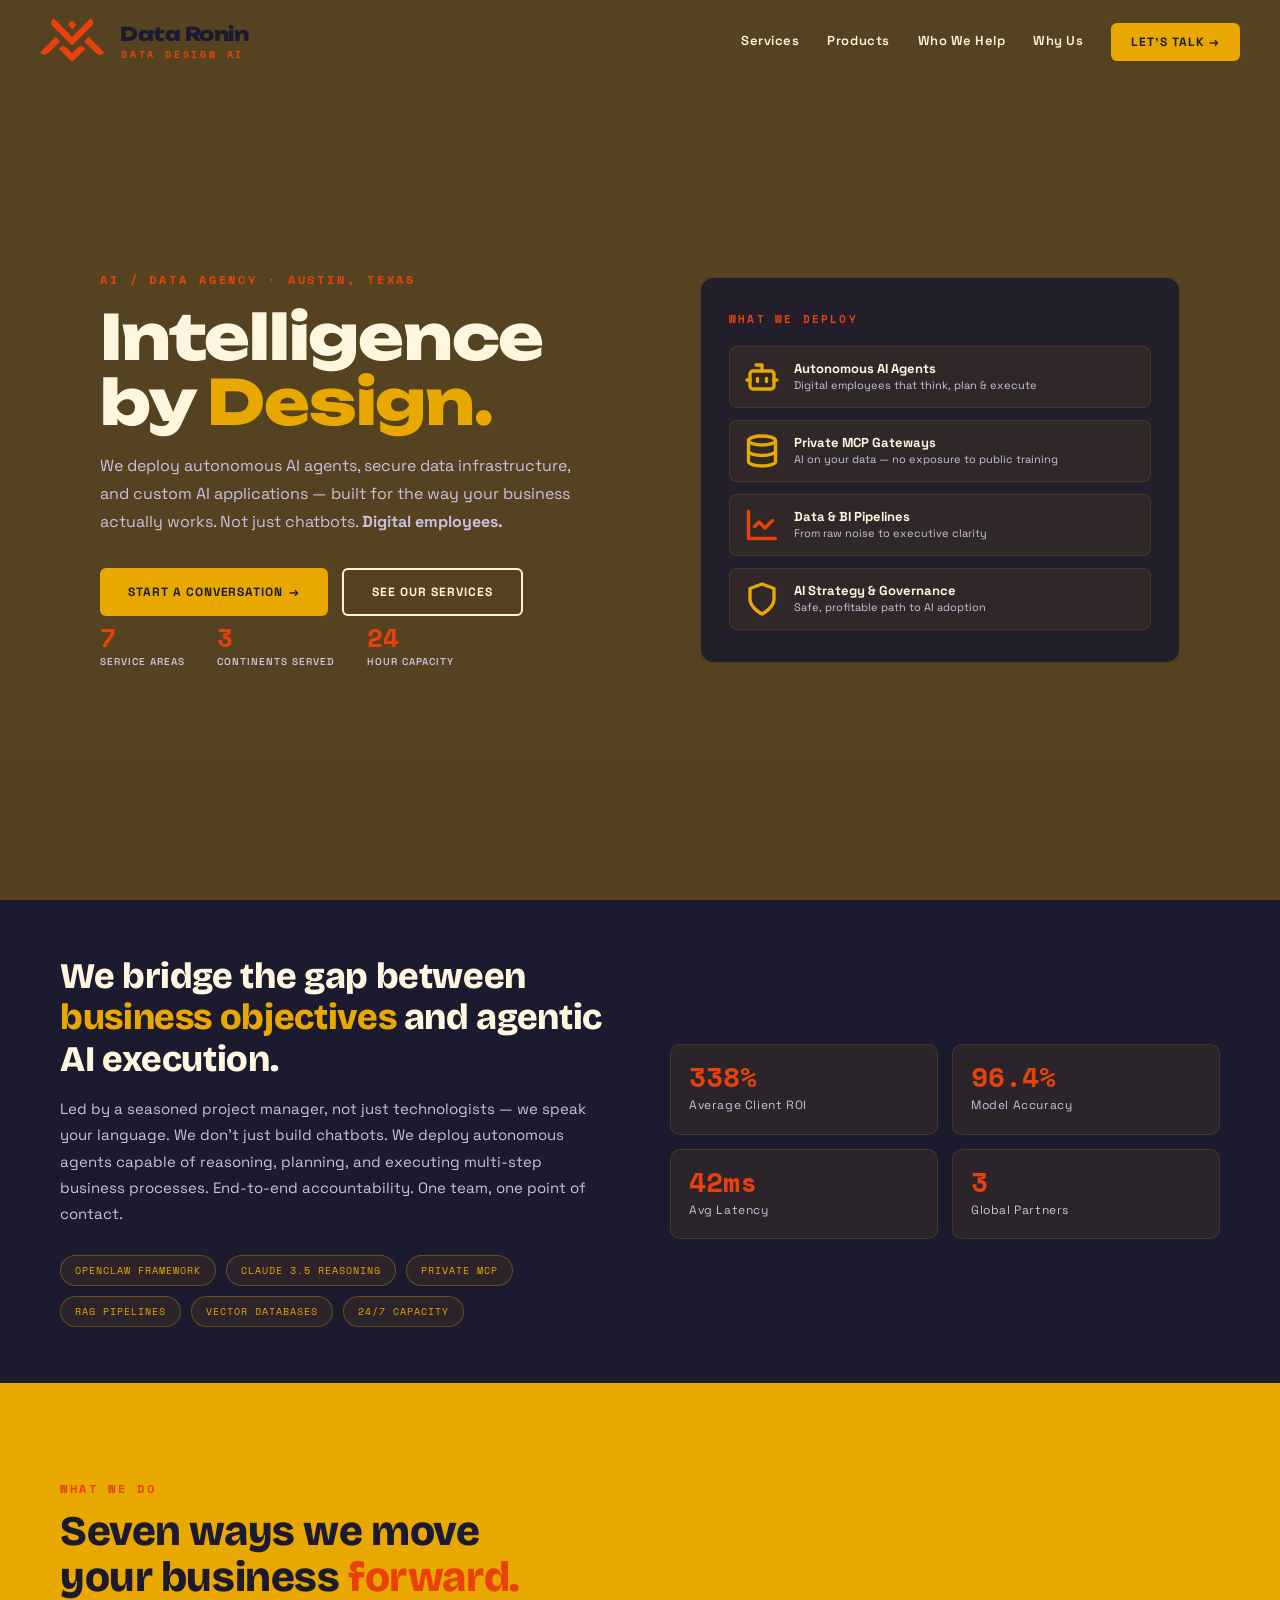
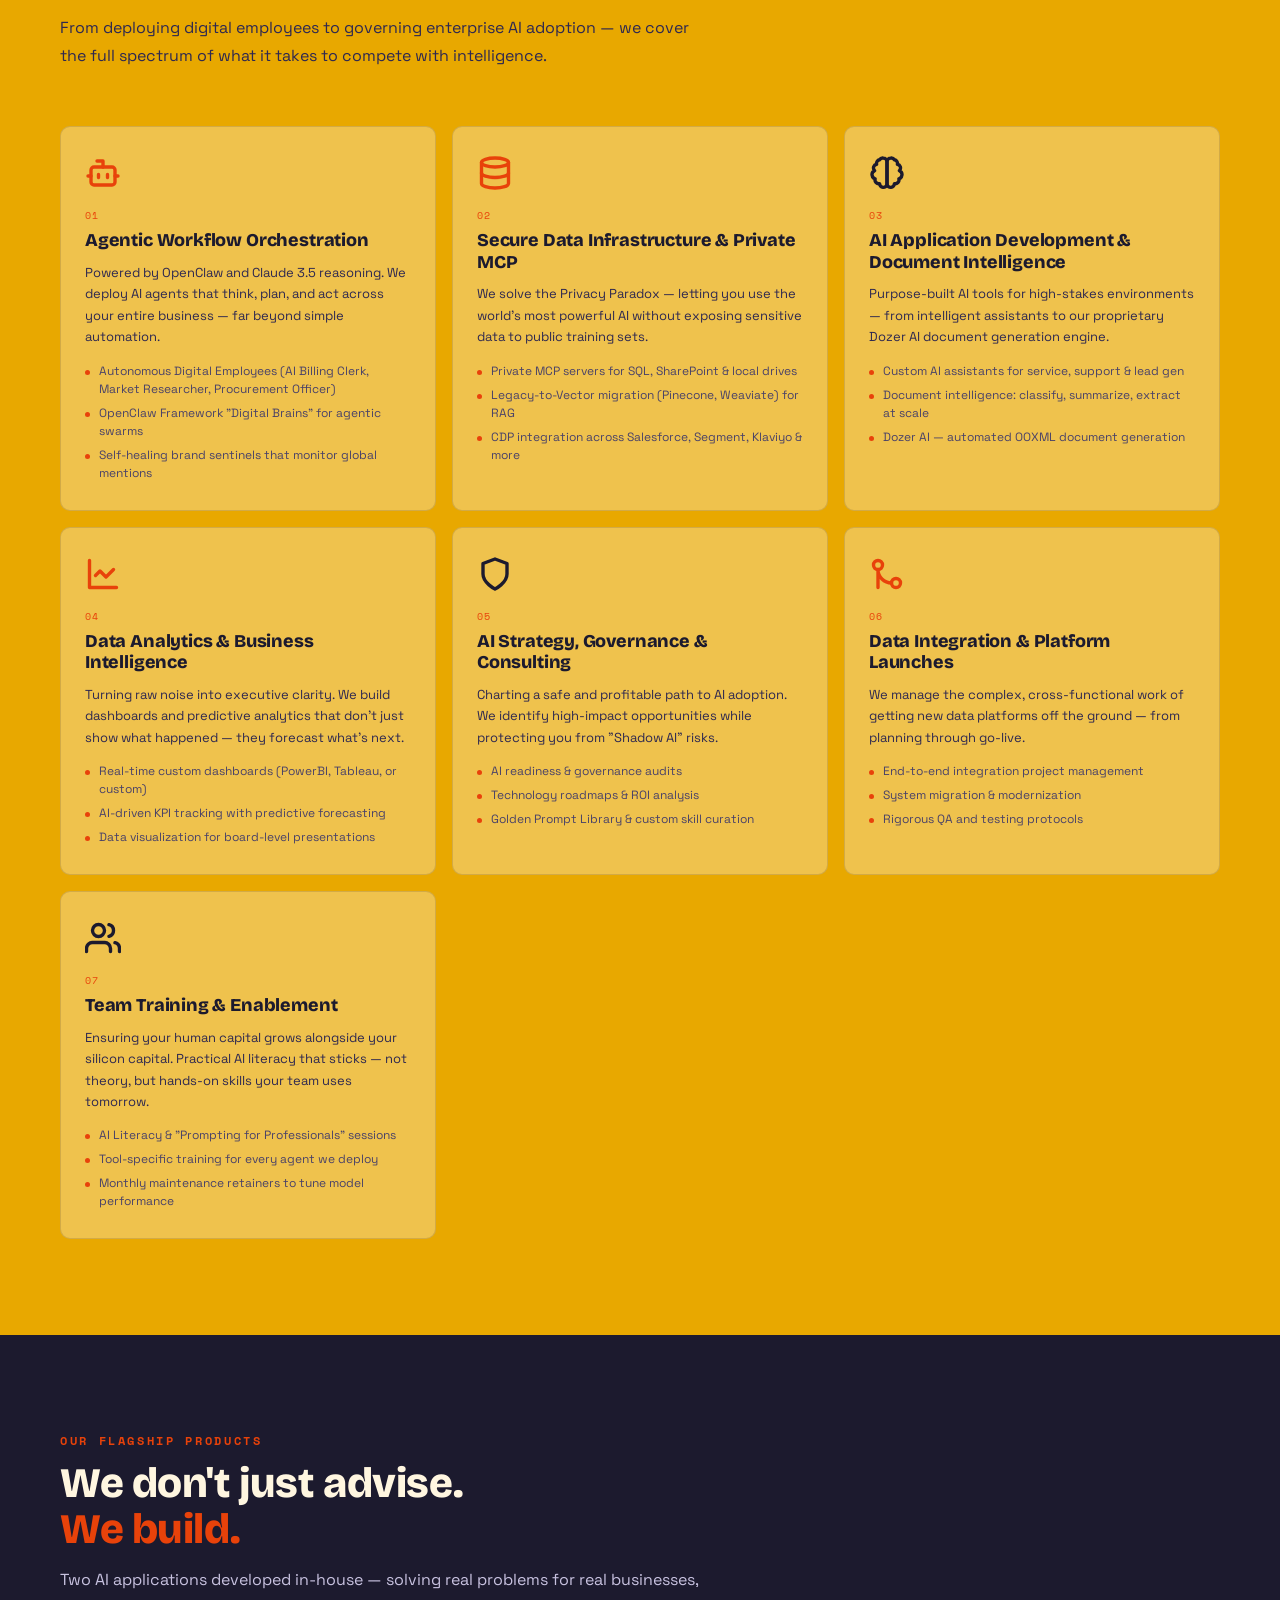
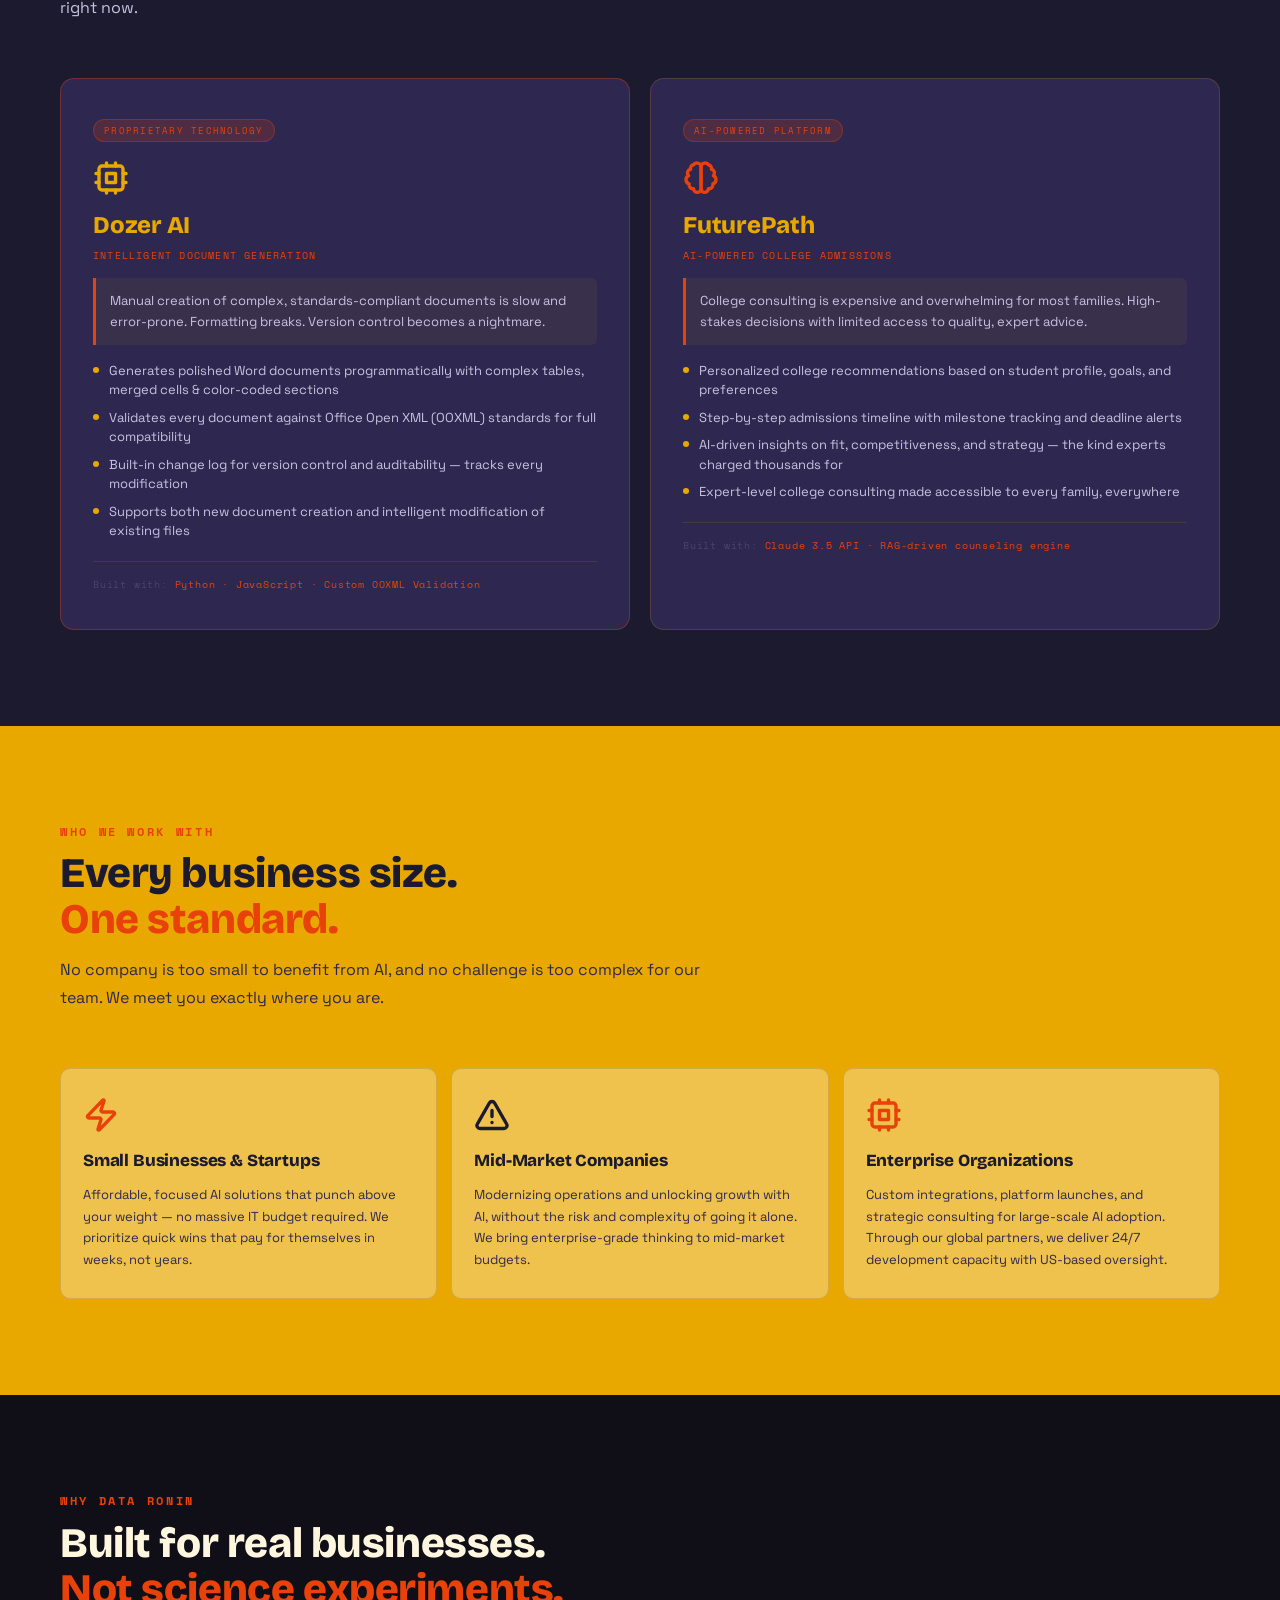
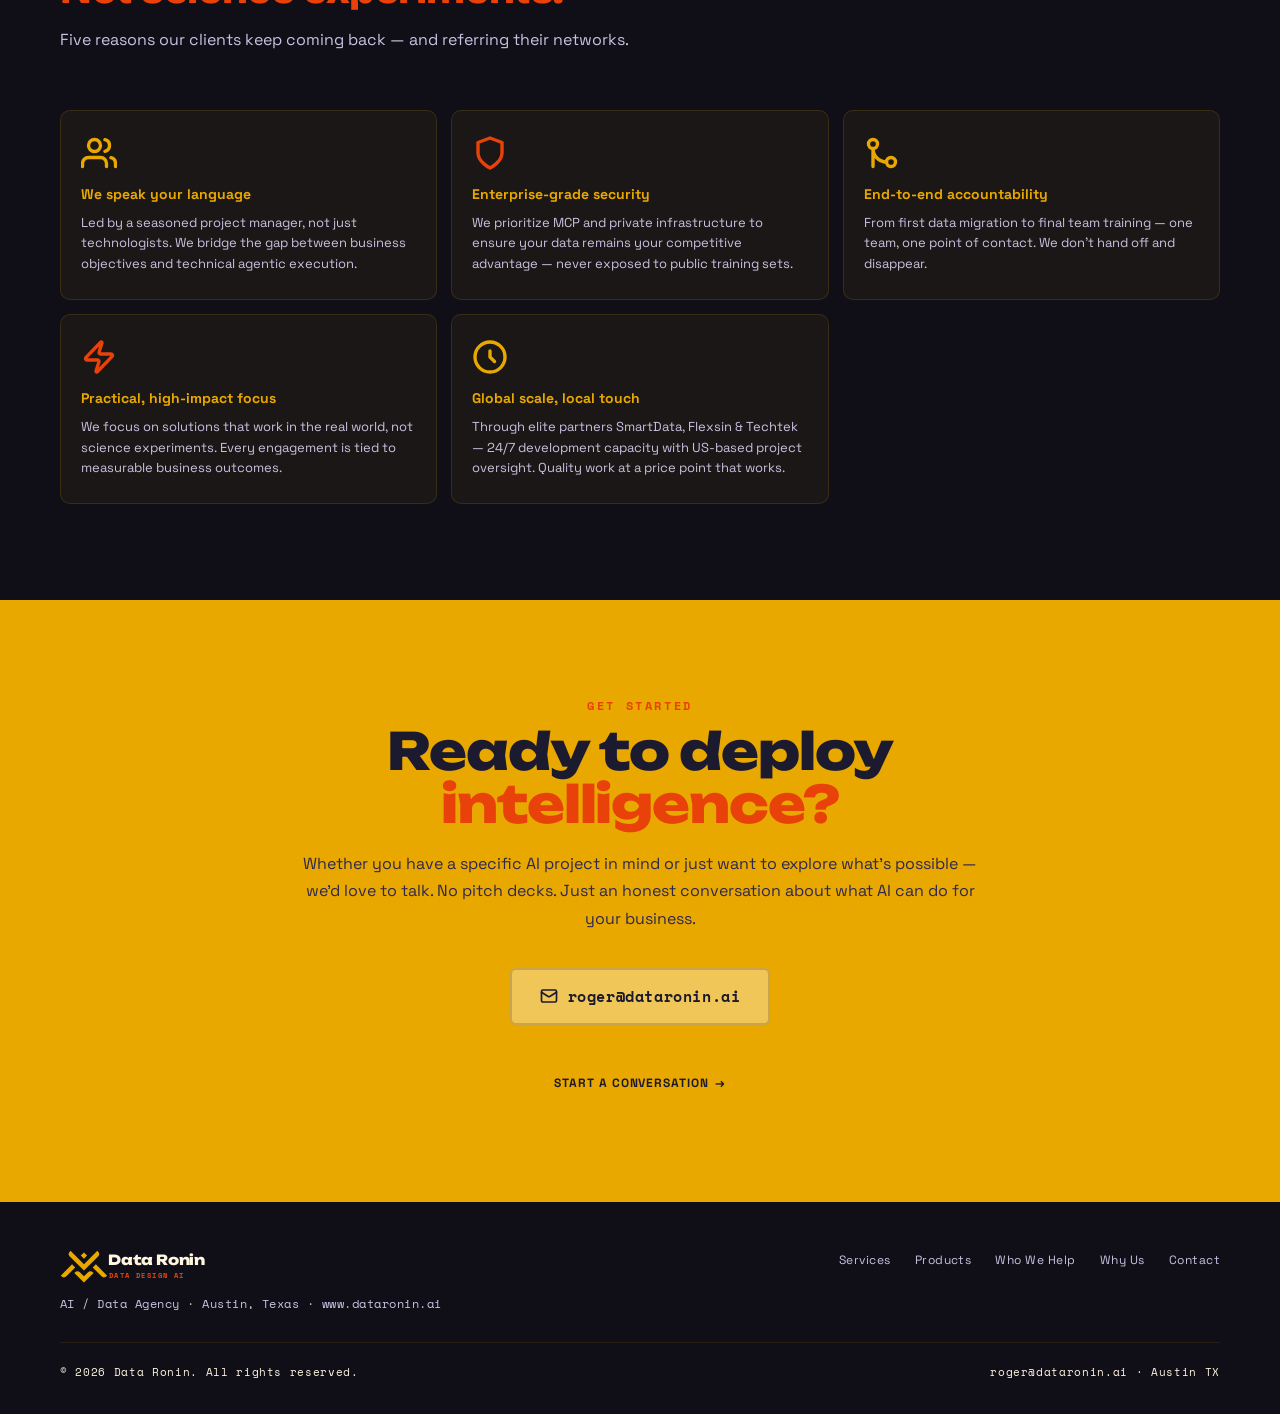
==== commit fa713270: "Update site: video hero, ronin loader, new favicon, dark overlay - Replace SVG skyline with austinsk" ====
--- a/index.html
+++ b/index.html
@@ -1,1096 +1,1147 @@
 <!DOCTYPE html>
 <html lang="en">
 <head>
-  <meta charset="UTF-8" />
-  <meta name="viewport" content="width=device-width, initial-scale=1.0" />
-  <title>Data Ronin — AI Consultancy</title>
-  <link rel="icon" type="image/x-icon"  href="favicon.ico" />
-  <link rel="icon" type="image/png" sizes="32x32" href="favicon-32.png" />
-  <link rel="icon" type="image/png" sizes="16x16" href="favicon-16.png" />
-  <link rel="apple-touch-icon"        sizes="180x180" href="favicon-180.png" />
-  <link rel="preconnect" href="https://fonts.googleapis.com" />
-  <link rel="preconnect" href="https://fonts.gstatic.com" crossorigin />
-  <link href="https://fonts.googleapis.com/css2?family=DM+Serif+Display:ital@0;1&family=Inter:wght@300;400;500;600;700&display=swap" rel="stylesheet" />
-
-  <style>
-    /* ─────────────────────────────────────────
-       DESIGN TOKENS
-       Colors drawn from:
-         Sesshū Tōyō  — deep ink, misty grays, ash whites
-         Katsushika Hokusai — Prussian blue, foam white, bold contrast
-         Utagawa Hiroshige — atmospheric indigo, soft sky, warm ochre
-    ───────────────────────────────────────── */
-    :root {
-      /* Color */
-      --ink:        #131520;   /* Sesshū: blackest ink */
-      --prussian:   #1B3A6B;   /* Hokusai: Prussian blue */
-      --indigo:     #2A4A8A;   /* Hiroshige: deep indigo */
-      --sky:        #6A9EBA;   /* Hiroshige: atmospheric sky */
-      --cream:      #F2EDE3;   /* washi / aged paper */
-      --warmwhite:  #FAF8F4;   /* near-white */
-      --ochre:      #8B6B2E;   /* woodblock warm gold */
-      --muted:      #5C6478;   /* Sesshū: mist gray */
-      --border:     #DDD8CE;   /* soft warm edge */
-      --card:       #FFFFFF;
-
-      /* Type */
-      --serif:  'DM Serif Display', Georgia, serif;
-      --sans:   'Inter', -apple-system, BlinkMacSystemFont, sans-serif;
-
-      /* Shadow */
-      --s1: 0 2px 8px rgba(19,21,32,.06), 0 0 1px rgba(19,21,32,.08);
-      --s2: 0 8px 32px rgba(19,21,32,.13), 0 0 1px rgba(19,21,32,.08);
-      --s3: 0 16px 48px rgba(19,21,32,.18), 0 0 1px rgba(19,21,32,.06);
-
-      /* Radius */
-      --r-sm:   6px;
-      --r-md:  10px;
-      --r-lg:  14px;
-      --r-xl:  20px;
-      --r-pill:100px;
-
-      /* Motion */
-      --ease: 200ms ease;
-
-      /* Layout */
-      --max: 1200px;
-    }
-
-    /* ─── STEALTH CALLOUT (hero inline) ─── */
-    .stealth-callout {
-      display: inline-flex; align-items: center; gap: 10px;
-      padding: 9px 18px 9px 12px;
-      border-radius: var(--r-pill);
-      background: rgba(19,21,32,.06);
-      border: 1px solid rgba(27,58,107,.18);
-      margin-bottom: 28px;
-    }
-    .stealth-dot {
-      width: 8px; height: 8px;
-      border-radius: 50%;
-      background: var(--ochre);
-      flex-shrink: 0;
-      animation: pulse-dot 2.4s ease-in-out infinite;
-    }
-    @keyframes pulse-dot {
-      0%, 100% { opacity: 1;  transform: scale(1); }
-      50%       { opacity: .4; transform: scale(.72); }
-    }
-    .stealth-text {
-      font-size: .82rem;
-      font-weight: 500;
-      color: var(--ink);
-      letter-spacing: .01em;
-    }
-    .stealth-text strong {
-      font-weight: 700;
-      color: var(--prussian);
-    }
-    .stealth-badge {
-      display: inline-block;
-      padding: 2px 10px;
-      border-radius: var(--r-pill);
-      background: rgba(139,107,46,.14);
-      border: 1px solid rgba(139,107,46,.35);
-      font-size: .68rem;
-      font-weight: 700;
-      letter-spacing: .07em;
-      text-transform: uppercase;
-      color: var(--ochre);
-    }
-
-    /* ─── RESET ─── */
-    *, *::before, *::after { box-sizing: border-box; margin: 0; padding: 0; }
-    html { scroll-behavior: smooth; }
-    body {
-      font-family: var(--sans);
-      background: var(--cream);
-      color: var(--ink);
-      line-height: 1.6;
-      -webkit-font-smoothing: antialiased;
-      -moz-osx-font-smoothing: grayscale;
-    }
-    a { color: inherit; text-decoration: none; }
-    img { display: block; max-width: 100%; }
-
-    /* ─── TYPOGRAPHY ─── */
-    .t-display {
-      font-family: var(--serif);
-      font-size: clamp(3rem, 7vw, 5.75rem);
-      line-height: 1.03;
-      letter-spacing: -.025em;
-      color: var(--prussian);
-    }
-    .t-h2 {
-      font-family: var(--serif);
-      font-size: clamp(2rem, 4vw, 3rem);
-      line-height: 1.1;
-      letter-spacing: -.02em;
-      color: var(--prussian);
-    }
-    .t-h3 {
-      font-family: var(--serif);
-      font-size: clamp(1.2rem, 2vw, 1.5rem);
-      line-height: 1.2;
-      color: var(--prussian);
-    }
-    .t-body-lg {
-      font-size: 1.1rem;
-      line-height: 1.75;
-      color: var(--muted);
-    }
-    .t-body {
-      font-size: .95rem;
-      line-height: 1.7;
-      color: var(--muted);
-    }
-    .t-label {
-      font-size: .72rem;
-      font-weight: 600;
-      letter-spacing: .09em;
-      text-transform: uppercase;
-      color: var(--ochre);
-    }
-
-    /* ─── LAYOUT ─── */
-    .wrap {
-      max-width: var(--max);
-      margin: 0 auto;
-      padding: 0 28px;
-    }
-    .section { padding: 104px 0; }
-
-    .g2 { display: grid; grid-template-columns: repeat(2, 1fr); gap: 24px; }
-    .g3 { display: grid; grid-template-columns: repeat(3, 1fr); gap: 24px; }
-
-    /* ─── BUTTONS ─── */
-    .btn {
-      display: inline-flex; align-items: center; gap: 8px;
-      padding: 11px 24px;
-      border-radius: var(--r-pill);
-      font-family: var(--sans);
-      font-size: .9rem;
-      font-weight: 500;
-      cursor: pointer;
-      transition: background var(--ease), border-color var(--ease), transform var(--ease), box-shadow var(--ease);
-      border: 1.5px solid transparent;
-      text-decoration: none;
-    }
-    .btn-lg { padding: 14px 32px; font-size: .975rem; }
-    .btn-fill {
-      background: var(--prussian);
-      color: #fff;
-    }
-    .btn-fill:hover {
-      background: var(--indigo);
-      transform: translateY(-2px);
-      box-shadow: 0 6px 20px rgba(27,58,107,.3);
-    }
-    .btn-outline {
-      background: transparent;
-      color: var(--prussian);
-      border-color: var(--prussian);
-    }
-    .btn-outline:hover {
-      background: var(--prussian);
-      color: #fff;
-      transform: translateY(-2px);
-    }
-    .btn-ghost {
-      background: rgba(255,255,255,.12);
-      color: rgba(255,255,255,.85);
-      border-color: rgba(255,255,255,.25);
-    }
-    .btn-ghost:hover {
-      background: rgba(255,255,255,.2);
-      transform: translateY(-2px);
-    }
-
-    /* ─── CHIPS ─── */
-    .chip {
-      display: inline-flex; align-items: center;
-      padding: 4px 13px;
-      border-radius: var(--r-pill);
-      font-size: .75rem;
-      font-weight: 500;
-      background: rgba(27,58,107,.08);
-      color: var(--prussian);
-      border: 1px solid rgba(27,58,107,.15);
-    }
-    .chip-xs { padding: 3px 10px; font-size: .7rem; }
-    .chip-sky {
-      background: rgba(106,158,186,.12);
-      color: #1b4f6b;
-      border-color: rgba(106,158,186,.25);
-    }
-
-    /* ─── ICON TILE ─── */
-    .icon-tile {
-      width: 48px; height: 48px;
-      border-radius: var(--r-md);
-      background: rgba(27,58,107,.07);
-      display: flex; align-items: center; justify-content: center;
-      flex-shrink: 0;
-      margin-bottom: 20px;
-    }
-    .icon-tile svg { width: 22px; height: 22px; stroke: var(--prussian); }
-
-    /* ─── CARD ─── */
-    .card {
-      background: var(--card);
-      border-radius: var(--r-xl);
-      padding: 32px;
-      border: 1px solid var(--border);
-      box-shadow: var(--s1);
-      transition: transform var(--ease), box-shadow var(--ease);
-    }
-    .card:hover { transform: translateY(-5px); box-shadow: var(--s2); }
-
-    /* ────────────────────────────────────────
-       NAV
-    ──────────────────────────────────────── */
-    .nav {
-      position: fixed; top: 0; left: 0; right: 0; z-index: 100;
-      padding: 22px 0;
-      transition: background var(--ease), padding var(--ease), box-shadow var(--ease);
-    }
-    .nav.scrolled {
-      background: rgba(242,237,227,.9);
-      backdrop-filter: blur(14px);
-      -webkit-backdrop-filter: blur(14px);
-      box-shadow: 0 1px 0 var(--border);
-      padding: 14px 0;
-    }
-    .nav-inner {
-      display: flex; align-items: center; justify-content: space-between;
-    }
-    .nav-logo {
-      display: flex; align-items: center; gap: 10px;
-    }
-    .nav-mark { width: 30px; height: 30px; flex-shrink: 0; }
-    .nav-wordmark {
-      font-family: var(--sans);
-      font-weight: 700;
-      font-size: .95rem;
-      letter-spacing: -.01em;
-      color: var(--prussian);
-    }
-    .nav-links {
-      display: flex; gap: 32px; list-style: none;
-    }
-    .nav-links a {
-      font-size: .875rem;
-      font-weight: 500;
-      color: var(--muted);
-      transition: color var(--ease);
-    }
-    .nav-links a:hover { color: var(--prussian); }
-
-    /* ────────────────────────────────────────
-       HERO
-    ──────────────────────────────────────── */
-    .hero {
-      min-height: 100svh;
-      display: flex; align-items: center;
-      padding: 130px 0 80px;
-      position: relative;
-      overflow: hidden;
-      /* Subtle dot-grid: Sesshū-inspired graph paper */
-      background:
-        radial-gradient(circle, rgba(27,58,107,.045) 1px, transparent 1px) 0 0 / 28px 28px,
-        var(--cream);
-    }
-    .hero-content {
-      max-width: 760px;
-      position: relative; z-index: 2;
-    }
-    .hero-eyebrow { margin-bottom: 22px; }
-    .hero-title   { margin-bottom: 22px; }
-    .hero-sub     { margin-bottom: 40px; max-width: 540px; }
-    .hero-actions { display: flex; gap: 12px; flex-wrap: wrap; }
-
-    /* Background network graph */
-    .hero-bg {
-      position: absolute;
-      right: -5%;
-      top: 50%;
-      transform: translateY(-50%);
-      width: min(540px, 48vw);
-      opacity: .065;
-      pointer-events: none;
-    }
-
-    /* Floating stat pills */
-    .hero-stats {
-      display: flex; gap: 10px; flex-wrap: wrap;
-      margin-top: 52px;
-    }
-    .hero-stat {
-      display: flex; align-items: center; gap: 10px;
-      background: var(--card);
-      border: 1px solid var(--border);
-      border-radius: var(--r-pill);
-      padding: 8px 18px;
-      box-shadow: var(--s1);
-    }
-    .hero-stat-num {
-      font-family: var(--serif);
-      font-size: 1.15rem;
-      color: var(--prussian);
-      line-height: 1;
-    }
-    .hero-stat-label {
-      font-size: .78rem;
-      color: var(--muted);
-    }
-
-    /* ────────────────────────────────────────
-       TICKER
-    ──────────────────────────────────────── */
-    .ticker-wrap {
-      background: var(--prussian);
-      overflow: hidden;
-      padding: 15px 0;
-      border-top: 1px solid rgba(255,255,255,.06);
-    }
-    .ticker {
-      display: flex;
-      width: max-content;
-      animation: run-ticker 32s linear infinite;
-    }
-    .ticker-item {
-      white-space: nowrap;
-      padding: 0 36px;
-      font-size: .82rem;
-      font-weight: 500;
-      color: rgba(255,255,255,.55);
-      position: relative;
-    }
-    .ticker-item::after {
-      content: '·';
-      position: absolute; right: 0; top: 50%;
-      transform: translateY(-50%);
-      color: rgba(255,255,255,.2);
-    }
-    @keyframes run-ticker {
-      from { transform: translateX(0); }
-      to   { transform: translateX(-50%); }
-    }
-
-    /* ────────────────────────────────────────
-       SECTION HEADER
-    ──────────────────────────────────────── */
-    .sec-head { margin-bottom: 56px; }
-    .sec-head .t-label { margin-bottom: 12px; }
-
-    /* ────────────────────────────────────────
-       SERVICES
-    ──────────────────────────────────────── */
-    .svc-grid { display: grid; grid-template-columns: repeat(3, 1fr); gap: 20px; }
-    .svc-card { }
-    .svc-card .t-h3 { margin-bottom: 10px; }
-    .tools-row {
-      display: flex; gap: 8px; flex-wrap: wrap; align-items: center;
-      margin-top: 40px;
-    }
-    .tools-row .t-label { color: var(--muted); margin-right: 4px; }
-
-    /* ────────────────────────────────────────
-       APPROACH
-    ──────────────────────────────────────── */
-    .approach-list { }
-    .approach-item {
-      display: grid;
-      grid-template-columns: 56px 1fr;
-      gap: 28px;
-      padding: 36px 0;
-      border-top: 1px solid var(--border);
-    }
-    .approach-item:last-child { border-bottom: 1px solid var(--border); }
-    .approach-num {
-      font-family: var(--serif);
-      font-size: 1.75rem;
-      color: var(--border);
-      line-height: 1;
-      padding-top: 4px;
-    }
-    .approach-body .t-h3 { margin-bottom: 10px; }
-
-    /* ────────────────────────────────────────
-       WORK
-    ──────────────────────────────────────── */
-    .work-card {
-      background: var(--card);
-      border-radius: var(--r-xl);
-      overflow: hidden;
-      border: 1px solid var(--border);
-      box-shadow: var(--s1);
-      transition: transform var(--ease), box-shadow var(--ease);
-    }
-    .work-card:hover { transform: translateY(-6px); box-shadow: var(--s2); }
-    .work-visual {
-      height: 210px;
-      display: flex; align-items: center; justify-content: center;
-      position: relative; overflow: hidden;
-    }
-    .work-visual svg { opacity: .28; }
-    .work-body { padding: 30px; }
-    .work-tags { display: flex; gap: 8px; flex-wrap: wrap; margin-bottom: 14px; }
-    .work-body .t-h3 { margin-bottom: 10px; }
-
-    /* ────────────────────────────────────────
-       QUOTE
-    ──────────────────────────────────────── */
-    .quote-sec {
-      background: var(--prussian);
-      padding: 104px 0;
-    }
-    .quote-sec blockquote {
-      font-family: var(--serif);
-      font-style: italic;
-      font-size: clamp(1.3rem, 2.5vw, 1.9rem);
-      line-height: 1.45;
-      color: #fff;
-      max-width: 820px;
-    }
-    .quote-sec cite {
-      display: block;
-      margin-top: 24px;
-      font-style: normal;
-      font-family: var(--sans);
-      font-size: .825rem;
-      color: rgba(255,255,255,.42);
-    }
-
-    /* ────────────────────────────────────────
-       ABOUT
-    ──────────────────────────────────────── */
-    .about-grid {
-      display: grid;
-      grid-template-columns: 1fr 1fr;
-      gap: 96px;
-      align-items: center;
-    }
-    .about-text .t-h2   { margin-bottom: 22px; }
-    .about-text .t-body-lg { margin-bottom: 14px; }
-    .about-stats { }
-    .about-stat {
-      padding: 26px 0;
-      border-top: 1px solid var(--border);
-    }
-    .about-stat:last-child { border-bottom: 1px solid var(--border); }
-    .about-stat-num {
-      font-family: var(--serif);
-      font-size: 2.4rem;
-      color: var(--prussian);
-      line-height: 1;
-      margin-bottom: 6px;
-    }
-
-    /* ────────────────────────────────────────
-       CTA
-    ──────────────────────────────────────── */
-    .cta-sec {
-      background: var(--warmwhite);
-      border-top: 1px solid var(--border);
-      padding: 104px 0;
-      text-align: center;
-    }
-    .cta-sec .t-label   { margin-bottom: 14px; }
-    .cta-sec .t-h2      { margin-bottom: 16px; }
-    .cta-sec .t-body-lg { max-width: 480px; margin: 0 auto 42px; }
-    .cta-actions { display: flex; gap: 12px; justify-content: center; flex-wrap: wrap; }
-
-    /* ────────────────────────────────────────
-       FOOTER
-    ──────────────────────────────────────── */
-    .footer {
-      background: var(--ink);
-      padding: 48px 0;
-    }
-    .footer-inner {
-      display: flex; align-items: center; justify-content: space-between;
-    }
-    .footer-logo { display: flex; align-items: center; gap: 10px; }
-    .footer-copy { font-size: .8rem; color: rgba(255,255,255,.28); }
-    .footer-links { display: flex; gap: 24px; }
-    .footer-links a { font-size: .8rem; color: rgba(255,255,255,.38); transition: color var(--ease); }
-    .footer-links a:hover { color: rgba(255,255,255,.8); }
-
-    /* ────────────────────────────────────────
-       FADE-IN ANIMATION
-    ──────────────────────────────────────── */
-    .fi {
-      opacity: 0;
-      transform: translateY(18px);
-      transition: opacity 550ms ease, transform 550ms ease;
-    }
-    .fi.in { opacity: 1; transform: translateY(0); }
-
-    /* ────────────────────────────────────────
-       RESPONSIVE
-    ──────────────────────────────────────── */
-    @media (max-width: 960px) {
-      .svc-grid          { grid-template-columns: repeat(2, 1fr); }
-      .g2                { grid-template-columns: 1fr; }
-      .about-grid        { grid-template-columns: 1fr; gap: 48px; }
-      .hero-bg           { display: none; }
-      .nav-links         { display: none; }
-    }
-    @media (max-width: 600px) {
-      .svc-grid          { grid-template-columns: 1fr; }
-      .section           { padding: 72px 0; }
-      .footer-inner      { flex-direction: column; gap: 20px; text-align: center; }
-      .hero-stats        { display: none; }
-    }
-  </style>
+<meta charset="UTF-8">
+<meta name="viewport" content="width=device-width, initial-scale=1.0">
+<title>Data Ronin — Intelligence by Design</title>
+<meta name="description" content="Data Ronin is an AI agency that deploys autonomous agents, secure data infrastructure, and custom AI applications for businesses ready to move fast.">
+<link rel="icon" type="image/svg+xml" href="favicon.svg">
+<link rel="icon" type="image/x-icon" href="favicon.ico">
+<link rel="apple-touch-icon" href="apple-touch-icon.png">
+<link rel="preconnect" href="https://fonts.googleapis.com">
+<link href="https://fonts.googleapis.com/css2?family=Unbounded:wght@700;800;900&family=Bricolage+Grotesque:wght@600;700;800&family=Space+Grotesk:wght@300;400;500;600;700&family=Space+Mono:wght@400;700&display=swap" rel="stylesheet">
+<style>
+/* ── RESET ───────────────────────────────────────────────────── */
+*,*::before,*::after{box-sizing:border-box;margin:0;padding:0}
+img,svg{display:block}
+a{text-decoration:none;color:inherit}
+button{cursor:pointer;border:none;background:none;font:inherit}
+ul{list-style:none}
+
+/* ── TOKENS ──────────────────────────────────────────────────── */
+:root{
+  --gold:   #E8A800;
+  --amber:  #D49600;
+  --indigo: #1C1A2E;
+  --violet: #2E2850;
+  --midv:   #4A4268;
+  --ember:  #E8420A;
+  --ink:    #100F18;
+  --cream:  #FFF6E0;
+  --palev:  #C8C2E0;
+  --bd-gold: rgba(16,15,24,0.13);
+  --bd-dark: rgba(232,168,0,0.18);
+  --font-d: 'Unbounded',sans-serif;
+  --font-h: 'Bricolage Grotesque',sans-serif;
+  --font-b: 'Space Grotesk',sans-serif;
+  --font-m: 'Space Mono',monospace;
+  --r-btn: 6px;
+  --r-card: 10px;
+}
+
+/* ── BASE ────────────────────────────────────────────────────── */
+html{scroll-behavior:smooth}
+body{
+  background:var(--gold);
+  color:var(--indigo);
+  font-family:var(--font-b);
+  font-size:16px;
+  line-height:1.7;
+  overflow-x:hidden;
+}
+
+/* ── LOADER ──────────────────────────────────────────────────── */
+#loader{
+  position:fixed;inset:0;background:var(--gold);
+  z-index:9999;display:flex;flex-direction:column;
+  align-items:center;justify-content:center;
+  transition:opacity .45s ease;
+}
+#loader.fade{opacity:0;pointer-events:none}
+.loader-ronin{
+  display:flex;flex-direction:column;align-items:center;gap:18px;
+}
+.loader-ronin svg{filter:drop-shadow(0 2px 8px rgba(16,15,24,0.15))}
+/* Sword practice animation — slow kata swing */
+.sword-arm{
+  transform-origin:112px 58px;
+  animation:kata-swing 2.4s ease-in-out infinite;
+}
+@keyframes kata-swing{
+  0%{transform:rotate(0deg)}
+  30%{transform:rotate(-18deg)}
+  50%{transform:rotate(12deg)}
+  70%{transform:rotate(-6deg)}
+  100%{transform:rotate(0deg)}
+}
+.slash-arc{
+  animation:slash-flash 2.4s ease-in-out infinite;
+}
+@keyframes slash-flash{
+  0%,25%{opacity:0;stroke-dashoffset:60}
+  35%,50%{opacity:0.7;stroke-dashoffset:0}
+  65%,100%{opacity:0;stroke-dashoffset:60}
+}
+.slash-arc{stroke-dasharray:60;stroke-dashoffset:60}
+.ronin-figure{
+  animation:ronin-breathe 3s ease-in-out infinite;
+}
+@keyframes ronin-breathe{
+  0%,100%{transform:translateY(0)}
+  50%{transform:translateY(-2px)}
+}
+.loader-word{
+  font-family:var(--font-d);font-weight:800;font-size:17px;
+  letter-spacing:.2em;color:var(--ember);
+  animation:text-pulse 2s ease-in-out infinite;
+}
+@keyframes text-pulse{0%,100%{opacity:1}50%{opacity:.65}}
+.loader-bar{width:150px;height:3px;background:rgba(28,26,46,0.12);border-radius:2px;overflow:hidden}
+.loader-fill{height:100%;width:0%;background:var(--ember);border-radius:2px;
+  animation:grow-bar 2.4s ease-in-out infinite}
+@keyframes grow-bar{0%{width:0%;opacity:1}80%{width:100%;opacity:1}100%{width:100%;opacity:0}}
+
+/* ── NAV ─────────────────────────────────────────────────────── */
+nav{
+  position:fixed;top:0;left:0;right:0;z-index:100;
+  display:flex;align-items:center;justify-content:space-between;
+  padding:18px 40px;
+  transition:background .3s,backdrop-filter .3s,box-shadow .3s;
+}
+nav.scrolled{
+  background:rgba(28,26,46,0.92);
+  backdrop-filter:blur(8px);
+  box-shadow:0 1px 0 rgba(16,15,24,0.2);
+}
+.nav-logo svg{height:48px;width:auto}
+.nav-links{display:flex;align-items:center;gap:28px}
+.nav-link{
+  font-family:var(--font-b);font-weight:600;font-size:13px;
+  color:var(--cream);letter-spacing:.04em;
+  position:relative;padding-bottom:2px;
+  transition:color .2s;
+}
+.nav-link::after{
+  content:'';position:absolute;bottom:0;left:0;right:0;
+  height:2px;background:var(--ember);
+  transform:scaleX(0);transform-origin:center;
+  transition:transform .25s cubic-bezier(.4,0,.2,1);
+}
+.nav-link:hover{color:var(--ember)}
+.nav-link:hover::after{transform:scaleX(1)}
+.nav-cta{
+  font-family:var(--font-b);font-weight:700;font-size:12px;
+  letter-spacing:.08em;text-transform:uppercase;
+  background:var(--gold);color:var(--indigo);
+  padding:9px 20px;border-radius:var(--r-btn);
+  transition:background .2s,color .2s,transform .15s;
+  animation:nav-cta-pulse 3s ease-in-out infinite;
+}
+@keyframes nav-cta-pulse{
+  0%,100%{box-shadow:0 0 0 0 rgba(28,26,46,.4)}
+  70%{box-shadow:0 0 0 8px rgba(28,26,46,0)}
+}
+.nav-cta:hover{background:var(--ember);color:var(--cream);animation:none;transform:translateY(-1px)}
+.hamburger{display:none;flex-direction:column;gap:5px;padding:4px}
+.hamburger span{width:22px;height:2px;background:var(--indigo);border-radius:2px;transition:.3s}
+
+/* ── HERO ────────────────────────────────────────────────────── */
+.hero{
+  min-height:100vh;position:relative;
+  display:flex;align-items:center;
+  overflow:hidden;
+}
+.hero-video-wrap{
+  position:absolute;inset:0;z-index:0;
+  overflow:hidden;
+}
+.austin-scene{
+  width:100%;height:100%;
+  object-fit:cover;
+  position:absolute;inset:0;
+}
+.hero-overlay{
+  position:absolute;inset:0;
+  background:rgba(28,26,46,0.72);
+  z-index:1;
+}
+.hero-content{
+  position:relative;z-index:2;
+  width:100%;max-width:1160px;
+  margin:0 auto;padding:120px 40px 80px;
+  display:grid;grid-template-columns:1fr 480px;
+  gap:60px;align-items:center;
+}
+.hero-eyebrow{
+  font-family:var(--font-m);font-size:12px;font-weight:700;
+  letter-spacing:.24em;text-transform:uppercase;
+  color:var(--ember);margin-bottom:14px;
+  opacity:0;animation:fade-up .6s .2s forwards;
+}
+.hero-h1{
+  font-family:var(--font-d);font-weight:800;font-size:clamp(38px,5vw,62px);
+  color:var(--cream);letter-spacing:-.02em;line-height:1.05;
+  margin-bottom:18px;
+  opacity:0;animation:fade-up .7s .35s forwards;
+}
+.hero-h1 em{color:var(--gold);font-style:normal}
+.hero-body{
+  font-size:16px;color:var(--palev);line-height:1.75;
+  max-width:480px;margin-bottom:32px;
+  opacity:0;animation:fade-up .7s .5s forwards;
+}
+.hero-actions{
+  display:flex;gap:14px;flex-wrap:wrap;
+  opacity:0;animation:fade-up .6s .65s forwards;
+}
+.btn-primary{
+  font-family:var(--font-b);font-weight:700;font-size:12px;
+  letter-spacing:.08em;text-transform:uppercase;
+  background:var(--gold);color:var(--indigo);
+  padding:12px 28px;border-radius:var(--r-btn);
+  transition:background .2s,color .2s,transform .15s;
+  display:inline-flex;align-items:center;gap:6px;
+}
+.btn-primary:hover{background:var(--ember);color:var(--cream);transform:translateY(-1px)}
+.btn-primary .arrow{transition:transform .2s}
+.btn-primary:hover .arrow{transform:translateX(4px)}
+.btn-outline{
+  font-family:var(--font-b);font-weight:700;font-size:12px;
+  letter-spacing:.08em;text-transform:uppercase;
+  background:transparent;color:var(--cream);
+  border:2px solid var(--cream);
+  padding:12px 28px;border-radius:var(--r-btn);
+  transition:background .2s,color .2s,border-color .2s;
+}
+.btn-outline:hover{background:var(--gold);color:var(--indigo);border-color:var(--gold)}
+
+/* Hero stats */
+.hero-stats{
+  display:flex;gap:32px;
+  opacity:0;animation:fade-up .6s .8s forwards;
+  margin-top:8px;
+}
+.stat-item{}
+.stat-num{
+  font-family:var(--font-m);font-weight:700;font-size:26px;
+  color:var(--ember);line-height:1;
+}
+.stat-label{
+  font-size:10px;font-weight:600;color:var(--palev);
+  letter-spacing:.1em;text-transform:uppercase;margin-top:3px;
+}
+
+/* Hero right panel */
+.hero-panel{
+  background:rgba(28,26,46,0.88);
+  border:1px solid rgba(232,168,0,.2);
+  border-radius:14px;padding:32px 28px;
+  opacity:0;animation:fade-up .8s .45s forwards;
+}
+.hp-eye{
+  font-family:var(--font-m);font-size:11px;font-weight:700;letter-spacing:.2em;
+  text-transform:uppercase;color:var(--ember);margin-bottom:18px;
+}
+.hp-services{display:flex;flex-direction:column;gap:12px}
+.hp-service{
+  display:flex;align-items:center;gap:14px;padding:12px 14px;
+  background:rgba(232,168,0,.07);border:1px solid rgba(232,168,0,.12);
+  border-radius:8px;transition:border-color .2s,background .2s;
+}
+.hp-service:hover{border-color:var(--ember);background:rgba(232,66,10,.07)}
+.hp-icon{flex-shrink:0}
+.hp-text{}
+.hp-name{font-size:13px;font-weight:700;color:var(--cream);line-height:1.2;margin-bottom:2px}
+.hp-sub{font-size:11px;color:var(--palev);line-height:1.4}
+
+@keyframes fade-up{
+  from{opacity:0;transform:translateY(18px)}
+  to{opacity:1;transform:translateY(0)}
+}
+
+/* ── SECTIONS SHARED ─────────────────────────────────────────── */
+section{padding:96px 40px}
+.container{max-width:1160px;margin:0 auto}
+.section-eye{
+  font-family:var(--font-m);font-size:12px;font-weight:700;letter-spacing:.22em;
+  text-transform:uppercase;color:var(--ember);margin-bottom:8px;
+}
+.section-h2{
+  font-family:var(--font-h);font-weight:800;
+  font-size:clamp(28px,3.5vw,42px);
+  color:var(--indigo);letter-spacing:-.01em;line-height:1.1;
+  margin-bottom:14px;
+}
+.section-h2 em{color:var(--ember);font-style:normal}
+.section-lead{
+  font-size:16px;color:var(--violet);line-height:1.75;
+  max-width:640px;margin-bottom:56px;
+}
+
+/* Scroll reveal */
+.reveal{opacity:0;transform:translateY(20px);transition:opacity .6s,transform .6s}
+.reveal.visible{opacity:1;transform:translateY(0)}
+.reveal-d1{transition-delay:.08s}
+.reveal-d2{transition-delay:.16s}
+.reveal-d3{transition-delay:.24s}
+.reveal-d4{transition-delay:.32s}
+.reveal-d5{transition-delay:.40s}
+.reveal-d6{transition-delay:.48s}
+
+/* ── ABOUT STRIP ─────────────────────────────────────────────── */
+.about-strip{
+  background:var(--indigo);padding:56px 40px;
+}
+.about-inner{
+  max-width:1160px;margin:0 auto;
+  display:grid;grid-template-columns:1fr 1fr;gap:60px;align-items:center;
+}
+.about-h2{
+  font-family:var(--font-h);font-weight:800;font-size:clamp(24px,3vw,36px);
+  color:var(--cream);letter-spacing:-.01em;line-height:1.15;margin-bottom:16px;
+}
+.about-h2 em{color:var(--gold);font-style:normal}
+.about-body{font-size:15px;color:var(--palev);line-height:1.75}
+.about-pills{display:flex;flex-wrap:wrap;gap:10px;margin-top:28px}
+.pill{
+  font-family:var(--font-m);font-size:10px;letter-spacing:.1em;
+  text-transform:uppercase;padding:6px 14px;border-radius:20px;
+  border:1px solid rgba(232,168,0,.3);color:var(--gold);
+  background:rgba(232,168,0,.08);
+}
+.about-grid{display:grid;grid-template-columns:1fr 1fr;gap:14px}
+.about-card{
+  background:rgba(232,168,0,.07);border:1px solid rgba(232,168,0,.14);
+  border-radius:var(--r-card);padding:18px;
+}
+.ac-num{
+  font-family:var(--font-m);font-weight:700;font-size:28px;
+  color:var(--ember);line-height:1;margin-bottom:4px;
+}
+.ac-label{font-size:12px;color:var(--palev);letter-spacing:.05em}
+
+/* ── SERVICES ────────────────────────────────────────────────── */
+.services-section{background:var(--gold)}
+.services-grid{
+  display:grid;
+  grid-template-columns:repeat(auto-fill,minmax(320px,1fr));
+  gap:16px;
+}
+.service-card{
+  background:rgba(255,255,255,0.3);
+  border:1px solid var(--bd-gold);
+  border-radius:var(--r-card);
+  padding:28px 24px;
+  transition:border-color .2s,background .18s,transform .22s cubic-bezier(.34,1.56,.64,1);
+}
+.service-card:hover{
+  border-color:var(--ember);
+  background:rgba(255,255,255,.48);
+  transform:translateY(-4px);
+}
+.sc-icon{margin-bottom:16px}
+.sc-num{
+  font-family:var(--font-m);font-size:10px;letter-spacing:.14em;
+  color:var(--ember);margin-bottom:6px;text-transform:uppercase;
+}
+.sc-title{
+  font-family:var(--font-h);font-weight:800;font-size:18px;
+  color:var(--indigo);letter-spacing:-.01em;margin-bottom:10px;line-height:1.2;
+}
+.sc-desc{font-size:13px;color:var(--violet);line-height:1.65}
+.sc-items{margin-top:14px;display:flex;flex-direction:column;gap:6px}
+.sc-item{
+  font-size:12px;color:var(--midv);padding-left:14px;position:relative;line-height:1.5;
+}
+.sc-item::before{
+  content:'';position:absolute;left:0;top:8px;
+  width:5px;height:5px;border-radius:50%;background:var(--ember);
+}
+
+/* ── PRODUCTS ────────────────────────────────────────────────── */
+.products-section{background:var(--indigo)}
+.products-grid{display:grid;grid-template-columns:1fr 1fr;gap:20px}
+.product-card{
+  background:var(--violet);
+  border:1px solid var(--bd-dark);
+  border-radius:14px;padding:36px 32px;
+  transition:border-color .2s,transform .22s cubic-bezier(.34,1.56,.64,1);
+}
+.product-card:hover{border-color:var(--ember);transform:translateY(-4px)}
+.product-card.featured{border-color:rgba(232,66,10,.35)}
+.pc-badge{
+  display:inline-block;font-family:var(--font-m);font-size:9px;
+  letter-spacing:.14em;text-transform:uppercase;
+  background:rgba(232,66,10,.18);color:var(--ember);
+  border:1px solid rgba(232,66,10,.3);padding:3px 10px;
+  border-radius:20px;margin-bottom:18px;
+}
+.pc-icon{margin-bottom:16px}
+.pc-title{
+  font-family:var(--font-h);font-weight:800;font-size:24px;
+  color:var(--gold);letter-spacing:-.01em;line-height:1.1;margin-bottom:8px;
+}
+.pc-tagline{
+  font-family:var(--font-m);font-size:10px;letter-spacing:.12em;
+  text-transform:uppercase;color:var(--ember);margin-bottom:14px;
+}
+.pc-problem{
+  font-size:13px;color:var(--palev);line-height:1.65;margin-bottom:16px;
+  padding:12px 14px;background:rgba(232,168,0,.06);
+  border-left:3px solid var(--ember);border-radius:0 6px 6px 0;
+}
+.pc-features{display:flex;flex-direction:column;gap:8px;margin-bottom:20px}
+.pc-feature{
+  display:flex;align-items:flex-start;gap:10px;
+  font-size:13px;color:var(--palev);line-height:1.5;
+}
+.pc-feature-dot{
+  width:6px;height:6px;border-radius:50%;background:var(--gold);
+  flex-shrink:0;margin-top:6px;
+}
+.pc-built{
+  font-family:var(--font-m);font-size:10px;color:var(--midv);
+  letter-spacing:.08em;padding-top:14px;border-top:1px solid rgba(232,168,0,.12);
+}
+.pc-built span{color:var(--ember)}
+
+/* ── WHO WE WORK WITH ────────────────────────────────────────── */
+.clients-section{background:var(--gold)}
+.clients-grid{
+  display:grid;grid-template-columns:repeat(3,1fr);gap:14px;
+}
+.client-card{
+  background:rgba(255,255,255,.3);border:1px solid var(--bd-gold);
+  border-radius:var(--r-card);padding:28px 22px;
+  transition:border-color .18s,background .18s,transform .22s cubic-bezier(.34,1.56,.64,1);
+}
+.client-card:hover{border-color:var(--ember);background:rgba(255,255,255,.48);transform:translateY(-3px)}
+.cc-icon{margin-bottom:14px}
+.cc-title{
+  font-family:var(--font-h);font-weight:800;font-size:17px;
+  color:var(--indigo);margin-bottom:8px;letter-spacing:-.01em;
+}
+.cc-desc{font-size:13px;color:var(--violet);line-height:1.65}
+
+/* ── WHY DATA RONIN ──────────────────────────────────────────── */
+.why-section{background:var(--ink)}
+.why-grid{display:grid;grid-template-columns:repeat(auto-fill,minmax(280px,1fr));gap:14px}
+.why-card{
+  border:1px solid rgba(232,168,0,.14);
+  border-radius:var(--r-card);padding:24px 20px;
+  background:rgba(232,168,0,.05);
+  transition:border-color .18s,background .18s;
+}
+.why-card:hover{border-color:rgba(232,168,0,.35);background:rgba(232,168,0,.09)}
+.wc-icon{margin-bottom:12px}
+.wc-title{
+  font-family:var(--font-b);font-weight:700;font-size:14px;
+  color:var(--gold);margin-bottom:6px;
+}
+.wc-desc{font-size:13px;color:var(--palev);line-height:1.6}
+
+/* ── CONTACT ─────────────────────────────────────────────────── */
+.contact-section{
+  background:var(--gold);
+  text-align:center;padding:96px 40px;
+}
+.contact-inner{max-width:680px;margin:0 auto}
+.contact-h2{
+  font-family:var(--font-d);font-weight:800;font-size:clamp(32px,4vw,52px);
+  color:var(--indigo);letter-spacing:-.02em;line-height:1.05;margin-bottom:18px;
+}
+.contact-h2 em{color:var(--ember);font-style:normal}
+.contact-body{font-size:16px;color:var(--violet);margin-bottom:36px;line-height:1.7}
+.contact-email{
+  display:inline-flex;align-items:center;gap:10px;
+  font-family:var(--font-m);font-size:15px;font-weight:700;
+  color:var(--indigo);letter-spacing:.04em;
+  background:rgba(255,255,255,.35);border:2px solid rgba(16,15,24,.18);
+  padding:14px 28px;border-radius:var(--r-btn);
+  transition:background .2s,border-color .2s,transform .15s;
+  margin-bottom:24px;
+}
+.contact-email:hover{background:var(--indigo);color:var(--gold);border-color:var(--indigo);transform:translateY(-2px)}
+
+/* ── FOOTER ──────────────────────────────────────────────────── */
+footer{
+  background:var(--ink);padding:48px 40px 32px;
+}
+.footer-inner{
+  max-width:1160px;margin:0 auto;
+  display:grid;grid-template-columns:1fr auto;gap:40px;
+  align-items:start;
+}
+.footer-logo svg{height:36px;width:auto}
+.footer-tagline{font-size:12px;color:var(--palev);margin-top:8px;font-family:var(--font-m);letter-spacing:.04em}
+.footer-links{display:flex;gap:24px;flex-wrap:wrap;align-items:center}
+.footer-link{
+  font-size:12px;color:var(--palev);letter-spacing:.04em;
+  transition:color .2s;
+}
+.footer-link:hover{color:var(--gold)}
+.footer-bottom{
+  max-width:1160px;margin:28px auto 0;
+  padding-top:20px;border-top:1px solid rgba(232,168,0,.1);
+  display:flex;justify-content:space-between;align-items:center;
+  font-size:11px;color:var(--cream);font-family:var(--font-m);
+  letter-spacing:.06em;flex-wrap:wrap;gap:8px;
+}
+
+/* ── MOBILE ──────────────────────────────────────────────────── */
+@media(max-width:900px){
+  nav{padding:16px 20px}
+  .nav-links{display:none}
+  .nav-links.open{
+    display:flex;flex-direction:column;align-items:flex-start;gap:16px;
+    position:fixed;inset:0;background:var(--indigo);
+    padding:80px 32px 40px;z-index:99;
+  }
+  .nav-links.open .nav-link{color:var(--cream);font-size:18px}
+  .nav-links.open .nav-cta{background:var(--ember);color:var(--cream)}
+  .hamburger{display:flex}
+  .hero-content{grid-template-columns:1fr;gap:40px;padding:100px 20px 60px}
+  .hero-panel{display:none}
+  section{padding:64px 20px}
+  .about-inner{grid-template-columns:1fr}
+  .services-grid{grid-template-columns:1fr}
+  .products-grid{grid-template-columns:1fr}
+  .clients-grid{grid-template-columns:1fr}
+  .footer-inner{grid-template-columns:1fr}
+  .footer-links{gap:16px}
+  .footer-bottom{flex-direction:column;align-items:flex-start}
+}
+
+/* ── ICON HELPERS ────────────────────────────────────────────── */
+.icon-gold{stroke:#E8A800}
+.icon-ember{stroke:#E8420A}
+.icon-indigo{stroke:#1C1A2E}
+.icon-cream{stroke:#FFF6E0}
+</style>
 </head>
 <body>
 
-<!-- ══════════════════════════════════════
-     NAV
-══════════════════════════════════════ -->
-<nav class="nav" id="nav" aria-label="Main navigation">
-  <div class="wrap">
-    <div class="nav-inner">
-
-      <a href="#" class="nav-logo" aria-label="Data Ronin home">
-        <!-- Logo mark: three ascending data nodes on a line — trend, direction, independence -->
-        <svg class="nav-mark" viewBox="0 0 32 32" fill="none" aria-hidden="true">
-          <line x1="5" y1="26.5" x2="27" y2="6.5"
-                stroke="#1B3A6B" stroke-width="1.5" stroke-linecap="round"/>
-          <circle cx="5"  cy="26.5" r="2.5"  fill="#1B3A6B"/>
-          <circle cx="16" cy="16.5" r="3.75" fill="#1B3A6B"/>
-          <circle cx="27" cy="6.5"  r="2.5"  fill="#1B3A6B"/>
-        </svg>
-        <span class="nav-wordmark">Data Ronin</span>
-      </a>
-
-      <ul class="nav-links" role="list">
-        <li><a href="#services">Services</a></li>
-        <li><a href="#approach">Approach</a></li>
-        <li><a href="#work">Work</a></li>
-        <li><a href="#about">About</a></li>
-      </ul>
-
-      <a href="mailto:roger@dataronin.ai" class="btn btn-fill">Let's Talk</a>
-
-    </div>
+<!-- ══ LOADER ══════════════════════════════════════════════════ -->
+<div id="loader">
+  <div class="loader-ronin">
+    <svg viewBox="0 0 200 220" width="180" xmlns="http://www.w3.org/2000/svg">
+      <!-- Ronin silhouette in sword practice stance -->
+      <g class="ronin-figure">
+        <!-- Head (straw hat / kasa) -->
+        <ellipse cx="100" cy="42" rx="22" ry="8" fill="var(--indigo)"/>
+        <ellipse cx="100" cy="40" rx="14" ry="12" fill="var(--indigo)"/>
+        <!-- Torso -->
+        <path d="M90,52 L86,100 L114,100 L110,52 Z" fill="var(--indigo)"/>
+        <!-- Hakama (wide pants) -->
+        <path d="M84,100 L72,170 L92,170 L100,120 L108,170 L128,170 L116,100 Z" fill="var(--indigo)"/>
+        <!-- Left arm (rear, holding sword hilt) -->
+        <path d="M88,58 L72,80 L76,82 L90,62 Z" fill="var(--indigo)"/>
+        <!-- Right arm (forward, extended with sword) -->
+        <g class="sword-arm">
+          <path d="M112,58 L132,76 L128,80 L110,62 Z" fill="var(--indigo)"/>
+          <!-- Hand -->
+          <circle cx="132" cy="78" r="4" fill="var(--indigo)"/>
+          <!-- Katana blade -->
+          <line class="katana-blade" x1="134" y1="74" x2="185" y2="26" stroke="var(--indigo)" stroke-width="2.5" stroke-linecap="round"/>
+          <!-- Tsuba (guard) -->
+          <ellipse cx="133" cy="76" rx="5" ry="2" fill="var(--ember)" transform="rotate(-42,133,76)"/>
+        </g>
+        <!-- Feet -->
+        <rect x="74" y="168" width="18" height="5" rx="2" fill="var(--indigo)"/>
+        <rect x="110" y="168" width="18" height="5" rx="2" fill="var(--indigo)"/>
+        <!-- Sash / obi -->
+        <rect x="85" y="96" width="30" height="8" rx="2" fill="var(--ember)"/>
+      </g>
+      <!-- Sword slash arc (animated) -->
+      <path class="slash-arc" d="M185,26 Q160,10 140,40" fill="none" stroke="var(--gold)" stroke-width="2" stroke-linecap="round" opacity="0"/>
+    </svg>
+    <span class="loader-word">Data Ronin</span>
+    <div class="loader-bar"><div class="loader-fill"></div></div>
   </div>
+</div>
+
+<!-- ══ NAV ═════════════════════════════════════════════════════ -->
+<nav id="nav">
+  <a href="#" class="nav-logo">
+    <!--
+      Icon source bounds: x 81→293 (w=212), y 277→422 (h=145)
+      Target height: 44px → scale = 44/145 = 0.3034
+      Icon rendered width: 212 × 0.3034 = 64.3px
+      Text starts at x=80 (64 icon + 16px gap — clear of all paths)
+      ViewBox width: 80 + ~210 (text) = 290
+    -->
+    <svg height="48" viewBox="0 0 290 48" xmlns="http://www.w3.org/2000/svg">
+      <g transform="scale(0.3034) translate(-81,-277)">
+        <path fill="#E8420A" d="M201.277,299.442 L186.867,285.032 L172.452,299.447 L186.862,313.857 Z"/>
+        <path fill="#E8420A" d="M252.356,302.150 L186.861,367.655 L121.367,302.150 C115.957,296.751 115.957,287.984 121.367,282.574 L125.991,277.950 L186.861,338.831 L247.731,277.950 L252.356,282.574 C257.766,287.984 257.766,296.751 252.356,302.150 Z"/>
+        <path fill="#E8420A" d="M147.172,353.547 L106.943,393.776 C100.692,400.027 90.556,400.027 84.304,393.776 L81.217,390.689 L132.771,339.134 Z"/>
+        <path fill="#E8420A" d="M186.862,393.228 L168.248,374.615 C162.308,368.674 152.677,368.674 146.737,374.614 L143.081,378.269 L186.862,422.049 L230.643,378.268 L226.989,374.614 C221.049,368.673 211.417,368.673 205.476,374.614 Z"/>
+        <path fill="#E8420A" d="M292.518,390.689 L289.431,393.776 C283.179,400.027 273.043,400.027 266.791,393.776 L226.552,353.536 L240.964,339.124 Z"/>
+      </g>
+      <!-- Text starts at x=80 — 16px clear gap after icon's rightmost edge (~64px) -->
+      <text x="80" y="23" font-family="'Unbounded',sans-serif" font-weight="800" font-size="19" fill="#1C1A2E" letter-spacing="-0.5">Data Ronin</text>
+      <text x="81" y="40" font-family="'Space Mono',monospace" font-weight="700" font-size="10" fill="#E8420A" letter-spacing="2.8">DATA DESIGN AI</text>
+    </svg>
+  </a>
+  <div class="nav-links" id="navLinks">
+    <a href="#services" class="nav-link">Services</a>
+    <a href="#products" class="nav-link">Products</a>
+    <a href="#clients" class="nav-link">Who We Help</a>
+    <a href="#why" class="nav-link">Why Us</a>
+    <a href="#contact" class="nav-cta">Let's Talk <span class="arrow">→</span></a>
+  </div>
+  <button class="hamburger" id="hamburger" aria-label="Menu">
+    <span></span><span></span><span></span>
+  </button>
 </nav>
 
-
-<!-- ══════════════════════════════════════
-     HERO
-══════════════════════════════════════ -->
-<section class="hero" aria-labelledby="hero-heading">
-
-  <!-- Background network — pure Prussian at 6.5% opacity on cream = Hiroshige mist -->
-  <svg class="hero-bg" viewBox="0 0 520 520" fill="none" aria-hidden="true">
-    <!-- Rings -->
-    <circle cx="260" cy="260" r="220" stroke="#1B3A6B" stroke-width="1"/>
-    <circle cx="260" cy="260" r="140" stroke="#1B3A6B" stroke-width=".6"/>
-    <circle cx="260" cy="260" r="60"  stroke="#1B3A6B" stroke-width=".4"/>
-    <!-- Hub -->
-    <circle cx="260" cy="260" r="10"  fill="#1B3A6B"/>
-    <!-- Satellite nodes -->
-    <circle cx="108" cy="140" r="18"  stroke="#1B3A6B" stroke-width=".8"/>
-    <circle cx="108" cy="140" r="4"   fill="#1B3A6B"/>
-    <circle cx="400" cy="108" r="14"  stroke="#1B3A6B" stroke-width=".8"/>
-    <circle cx="400" cy="108" r="4"   fill="#1B3A6B"/>
-    <circle cx="430" cy="340" r="22"  stroke="#1B3A6B" stroke-width=".8"/>
-    <circle cx="430" cy="340" r="5"   fill="#1B3A6B"/>
-    <circle cx="140" cy="400" r="16"  stroke="#1B3A6B" stroke-width=".8"/>
-    <circle cx="140" cy="400" r="4"   fill="#1B3A6B"/>
-    <circle cx="310" cy="440" r="12"  stroke="#1B3A6B" stroke-width=".6"/>
-    <circle cx="310" cy="440" r="3"   fill="#1B3A6B"/>
-    <circle cx="72"  cy="290" r="10"  stroke="#1B3A6B" stroke-width=".6"/>
-    <!-- Connections — dashed, Hokusai wave tension -->
-    <line x1="260" y1="260" x2="108" y2="140" stroke="#1B3A6B" stroke-width=".75" stroke-dasharray="5 5"/>
-    <line x1="260" y1="260" x2="400" y2="108" stroke="#1B3A6B" stroke-width=".75" stroke-dasharray="5 5"/>
-    <line x1="260" y1="260" x2="430" y2="340" stroke="#1B3A6B" stroke-width=".75" stroke-dasharray="5 5"/>
-    <line x1="260" y1="260" x2="140" y2="400" stroke="#1B3A6B" stroke-width=".75" stroke-dasharray="5 5"/>
-    <line x1="260" y1="260" x2="310" y2="440" stroke="#1B3A6B" stroke-width=".5"  stroke-dasharray="3 7"/>
-    <line x1="260" y1="260" x2="72"  y2="290" stroke="#1B3A6B" stroke-width=".5"  stroke-dasharray="3 7"/>
-    <!-- Cross links -->
-    <line x1="108" y1="140" x2="400" y2="108" stroke="#1B3A6B" stroke-width=".4" stroke-dasharray="2 10"/>
-    <line x1="430" y1="340" x2="140" y2="400" stroke="#1B3A6B" stroke-width=".4" stroke-dasharray="2 10"/>
-    <!-- Data pulses on lines -->
-    <circle cx="184" cy="200" r="3" fill="#1B3A6B"/>
-    <circle cx="330" cy="184" r="3" fill="#1B3A6B"/>
-    <circle cx="345" cy="300" r="3" fill="#1B3A6B"/>
-    <circle cx="200" cy="330" r="3" fill="#1B3A6B"/>
-  </svg>
-
-  <div class="wrap">
-    <div class="hero-content">
-      <div class="stealth-callout fi">
-        <span class="stealth-dot" aria-hidden="true"></span>
-        <span class="stealth-text"><strong>Coming out of Stealth Mode</strong> &mdash; Mid-March 2026</span>
-        <span class="stealth-badge">Soon</span>
-      </div>
-
-      <div class="hero-eyebrow fi">
-        <span class="t-label">AI Consultancy</span>
-      </div>
-
-      <h1 class="t-display hero-title fi" id="hero-heading">
-        Independent<br>Intelligence.
-      </h1>
-
-      <p class="t-body-lg hero-sub fi">
-        We build AI systems that think, adapt, and deliver — for organizations
-        ready to move beyond the hype and into real capability.
-      </p>
-
-      <div class="hero-actions fi">
-        <a href="mailto:roger@dataronin.ai" class="btn btn-fill btn-lg">Start a project</a>
-        <a href="#work" class="btn btn-outline btn-lg">See our work</a>
-      </div>
-
-      <div class="hero-stats fi">
-        <div class="hero-stat">
-          <span class="hero-stat-num">100%</span>
-          <span class="hero-stat-label">AI-focused</span>
-        </div>
-        <div class="hero-stat">
-          <span class="hero-stat-num">Day&thinsp;1</span>
-          <span class="hero-stat-label">Value delivery</span>
-        </div>
-        <div class="hero-stat">
-          <span class="hero-stat-num">0</span>
-          <span class="hero-stat-label">Lock-in</span>
+<!-- ══ HERO ════════════════════════════════════════════════════ -->
+<section class="hero" id="hero">
+  <!-- Austin skyline video background -->
+  <div class="hero-video-wrap">
+    <video class="austin-scene" autoplay muted loop playsinline>
+      <source src="austinskyline_lite.mp4" type="video/mp4">
+    </video>
+  </div>
+  <div class="hero-overlay"></div>
+  <div class="hero-content">
+    <div class="hero-left">
+      <div class="hero-eyebrow">AI / Data Agency · Austin, Texas</div>
+      <h1 class="hero-h1">Intelligence<br>by <em>Design.</em></h1>
+      <p class="hero-body">We deploy autonomous AI agents, secure data infrastructure, and custom AI applications — built for the way your business actually works. Not just chatbots. <strong>Digital employees.</strong></p>
+      <div class="hero-actions">
+        <a href="#contact" class="btn-primary">Start a conversation <span class="arrow">→</span></a>
+        <a href="#services" class="btn-outline">See our services</a>
+      </div>
+      <div class="hero-stats">
+        <div class="stat-item">
+          <div class="stat-num" data-target="7">0</div>
+          <div class="stat-label">Service Areas</div>
+        </div>
+        <div class="stat-item">
+          <div class="stat-num" data-target="3">0</div>
+          <div class="stat-label">Continents Served</div>
+        </div>
+        <div class="stat-item">
+          <div class="stat-num" data-target="24">0</div>
+          <div class="stat-label">Hour Capacity</div>
+        </div>
+      </div>
+    </div>
+    <div class="hero-panel">
+      <div class="hp-eye">What we deploy</div>
+      <div class="hp-services">
+        <div class="hp-service">
+          <div class="hp-icon">
+            <svg width="36" height="36" viewBox="0 0 24 24" fill="none" stroke="#E8A800" stroke-width="2.25" stroke-linecap="round" stroke-linejoin="round">
+              <path d="M12 8V4H8"/><rect width="16" height="12" x="4" y="8" rx="2"/>
+              <path d="M2 14h2M20 14h2M15 13v2M9 13v2"/>
+            </svg>
+          </div>
+          <div class="hp-text">
+            <div class="hp-name">Autonomous AI Agents</div>
+            <div class="hp-sub">Digital employees that think, plan & execute</div>
+          </div>
+        </div>
+        <div class="hp-service">
+          <div class="hp-icon">
+            <svg width="36" height="36" viewBox="0 0 24 24" fill="none" stroke="#E8A800" stroke-width="2.25" stroke-linecap="round" stroke-linejoin="round">
+              <ellipse cx="12" cy="5" rx="9" ry="3"/>
+              <path d="M3 5v14c0 1.66 4.03 3 9 3s9-1.34 9-3V5"/>
+              <path d="M3 12c0 1.66 4.03 3 9 3s9-1.34 9-3"/>
+            </svg>
+          </div>
+          <div class="hp-text">
+            <div class="hp-name">Private MCP Gateways</div>
+            <div class="hp-sub">AI on your data — no exposure to public training</div>
+          </div>
+        </div>
+        <div class="hp-service">
+          <div class="hp-icon">
+            <svg width="36" height="36" viewBox="0 0 24 24" fill="none" stroke="#E8420A" stroke-width="2.25" stroke-linecap="round" stroke-linejoin="round">
+              <path d="M3 3v18h18"/><path d="m19 9-5 5-4-4-3 3"/>
+            </svg>
+          </div>
+          <div class="hp-text">
+            <div class="hp-name">Data & BI Pipelines</div>
+            <div class="hp-sub">From raw noise to executive clarity</div>
+          </div>
+        </div>
+        <div class="hp-service">
+          <div class="hp-icon">
+            <svg width="36" height="36" viewBox="0 0 24 24" fill="none" stroke="#E8A800" stroke-width="2.25" stroke-linecap="round" stroke-linejoin="round">
+              <path d="M12 22s8-4 8-10V5l-8-3-8 3v7c0 6 8 10 8 10z"/>
+            </svg>
+          </div>
+          <div class="hp-text">
+            <div class="hp-name">AI Strategy & Governance</div>
+            <div class="hp-sub">Safe, profitable path to AI adoption</div>
+          </div>
         </div>
       </div>
     </div>
   </div>
 </section>
 
-
-<!-- ══════════════════════════════════════
-     TICKER
-══════════════════════════════════════ -->
-<div class="ticker-wrap" aria-hidden="true">
-  <div class="ticker" role="marquee">
-    <!-- first copy -->
-    <span class="ticker-item">AI Strategy</span>
-    <span class="ticker-item">LLM Application Development</span>
-    <span class="ticker-item">AI Agent Systems</span>
-    <span class="ticker-item">Workflow Automation</span>
-    <span class="ticker-item">Data Architecture</span>
-    <span class="ticker-item">AI Governance</span>
-    <span class="ticker-item">Process Intelligence</span>
-    <span class="ticker-item">Retrieval-Augmented Generation</span>
-    <span class="ticker-item">Prompt Engineering</span>
-    <span class="ticker-item">Model Fine-tuning</span>
-    <!-- duplicate for seamless loop -->
-    <span class="ticker-item">AI Strategy</span>
-    <span class="ticker-item">LLM Application Development</span>
-    <span class="ticker-item">AI Agent Systems</span>
-    <span class="ticker-item">Workflow Automation</span>
-    <span class="ticker-item">Data Architecture</span>
-    <span class="ticker-item">AI Governance</span>
-    <span class="ticker-item">Process Intelligence</span>
-    <span class="ticker-item">Retrieval-Augmented Generation</span>
-    <span class="ticker-item">Prompt Engineering</span>
-    <span class="ticker-item">Model Fine-tuning</span>
+<!-- ══ ABOUT STRIP ══════════════════════════════════════════════ -->
+<div class="about-strip">
+  <div class="about-inner container">
+    <div class="reveal">
+      <h2 class="about-h2">We bridge the gap between <em>business objectives</em> and agentic AI execution.</h2>
+      <p class="about-body">Led by a seasoned project manager, not just technologists — we speak your language. We don't just build chatbots. We deploy autonomous agents capable of reasoning, planning, and executing multi-step business processes. End-to-end accountability. One team, one point of contact.</p>
+      <div class="about-pills">
+        <span class="pill">OpenClaw Framework</span>
+        <span class="pill">Claude 3.5 Reasoning</span>
+        <span class="pill">Private MCP</span>
+        <span class="pill">RAG Pipelines</span>
+        <span class="pill">Vector Databases</span>
+        <span class="pill">24/7 Capacity</span>
+      </div>
+    </div>
+    <div class="about-grid reveal reveal-d2">
+      <div class="about-card">
+        <div class="ac-num" data-target="340" data-suffix="%">0%</div>
+        <div class="ac-label">Average Client ROI</div>
+      </div>
+      <div class="about-card">
+        <div class="ac-num" data-target="97" data-suffix=".4%">0%</div>
+        <div class="ac-label">Model Accuracy</div>
+      </div>
+      <div class="about-card">
+        <div class="ac-num" data-target="42" data-suffix="ms">0ms</div>
+        <div class="ac-label">Avg Latency</div>
+      </div>
+      <div class="about-card">
+        <div class="ac-num" data-target="3">0</div>
+        <div class="ac-label">Global Partners</div>
+      </div>
+    </div>
   </div>
 </div>
 
-
-<!-- ══════════════════════════════════════
-     SERVICES
-══════════════════════════════════════ -->
-<section class="section" id="services" aria-labelledby="svc-heading">
-  <div class="wrap">
-
-    <header class="sec-head fi">
-      <p class="t-label">What we do</p>
-      <h2 class="t-h2" id="svc-heading">Built for the<br>complexity of now.</h2>
-    </header>
-
-    <div class="svc-grid">
-
-      <!-- 1 — Strategy -->
-      <article class="card svc-card fi">
-        <div class="icon-tile">
-          <svg viewBox="0 0 24 24" fill="none" stroke-width="1.5" stroke-linecap="round" stroke-linejoin="round" aria-hidden="true">
-            <circle cx="12" cy="12" r="10"/>
-            <line x1="2" y1="12" x2="22" y2="12"/>
-            <path d="M12 2a15.3 15.3 0 0 1 4 10 15.3 15.3 0 0 1-4 10 15.3 15.3 0 0 1-4-10 15.3 15.3 0 0 1 4-10z"/>
-          </svg>
-        </div>
-        <h3 class="t-h3">AI Strategy &amp; Roadmapping</h3>
-        <p class="t-body">We assess your current state, identify high-value AI opportunities, and build a sequenced roadmap that fits your organization, constraints, and budget — not someone else's template.</p>
-      </article>
-
-      <!-- 2 — LLM Apps -->
-      <article class="card svc-card fi">
-        <div class="icon-tile">
-          <svg viewBox="0 0 24 24" fill="none" stroke-width="1.5" stroke-linecap="round" stroke-linejoin="round" aria-hidden="true">
-            <polyline points="16 18 22 12 16 6"/>
-            <polyline points="8 6 2 12 8 18"/>
-          </svg>
-        </div>
-        <h3 class="t-h3">LLM Application Development</h3>
-        <p class="t-body">Custom AI applications — document intelligence, semantic search, internal assistants, customer-facing tools — built on Claude, GPT-4o, and leading open-source models.</p>
-      </article>
-
-      <!-- 3 — Agents -->
-      <article class="card svc-card fi">
-        <div class="icon-tile">
-          <svg viewBox="0 0 24 24" fill="none" stroke-width="1.5" stroke-linecap="round" stroke-linejoin="round" aria-hidden="true">
-            <path d="M21 16V8a2 2 0 0 0-1-1.73l-7-4a2 2 0 0 0-2 0l-7 4A2 2 0 0 0 3 8v8a2 2 0 0 0 1 1.73l7 4a2 2 0 0 0 2 0l7-4A2 2 0 0 0 21 16z"/>
-            <polyline points="3.27 6.96 12 12.01 20.73 6.96"/>
-            <line x1="12" y1="22.08" x2="12" y2="12"/>
-          </svg>
-        </div>
-        <h3 class="t-h3">AI Agent Systems</h3>
-        <p class="t-body">Multi-agent architectures that reason, plan, and execute complex workflows autonomously — handling coordination tasks that once required entire teams.</p>
-      </article>
-
-      <!-- 4 — Data -->
-      <article class="card svc-card fi">
-        <div class="icon-tile">
-          <svg viewBox="0 0 24 24" fill="none" stroke-width="1.5" stroke-linecap="round" stroke-linejoin="round" aria-hidden="true">
+<!-- ══ SERVICES ═════════════════════════════════════════════════ -->
+<section class="services-section" id="services">
+  <div class="container">
+    <div class="reveal">
+      <div class="section-eye">What we do</div>
+      <h2 class="section-h2">Seven ways we move<br>your business <em>forward.</em></h2>
+      <p class="section-lead">From deploying digital employees to governing enterprise AI adoption — we cover the full spectrum of what it takes to compete with intelligence.</p>
+    </div>
+    <div class="services-grid">
+
+      <div class="service-card reveal reveal-d1">
+        <div class="sc-icon">
+          <svg width="36" height="36" viewBox="0 0 24 24" fill="none" stroke="#E8420A" stroke-width="2.25" stroke-linecap="round" stroke-linejoin="round">
+            <path d="M12 8V4H8"/><rect width="16" height="12" x="4" y="8" rx="2"/>
+            <path d="M2 14h2M20 14h2M15 13v2M9 13v2"/>
+          </svg>
+        </div>
+        <div class="sc-num">01</div>
+        <div class="sc-title">Agentic Workflow Orchestration</div>
+        <div class="sc-desc">Powered by OpenClaw and Claude 3.5 reasoning. We deploy AI agents that think, plan, and act across your entire business — far beyond simple automation.</div>
+        <div class="sc-items">
+          <div class="sc-item">Autonomous Digital Employees (AI Billing Clerk, Market Researcher, Procurement Officer)</div>
+          <div class="sc-item">OpenClaw Framework "Digital Brains" for agentic swarms</div>
+          <div class="sc-item">Self-healing brand sentinels that monitor global mentions</div>
+        </div>
+      </div>
+
+      <div class="service-card reveal reveal-d2">
+        <div class="sc-icon">
+          <svg width="36" height="36" viewBox="0 0 24 24" fill="none" stroke="#E8420A" stroke-width="2.25" stroke-linecap="round" stroke-linejoin="round">
             <ellipse cx="12" cy="5" rx="9" ry="3"/>
-            <path d="M21 12c0 1.66-4 3-9 3s-9-1.34-9-3"/>
-            <path d="M3 5v14c0 1.66 4 3 9 3s9-1.34 9-3V5"/>
-          </svg>
-        </div>
-        <h3 class="t-h3">Data Architecture</h3>
-        <p class="t-body">Pipelines, warehouses, and vector stores designed from the ground up for AI workloads. Clean data in — reliable intelligence out. We build the infrastructure your models actually need.</p>
-      </article>
-
-      <!-- 5 — Automation -->
-      <article class="card svc-card fi">
-        <div class="icon-tile">
-          <svg viewBox="0 0 24 24" fill="none" stroke-width="1.5" stroke-linecap="round" stroke-linejoin="round" aria-hidden="true">
-            <path d="M14.7 6.3a1 1 0 0 0 0 1.4l1.6 1.6a1 1 0 0 0 1.4 0l3.77-3.77a6 6 0 0 1-7.94 7.94l-6.91 6.91a2.12 2.12 0 0 1-3-3l6.91-6.91a6 6 0 0 1 7.94-7.94l-3.76 3.76z"/>
-          </svg>
-        </div>
-        <h3 class="t-h3">Workflow Automation</h3>
-        <p class="t-body">We map your most time-intensive operational processes and rebuild them as intelligent, AI-powered automations — with measurable ROI from the first week in production.</p>
-      </article>
-
-      <!-- 6 — Governance -->
-      <article class="card svc-card fi">
-        <div class="icon-tile">
-          <svg viewBox="0 0 24 24" fill="none" stroke-width="1.5" stroke-linecap="round" stroke-linejoin="round" aria-hidden="true">
+            <path d="M3 5v14c0 1.66 4.03 3 9 3s9-1.34 9-3V5"/>
+            <path d="M3 12c0 1.66 4.03 3 9 3s9-1.34 9-3"/>
+          </svg>
+        </div>
+        <div class="sc-num">02</div>
+        <div class="sc-title">Secure Data Infrastructure & Private MCP</div>
+        <div class="sc-desc">We solve the Privacy Paradox — letting you use the world's most powerful AI without exposing sensitive data to public training sets.</div>
+        <div class="sc-items">
+          <div class="sc-item">Private MCP servers for SQL, SharePoint & local drives</div>
+          <div class="sc-item">Legacy-to-Vector migration (Pinecone, Weaviate) for RAG</div>
+          <div class="sc-item">CDP integration across Salesforce, Segment, Klaviyo & more</div>
+        </div>
+      </div>
+
+      <div class="service-card reveal reveal-d3">
+        <div class="sc-icon">
+          <svg width="36" height="36" viewBox="0 0 24 24" fill="none" stroke="#1C1A2E" stroke-width="2.25" stroke-linecap="round" stroke-linejoin="round">
+            <path d="M14.5 2A2.5 2.5 0 0 0 12 4.5v15a2.5 2.5 0 0 0 4.96-.44 2.5 2.5 0 0 0 2.96-3.08 3 3 0 0 0 .34-5.58 2.5 2.5 0 0 0-1.32-4.24 2.5 2.5 0 0 0-1.98-3A2.5 2.5 0 0 0 14.5 2Z"/>
+            <path d="M9.5 2A2.5 2.5 0 0 1 12 4.5v15a2.5 2.5 0 0 1-4.96-.44 2.5 2.5 0 0 1-2.96-3.08 3 3 0 0 1-.34-5.58 2.5 2.5 0 0 1 1.32-4.24 2.5 2.5 0 0 1 1.98-3A2.5 2.5 0 0 1 9.5 2Z"/>
+          </svg>
+        </div>
+        <div class="sc-num">03</div>
+        <div class="sc-title">AI Application Development & Document Intelligence</div>
+        <div class="sc-desc">Purpose-built AI tools for high-stakes environments — from intelligent assistants to our proprietary Dozer AI document generation engine.</div>
+        <div class="sc-items">
+          <div class="sc-item">Custom AI assistants for service, support & lead gen</div>
+          <div class="sc-item">Document intelligence: classify, summarize, extract at scale</div>
+          <div class="sc-item">Dozer AI — automated OOXML document generation</div>
+        </div>
+      </div>
+
+      <div class="service-card reveal reveal-d4">
+        <div class="sc-icon">
+          <svg width="36" height="36" viewBox="0 0 24 24" fill="none" stroke="#E8420A" stroke-width="2.25" stroke-linecap="round" stroke-linejoin="round">
+            <path d="M3 3v18h18"/><path d="m19 9-5 5-4-4-3 3"/>
+          </svg>
+        </div>
+        <div class="sc-num">04</div>
+        <div class="sc-title">Data Analytics & Business Intelligence</div>
+        <div class="sc-desc">Turning raw noise into executive clarity. We build dashboards and predictive analytics that don't just show what happened — they forecast what's next.</div>
+        <div class="sc-items">
+          <div class="sc-item">Real-time custom dashboards (PowerBI, Tableau, or custom)</div>
+          <div class="sc-item">AI-driven KPI tracking with predictive forecasting</div>
+          <div class="sc-item">Data visualization for board-level presentations</div>
+        </div>
+      </div>
+
+      <div class="service-card reveal reveal-d5">
+        <div class="sc-icon">
+          <svg width="36" height="36" viewBox="0 0 24 24" fill="none" stroke="#1C1A2E" stroke-width="2.25" stroke-linecap="round" stroke-linejoin="round">
             <path d="M12 22s8-4 8-10V5l-8-3-8 3v7c0 6 8 10 8 10z"/>
           </svg>
         </div>
-        <h3 class="t-h3">AI Governance &amp; Readiness</h3>
-        <p class="t-body">Policies, evaluation frameworks, and organizational training that ensure your AI deployment is responsible, auditable, and built to last — not just built for the announcement.</p>
-      </article>
-
-    </div>
-
-    <!-- Technology chips -->
-    <div class="tools-row fi">
-      <span class="t-label">Built with</span>
-      <span class="chip">Claude</span>
-      <span class="chip">GPT-4o</span>
-      <span class="chip">Llama 3</span>
-      <span class="chip">LangChain</span>
-      <span class="chip">Make</span>
-      <span class="chip">n8n</span>
-      <span class="chip">Pinecone</span>
-      <span class="chip">AWS / GCP</span>
-    </div>
-
+        <div class="sc-num">05</div>
+        <div class="sc-title">AI Strategy, Governance & Consulting</div>
+        <div class="sc-desc">Charting a safe and profitable path to AI adoption. We identify high-impact opportunities while protecting you from "Shadow AI" risks.</div>
+        <div class="sc-items">
+          <div class="sc-item">AI readiness & governance audits</div>
+          <div class="sc-item">Technology roadmaps & ROI analysis</div>
+          <div class="sc-item">Golden Prompt Library & custom skill curation</div>
+        </div>
+      </div>
+
+      <div class="service-card reveal reveal-d6">
+        <div class="sc-icon">
+          <svg width="36" height="36" viewBox="0 0 24 24" fill="none" stroke="#E8420A" stroke-width="2.25" stroke-linecap="round" stroke-linejoin="round">
+            <circle cx="18" cy="18" r="3"/><circle cx="6" cy="6" r="3"/>
+            <path d="M6 21V9a9 9 0 0 0 9 9"/>
+          </svg>
+        </div>
+        <div class="sc-num">06</div>
+        <div class="sc-title">Data Integration & Platform Launches</div>
+        <div class="sc-desc">We manage the complex, cross-functional work of getting new data platforms off the ground — from planning through go-live.</div>
+        <div class="sc-items">
+          <div class="sc-item">End-to-end integration project management</div>
+          <div class="sc-item">System migration & modernization</div>
+          <div class="sc-item">Rigorous QA and testing protocols</div>
+        </div>
+      </div>
+
+      <div class="service-card reveal reveal-d1">
+        <div class="sc-icon">
+          <svg width="36" height="36" viewBox="0 0 24 24" fill="none" stroke="#1C1A2E" stroke-width="2.25" stroke-linecap="round" stroke-linejoin="round">
+            <path d="M17 21v-2a4 4 0 0 0-4-4H5a4 4 0 0 0-4 4v2"/>
+            <circle cx="9" cy="7" r="4"/>
+            <path d="M23 21v-2a4 4 0 0 0-3-3.87M16 3.13a4 4 0 0 1 0 7.75"/>
+          </svg>
+        </div>
+        <div class="sc-num">07</div>
+        <div class="sc-title">Team Training & Enablement</div>
+        <div class="sc-desc">Ensuring your human capital grows alongside your silicon capital. Practical AI literacy that sticks — not theory, but hands-on skills your team uses tomorrow.</div>
+        <div class="sc-items">
+          <div class="sc-item">AI Literacy & "Prompting for Professionals" sessions</div>
+          <div class="sc-item">Tool-specific training for every agent we deploy</div>
+          <div class="sc-item">Monthly maintenance retainers to tune model performance</div>
+        </div>
+      </div>
+
+    </div>
   </div>
 </section>
 
-
-<!-- ══════════════════════════════════════
-     APPROACH
-══════════════════════════════════════ -->
-<section class="section" id="approach" style="background: var(--warmwhite); border-top: 1px solid var(--border); border-bottom: 1px solid var(--border);" aria-labelledby="approach-heading">
-  <div class="wrap">
-
-    <header class="sec-head fi">
-      <p class="t-label">How we work</p>
-      <h2 class="t-h2" id="approach-heading">Deliberate,<br>not dogmatic.</h2>
-    </header>
-
-    <div class="approach-list">
-
-      <div class="approach-item fi">
-        <div class="approach-num">01</div>
-        <div class="approach-body">
-          <h3 class="t-h3">Understand before building</h3>
-          <p class="t-body">We spend real time mapping your operations, data landscape, and goals before writing a single line of code. Most AI projects fail because the brief was wrong — ours don't.</p>
-        </div>
-      </div>
-
-      <div class="approach-item fi">
-        <div class="approach-num">02</div>
-        <div class="approach-body">
-          <h3 class="t-h3">Build in the open</h3>
-          <p class="t-body">Every engagement is collaborative and transparent. You see the work as it develops — no black boxes, no magic reveals. You should understand what we're building and why, at every stage.</p>
-        </div>
-      </div>
-
-      <div class="approach-item fi">
-        <div class="approach-num">03</div>
-        <div class="approach-body">
-          <h3 class="t-h3">Ship, measure, refine</h3>
-          <p class="t-body">We move fast to get real AI into real hands, then iterate based on what actually happens. Velocity matters — and so does the feedback loop that makes the next version actually better.</p>
-        </div>
-      </div>
-
-      <div class="approach-item fi">
-        <div class="approach-num">04</div>
-        <div class="approach-body">
-          <h3 class="t-h3">Leave you capable</h3>
-          <p class="t-body">The goal is never dependency. Every engagement ends with your team more capable, your systems fully documented, and your AI investment protected for the long term.</p>
-        </div>
+<!-- ══ PRODUCTS ═════════════════════════════════════════════════ -->
+<section class="products-section" id="products">
+  <div class="container">
+    <div class="reveal">
+      <div class="section-eye" style="color:var(--ember)">Our flagship products</div>
+      <h2 class="section-h2" style="color:var(--cream)">We don't just advise.<br><em>We build.</em></h2>
+      <p class="section-lead" style="color:var(--palev)">Two AI applications developed in-house — solving real problems for real businesses, right now.</p>
+    </div>
+    <div class="products-grid">
+
+      <div class="product-card featured reveal reveal-d1">
+        <div class="pc-badge">Proprietary Technology</div>
+        <div class="pc-icon">
+          <svg width="36" height="36" viewBox="0 0 24 24" fill="none" stroke="#E8A800" stroke-width="2.25" stroke-linecap="round" stroke-linejoin="round">
+            <rect x="4" y="4" width="16" height="16" rx="2"/>
+            <rect x="9" y="9" width="6" height="6"/>
+            <path d="M15 2v2M9 2v2M15 20v2M9 20v2M2 15h2M2 9h2M20 15h2M20 9h2"/>
+          </svg>
+        </div>
+        <div class="pc-title">Dozer AI</div>
+        <div class="pc-tagline">Intelligent Document Generation</div>
+        <div class="pc-problem">Manual creation of complex, standards-compliant documents is slow and error-prone. Formatting breaks. Version control becomes a nightmare.</div>
+        <div class="pc-features">
+          <div class="pc-feature"><div class="pc-feature-dot"></div><span>Generates polished Word documents programmatically with complex tables, merged cells & color-coded sections</span></div>
+          <div class="pc-feature"><div class="pc-feature-dot"></div><span>Validates every document against Office Open XML (OOXML) standards for full compatibility</span></div>
+          <div class="pc-feature"><div class="pc-feature-dot"></div><span>Built-in change log for version control and auditability — tracks every modification</span></div>
+          <div class="pc-feature"><div class="pc-feature-dot"></div><span>Supports both new document creation and intelligent modification of existing files</span></div>
+        </div>
+        <div class="pc-built">Built with: <span>Python · JavaScript · Custom OOXML Validation</span></div>
+      </div>
+
+      <div class="product-card reveal reveal-d2">
+        <div class="pc-badge">AI-Powered Platform</div>
+        <div class="pc-icon">
+          <svg width="36" height="36" viewBox="0 0 24 24" fill="none" stroke="#E8420A" stroke-width="2.25" stroke-linecap="round" stroke-linejoin="round">
+            <path d="M9.5 2A2.5 2.5 0 0 1 12 4.5v15a2.5 2.5 0 0 1-4.96-.44 2.5 2.5 0 0 1-2.96-3.08 3 3 0 0 1-.34-5.58 2.5 2.5 0 0 1 1.32-4.24 2.5 2.5 0 0 1 1.98-3A2.5 2.5 0 0 1 9.5 2Z"/>
+            <path d="M14.5 2A2.5 2.5 0 0 0 12 4.5v15a2.5 2.5 0 0 0 4.96-.44 2.5 2.5 0 0 0 2.96-3.08 3 3 0 0 0 .34-5.58 2.5 2.5 0 0 0-1.32-4.24 2.5 2.5 0 0 0-1.98-3A2.5 2.5 0 0 0 14.5 2Z"/>
+          </svg>
+        </div>
+        <div class="pc-title">FuturePath</div>
+        <div class="pc-tagline">AI-Powered College Admissions</div>
+        <div class="pc-problem">College consulting is expensive and overwhelming for most families. High-stakes decisions with limited access to quality, expert advice.</div>
+        <div class="pc-features">
+          <div class="pc-feature"><div class="pc-feature-dot"></div><span>Personalized college recommendations based on student profile, goals, and preferences</span></div>
+          <div class="pc-feature"><div class="pc-feature-dot"></div><span>Step-by-step admissions timeline with milestone tracking and deadline alerts</span></div>
+          <div class="pc-feature"><div class="pc-feature-dot"></div><span>AI-driven insights on fit, competitiveness, and strategy — the kind experts charged thousands for</span></div>
+          <div class="pc-feature"><div class="pc-feature-dot"></div><span>Expert-level college consulting made accessible to every family, everywhere</span></div>
+        </div>
+        <div class="pc-built">Built with: <span>Claude 3.5 API · RAG-driven counseling engine</span></div>
       </div>
 
     </div>
   </div>
 </section>
 
-
-<!-- ══════════════════════════════════════
-     WORK
-══════════════════════════════════════ -->
-<section class="section" id="work" aria-labelledby="work-heading">
-  <div class="wrap">
-
-    <header class="sec-head fi">
-      <p class="t-label">Selected work</p>
-      <h2 class="t-h2" id="work-heading">Real problems.<br>Real results.</h2>
-    </header>
-
-    <div class="g2">
-
-      <!-- Case 1 -->
-      <article class="work-card fi">
-        <div class="work-visual" style="background: linear-gradient(135deg, #1B3A6B 0%, #2A4A8A 100%);">
-          <svg width="90" height="90" viewBox="0 0 90 90" fill="none" aria-hidden="true">
-            <rect x="12" y="22" width="66" height="9"  rx="2" fill="white"/>
-            <rect x="12" y="40" width="48" height="9"  rx="2" fill="white"/>
-            <rect x="12" y="58" width="58" height="9"  rx="2" fill="white"/>
-          </svg>
-        </div>
-        <div class="work-body">
-          <div class="work-tags">
-            <span class="chip chip-xs">Legal Services</span>
-            <span class="chip chip-xs chip-sky">Document AI</span>
-          </div>
-          <h3 class="t-h3">Intelligence Pipeline for a Legal Services Firm</h3>
-          <p class="t-body">Built an AI system that ingests, classifies, and extracts structured data from thousands of unstructured legal documents — reducing attorney review time by 74% and eliminating manual data entry entirely.</p>
-        </div>
-      </article>
-
-      <!-- Case 2 -->
-      <article class="work-card fi">
-        <div class="work-visual" style="background: linear-gradient(135deg, #1B3D58 0%, #2A6080 100%);">
-          <svg width="90" height="90" viewBox="0 0 90 90" fill="none" aria-hidden="true">
-            <circle cx="45" cy="32" r="14" stroke="white" stroke-width="2"/>
-            <circle cx="22" cy="66" r="9"  stroke="white" stroke-width="2"/>
-            <circle cx="68" cy="66" r="9"  stroke="white" stroke-width="2"/>
-            <line x1="36" y1="44" x2="28" y2="58" stroke="white" stroke-width="1.5"/>
-            <line x1="54" y1="44" x2="62" y2="58" stroke="white" stroke-width="1.5"/>
-          </svg>
-        </div>
-        <div class="work-body">
-          <div class="work-tags">
-            <span class="chip chip-xs">Financial Services</span>
-            <span class="chip chip-xs chip-sky">AI Agents</span>
-          </div>
-          <h3 class="t-h3">Multi-Agent Research Synthesis Platform</h3>
-          <p class="t-body">Deployed a coordinated team of specialized AI agents that autonomously gather, cross-reference, and synthesize competitive intelligence — delivering analyst-quality briefs in under four minutes.</p>
-        </div>
-      </article>
-
-      <!-- Case 3 -->
-      <article class="work-card fi">
-        <div class="work-visual" style="background: linear-gradient(135deg, #24385C 0%, #3A5280 100%);">
-          <svg width="90" height="90" viewBox="0 0 90 90" fill="none" aria-hidden="true">
-            <rect x="14" y="14" width="26" height="26" rx="4" stroke="white" stroke-width="2"/>
-            <rect x="50" y="14" width="26" height="26" rx="4" stroke="white" stroke-width="2"/>
-            <rect x="14" y="50" width="26" height="26" rx="4" stroke="white" stroke-width="2"/>
-            <rect x="50" y="50" width="26" height="26" rx="4" stroke="white" stroke-width="2"/>
-          </svg>
-        </div>
-        <div class="work-body">
-          <div class="work-tags">
-            <span class="chip chip-xs">Operations</span>
-            <span class="chip chip-xs chip-sky">Automation</span>
-          </div>
-          <h3 class="t-h3">Operations AI Command Center</h3>
-          <p class="t-body">An intelligent ops assistant that monitors workflows, surfaces bottlenecks, drafts stakeholder updates, and coordinates handoffs — all through a natural language interface embedded in existing tools.</p>
-        </div>
-      </article>
-
-      <!-- Case 4 -->
-      <article class="work-card fi">
-        <div class="work-visual" style="background: linear-gradient(135deg, #1B3A6B 0%, #1C5A7A 100%);">
-          <svg width="90" height="90" viewBox="0 0 90 90" fill="none" aria-hidden="true">
-            <polyline points="10,70 26,44 42,54 58,28 74,38" stroke="white" stroke-width="2" fill="none" stroke-linejoin="round"/>
-            <circle cx="10" cy="70" r="4" fill="white"/>
-            <circle cx="26" cy="44" r="4" fill="white"/>
-            <circle cx="42" cy="54" r="4" fill="white"/>
-            <circle cx="58" cy="28" r="4" fill="white"/>
-            <circle cx="74" cy="38" r="4" fill="white"/>
-          </svg>
-        </div>
-        <div class="work-body">
-          <div class="work-tags">
-            <span class="chip chip-xs">SaaS</span>
-            <span class="chip chip-xs chip-sky">Data Platform</span>
-          </div>
-          <h3 class="t-h3">Client Intelligence Dashboard</h3>
-          <p class="t-body">A unified AI layer over fragmented CRM and operational data — enabling teams to ask plain English questions and get instant, accurate answers about client health, status, and risk without SQL.</p>
-        </div>
-      </article>
+<!-- ══ WHO WE WORK WITH ══════════════════════════════════════════ -->
+<section class="clients-section" id="clients">
+  <div class="container">
+    <div class="reveal">
+      <div class="section-eye">Who we work with</div>
+      <h2 class="section-h2">Every business size.<br><em>One standard.</em></h2>
+      <p class="section-lead">No company is too small to benefit from AI, and no challenge is too complex for our team. We meet you exactly where you are.</p>
+    </div>
+    <div class="clients-grid">
+
+      <div class="client-card reveal reveal-d1">
+        <div class="cc-icon">
+          <svg width="36" height="36" viewBox="0 0 24 24" fill="none" stroke="#E8420A" stroke-width="2.25" stroke-linecap="round" stroke-linejoin="round">
+            <path d="M4 14a1 1 0 0 1-.78-1.63l9.9-10.2a.5.5 0 0 1 .86.46l-1.92 6.02A1 1 0 0 0 13 10h7a1 1 0 0 1 .78 1.63l-9.9 10.2a.5.5 0 0 1-.86-.46l1.92-6.02A1 1 0 0 0 11 14z"/>
+          </svg>
+        </div>
+        <div class="cc-title">Small Businesses & Startups</div>
+        <div class="cc-desc">Affordable, focused AI solutions that punch above your weight — no massive IT budget required. We prioritize quick wins that pay for themselves in weeks, not years.</div>
+      </div>
+
+      <div class="client-card reveal reveal-d2">
+        <div class="cc-icon">
+          <svg width="36" height="36" viewBox="0 0 24 24" fill="none" stroke="#1C1A2E" stroke-width="2.25" stroke-linecap="round" stroke-linejoin="round">
+            <path d="m21.73 18-8-14a2 2 0 0 0-3.48 0l-8 14A2 2 0 0 0 4 21h16a2 2 0 0 0 1.73-3Z"/>
+            <path d="M12 9v4M12 17h.01"/>
+          </svg>
+        </div>
+        <div class="cc-title">Mid-Market Companies</div>
+        <div class="cc-desc">Modernizing operations and unlocking growth with AI, without the risk and complexity of going it alone. We bring enterprise-grade thinking to mid-market budgets.</div>
+      </div>
+
+      <div class="client-card reveal reveal-d3">
+        <div class="cc-icon">
+          <svg width="36" height="36" viewBox="0 0 24 24" fill="none" stroke="#E8420A" stroke-width="2.25" stroke-linecap="round" stroke-linejoin="round">
+            <rect x="4" y="4" width="16" height="16" rx="2"/>
+            <rect x="9" y="9" width="6" height="6"/>
+            <path d="M15 2v2M9 2v2M15 20v2M9 20v2M2 15h2M2 9h2M20 15h2M20 9h2"/>
+          </svg>
+        </div>
+        <div class="cc-title">Enterprise Organizations</div>
+        <div class="cc-desc">Custom integrations, platform launches, and strategic consulting for large-scale AI adoption. Through our global partners, we deliver 24/7 development capacity with US-based oversight.</div>
+      </div>
 
     </div>
   </div>
 </section>
 
-
-<!-- ══════════════════════════════════════
-     QUOTE
-══════════════════════════════════════ -->
-<div class="quote-sec" aria-label="Company philosophy">
-  <div class="wrap">
-    <blockquote class="fi">
-      "The gap between what AI can do and what most organizations are actually doing with it is the opportunity. We exist to close that gap — deliberately, transparently, and without the hype."
-    </blockquote>
-    <cite class="fi">— Data Ronin</cite>
-  </div>
-</div>
-
-
-<!-- ══════════════════════════════════════
-     ABOUT
-══════════════════════════════════════ -->
-<section class="section" id="about" aria-labelledby="about-heading">
-  <div class="wrap">
-    <div class="about-grid">
-
-      <div class="about-text fi">
-        <p class="t-label" style="margin-bottom: 14px;">About</p>
-        <h2 class="t-h2" id="about-heading">Expert.<br>Independent.<br>Accountable.</h2>
-        <p class="t-body-lg">Data Ronin is a focused AI consultancy. Not a large agency with hundreds of generalists — a small, highly capable practice that takes on work it can genuinely deliver.</p>
-        <p class="t-body">The name says it. A ronin is a masterless samurai — skilled, independent, accountable to no one but the work itself. That's exactly who you want building AI for your organization.</p>
-        <p class="t-body" style="margin-top: 12px;">With deep roots in project management, operations, and data strategy, we bring a practitioner's perspective to every engagement — not just technical capability, but the organizational intelligence to make AI actually stick.</p>
-      </div>
-
-      <div class="about-stats fi">
-        <div class="about-stat">
-          <div class="about-stat-num">100%</div>
-          <p class="t-body">Focused on AI and data. Not a sideline — our entire practice.</p>
-        </div>
-        <div class="about-stat">
-          <div class="about-stat-num">Day&thinsp;1</div>
-          <p class="t-body">Value delivery starts immediately. No months of discovery theater before you see results.</p>
-        </div>
-        <div class="about-stat">
-          <div class="about-stat-num">0</div>
-          <p class="t-body">Lock-in. We build with standard tools and document everything. You own the work, completely.</p>
-        </div>
-        <div class="about-stat">
-          <div class="about-stat-num">∞</div>
-          <p class="t-body">Curiosity. We're always learning, testing, and integrating what's actually working in AI — not last year's playbook.</p>
-        </div>
+<!-- ══ WHY DATA RONIN ════════════════════════════════════════════ -->
+<section class="why-section" id="why">
+  <div class="container">
+    <div class="reveal">
+      <div class="section-eye" style="color:var(--ember)">Why Data Ronin</div>
+      <h2 class="section-h2" style="color:var(--cream)">Built for real businesses.<br><em>Not science experiments.</em></h2>
+      <p class="section-lead" style="color:var(--palev)">Five reasons our clients keep coming back — and referring their networks.</p>
+    </div>
+    <div class="why-grid">
+
+      <div class="why-card reveal reveal-d1">
+        <div class="wc-icon">
+          <svg width="36" height="36" viewBox="0 0 24 24" fill="none" stroke="#E8A800" stroke-width="2.25" stroke-linecap="round" stroke-linejoin="round">
+            <path d="M17 21v-2a4 4 0 0 0-4-4H5a4 4 0 0 0-4 4v2"/><circle cx="9" cy="7" r="4"/>
+            <path d="M23 21v-2a4 4 0 0 0-3-3.87M16 3.13a4 4 0 0 1 0 7.75"/>
+          </svg>
+        </div>
+        <div class="wc-title">We speak your language</div>
+        <div class="wc-desc">Led by a seasoned project manager, not just technologists. We bridge the gap between business objectives and technical agentic execution.</div>
+      </div>
+
+      <div class="why-card reveal reveal-d2">
+        <div class="wc-icon">
+          <svg width="36" height="36" viewBox="0 0 24 24" fill="none" stroke="#E8420A" stroke-width="2.25" stroke-linecap="round" stroke-linejoin="round">
+            <path d="M12 22s8-4 8-10V5l-8-3-8 3v7c0 6 8 10 8 10z"/>
+          </svg>
+        </div>
+        <div class="wc-title">Enterprise-grade security</div>
+        <div class="wc-desc">We prioritize MCP and private infrastructure to ensure your data remains your competitive advantage — never exposed to public training sets.</div>
+      </div>
+
+      <div class="why-card reveal reveal-d3">
+        <div class="wc-icon">
+          <svg width="36" height="36" viewBox="0 0 24 24" fill="none" stroke="#E8A800" stroke-width="2.25" stroke-linecap="round" stroke-linejoin="round">
+            <circle cx="18" cy="18" r="3"/><circle cx="6" cy="6" r="3"/>
+            <path d="M6 21V9a9 9 0 0 0 9 9"/>
+          </svg>
+        </div>
+        <div class="wc-title">End-to-end accountability</div>
+        <div class="wc-desc">From first data migration to final team training — one team, one point of contact. We don't hand off and disappear.</div>
+      </div>
+
+      <div class="why-card reveal reveal-d4">
+        <div class="wc-icon">
+          <svg width="36" height="36" viewBox="0 0 24 24" fill="none" stroke="#E8420A" stroke-width="2.25" stroke-linecap="round" stroke-linejoin="round">
+            <path d="M4 14a1 1 0 0 1-.78-1.63l9.9-10.2a.5.5 0 0 1 .86.46l-1.92 6.02A1 1 0 0 0 13 10h7a1 1 0 0 1 .78 1.63l-9.9 10.2a.5.5 0 0 1-.86-.46l1.92-6.02A1 1 0 0 0 11 14z"/>
+          </svg>
+        </div>
+        <div class="wc-title">Practical, high-impact focus</div>
+        <div class="wc-desc">We focus on solutions that work in the real world, not science experiments. Every engagement is tied to measurable business outcomes.</div>
+      </div>
+
+      <div class="why-card reveal reveal-d5">
+        <div class="wc-icon">
+          <svg width="36" height="36" viewBox="0 0 24 24" fill="none" stroke="#E8A800" stroke-width="2.25" stroke-linecap="round" stroke-linejoin="round">
+            <circle cx="12" cy="12" r="10"/>
+            <path d="M12 8v4l3 3"/>
+          </svg>
+        </div>
+        <div class="wc-title">Global scale, local touch</div>
+        <div class="wc-desc">Through elite partners SmartData, Flexsin & Techtek — 24/7 development capacity with US-based project oversight. Quality work at a price point that works.</div>
       </div>
 
     </div>
   </div>
 </section>
 
-
-<!-- ══════════════════════════════════════
-     CTA
-══════════════════════════════════════ -->
-<div class="cta-sec" aria-labelledby="cta-heading">
-  <div class="wrap">
-    <p class="t-label fi">Let's work together</p>
-    <h2 class="t-h2 fi" id="cta-heading">Ready when you are.</h2>
-    <p class="t-body-lg fi">Tell us what you're trying to accomplish. We'll tell you honestly whether and how we can help.</p>
-    <div class="cta-actions fi">
-      <a href="mailto:roger@dataronin.ai" class="btn btn-fill btn-lg">roger@dataronin.ai</a>
-      <a href="#services" class="btn btn-outline btn-lg">Explore services</a>
+<!-- ══ CONTACT ══════════════════════════════════════════════════ -->
+<section class="contact-section" id="contact">
+  <div class="contact-inner">
+    <div class="reveal">
+      <div class="section-eye" style="text-align:center">Get started</div>
+      <h2 class="contact-h2">Ready to deploy<br><em>intelligence?</em></h2>
+      <p class="contact-body">Whether you have a specific AI project in mind or just want to explore what's possible — we'd love to talk. No pitch decks. Just an honest conversation about what AI can do for your business.</p>
+      <a href="mailto:roger@dataronin.ai" class="contact-email">
+        <svg width="18" height="18" viewBox="0 0 24 24" fill="none" stroke="currentColor" stroke-width="2.25" stroke-linecap="round" stroke-linejoin="round">
+          <rect width="20" height="16" x="2" y="4" rx="2"/>
+          <path d="m22 7-8.97 5.7a1.94 1.94 0 0 1-2.06 0L2 7"/>
+        </svg>
+        roger@dataronin.ai
+      </a>
+      <div style="margin-top:12px">
+        <a href="#contact" class="btn-primary" style="display:inline-flex">Start a conversation <span class="arrow">→</span></a>
+      </div>
     </div>
   </div>
-</div>
-
-
-<!-- ══════════════════════════════════════
-     FOOTER
-══════════════════════════════════════ -->
-<footer class="footer" role="contentinfo">
-  <div class="wrap">
-    <div class="footer-inner">
-
+</section>
+
+<!-- ══ FOOTER ═══════════════════════════════════════════════════ -->
+<footer>
+  <div class="footer-inner container">
+    <div>
       <div class="footer-logo">
-        <svg width="24" height="24" viewBox="0 0 32 32" fill="none" aria-hidden="true">
-          <line x1="5" y1="26.5" x2="27" y2="6.5"
-                stroke="rgba(255,255,255,.35)" stroke-width="1.5" stroke-linecap="round"/>
-          <circle cx="5"  cy="26.5" r="2.5"  fill="rgba(255,255,255,.35)"/>
-          <circle cx="16" cy="16.5" r="3.75" fill="rgba(255,255,255,.35)"/>
-          <circle cx="27" cy="6.5"  r="2.5"  fill="rgba(255,255,255,.35)"/>
+        <svg height="40" viewBox="0 0 250 36" xmlns="http://www.w3.org/2000/svg">
+          <g transform="scale(0.22) translate(-78,-274)">
+            <path fill="#E8A800" d="M201.277,299.442 L186.867,285.032 L172.452,299.447 L186.862,313.857 Z"/>
+            <path fill="#E8A800" d="M252.356,302.150 L186.861,367.655 L121.367,302.150 C115.957,296.751 115.957,287.984 121.367,282.574 L125.991,277.950 L186.861,338.831 L247.731,277.950 L252.356,282.574 C257.766,287.984 257.766,296.751 252.356,302.150 Z"/>
+            <path fill="#E8A800" d="M147.172,353.547 L106.943,393.776 C100.692,400.027 90.556,400.027 84.304,393.776 L81.217,390.689 L132.771,339.134 Z"/>
+            <path fill="#E8A800" d="M186.862,393.228 L168.248,374.615 C162.308,368.674 152.677,368.674 146.737,374.614 L143.081,378.269 L186.862,422.049 L230.643,378.268 L226.989,374.614 C221.049,368.673 211.417,368.673 205.476,374.614 Z"/>
+            <path fill="#E8A800" d="M292.518,390.689 L289.431,393.776 C283.179,400.027 273.043,400.027 266.791,393.776 L226.552,353.536 L240.964,339.124 Z"/>
+          </g>
+          <text x="48" y="15" font-family="'Unbounded',sans-serif" font-weight="800" font-size="14" fill="#FFF6E0" letter-spacing="-0.2">Data Ronin</text>
+          <text x="49" y="28" font-family="'Space Mono',monospace" font-weight="700" font-size="6.5" fill="#E8420A" letter-spacing="1.4">DATA DESIGN AI</text>
         </svg>
-        <span style="font-size:.85rem; font-weight:600; color:rgba(255,255,255,.35); letter-spacing:-.01em;">Data Ronin</span>
-      </div>
-
-      <p class="footer-copy">© 2026 Data Ronin. All rights reserved.</p>
-
-      <nav class="footer-links" aria-label="Footer navigation">
-        <a href="mailto:roger@dataronin.ai">Contact</a>
-        <a href="#services">Services</a>
-        <a href="#work">Work</a>
-        <a href="#about">About</a>
-      </nav>
-
-    </div>
+      </div>
+      <p class="footer-tagline">AI / Data Agency · Austin, Texas · www.dataronin.ai</p>
+    </div>
+    <div class="footer-links">
+      <a href="#services" class="footer-link">Services</a>
+      <a href="#products" class="footer-link">Products</a>
+      <a href="#clients" class="footer-link">Who We Help</a>
+      <a href="#why" class="footer-link">Why Us</a>
+      <a href="mailto:roger@dataronin.ai" class="footer-link">Contact</a>
+    </div>
+  </div>
+  <div class="footer-bottom container">
+    <span>© 2026 Data Ronin. All rights reserved.</span>
+    <span>roger@dataronin.ai · Austin TX</span>
   </div>
 </footer>
 
-
-<!-- ══════════════════════════════════════
-     SCRIPT
-══════════════════════════════════════ -->
 <script>
-  // ── Nav scroll state ──
-  const nav = document.getElementById('nav');
-  const onScroll = () => nav.classList.toggle('scrolled', window.scrollY > 50);
-  window.addEventListener('scroll', onScroll, { passive: true });
-
-  // ── Fade-in on scroll (IntersectionObserver) ──
-  const fadeEls = document.querySelectorAll('.fi');
-
-  // Hero elements: show immediately
-  document.querySelector('.hero').querySelectorAll('.fi').forEach(el => {
-    el.classList.add('in');
+// ── LOADER ──────────────────────────────────────────────────────
+window.addEventListener('load',()=>{
+  setTimeout(()=>{
+    document.getElementById('loader').classList.add('fade');
+    setTimeout(()=>document.getElementById('loader').remove(),500);
+  },1200);
+});
+
+// ── NAV scroll ──────────────────────────────────────────────────
+const nav = document.getElementById('nav');
+window.addEventListener('scroll',()=>{
+  nav.classList.toggle('scrolled',window.scrollY>60);
+});
+
+// ── HAMBURGER ───────────────────────────────────────────────────
+const burger = document.getElementById('hamburger');
+const links  = document.getElementById('navLinks');
+burger.addEventListener('click',()=>{
+  links.classList.toggle('open');
+  const spans = burger.querySelectorAll('span');
+  if(links.classList.contains('open')){
+    spans[0].style.transform='rotate(45deg) translate(5px,5px)';
+    spans[1].style.opacity='0';
+    spans[2].style.transform='rotate(-45deg) translate(5px,-5px)';
+  } else {
+    spans.forEach(s=>{s.style.transform='';s.style.opacity='';});
+  }
+});
+links.querySelectorAll('a').forEach(a=>{
+  a.addEventListener('click',()=>{
+    links.classList.remove('open');
+    burger.querySelectorAll('span').forEach(s=>{s.style.transform='';s.style.opacity='';});
   });
-
-  // Stagger cards within grid/list parents
-  document.querySelectorAll('.svc-grid, .g2, .approach-list').forEach(parent => {
-    parent.querySelectorAll('.fi').forEach((el, i) => {
-      el.style.transitionDelay = `${i * 70}ms`;
-    });
+});
+
+// ── SCROLL REVEAL ───────────────────────────────────────────────
+const io = new IntersectionObserver((entries)=>{
+  entries.forEach(e=>{
+    if(e.isIntersecting){e.target.classList.add('visible');io.unobserve(e.target);}
   });
-
-  // Observe all remaining
-  const io = new IntersectionObserver((entries) => {
-    entries.forEach(entry => {
-      if (entry.isIntersecting) {
-        entry.target.classList.add('in');
-        io.unobserve(entry.target);
-      }
-    });
-  }, { threshold: 0.08, rootMargin: '0px 0px -40px 0px' });
-
-  fadeEls.forEach(el => {
-    if (!el.classList.contains('in')) io.observe(el);
+},{threshold:0.12});
+document.querySelectorAll('.reveal').forEach(el=>io.observe(el));
+
+// ── STAT COUNTERS ───────────────────────────────────────────────
+function countUp(el,target,duration,suffix=''){
+  const start=performance.now();
+  const update=now=>{
+    const p=Math.min((now-start)/duration,1);
+    const ease=1-Math.pow(1-p,3);
+    el.textContent=Math.round(ease*target)+suffix;
+    if(p<1)requestAnimationFrame(update);
+  };
+  requestAnimationFrame(update);
+}
+const statIO=new IntersectionObserver((entries)=>{
+  entries.forEach(e=>{
+    if(e.isIntersecting){
+      const el=e.target;
+      const target=parseInt(el.dataset.target);
+      const suffix=el.dataset.suffix||'';
+      countUp(el,target,1600,suffix);
+      statIO.unobserve(el);
+    }
   });
+},{threshold:0.5});
+document.querySelectorAll('[data-target]').forEach(el=>statIO.observe(el));
 </script>
-
 </body>
 </html>
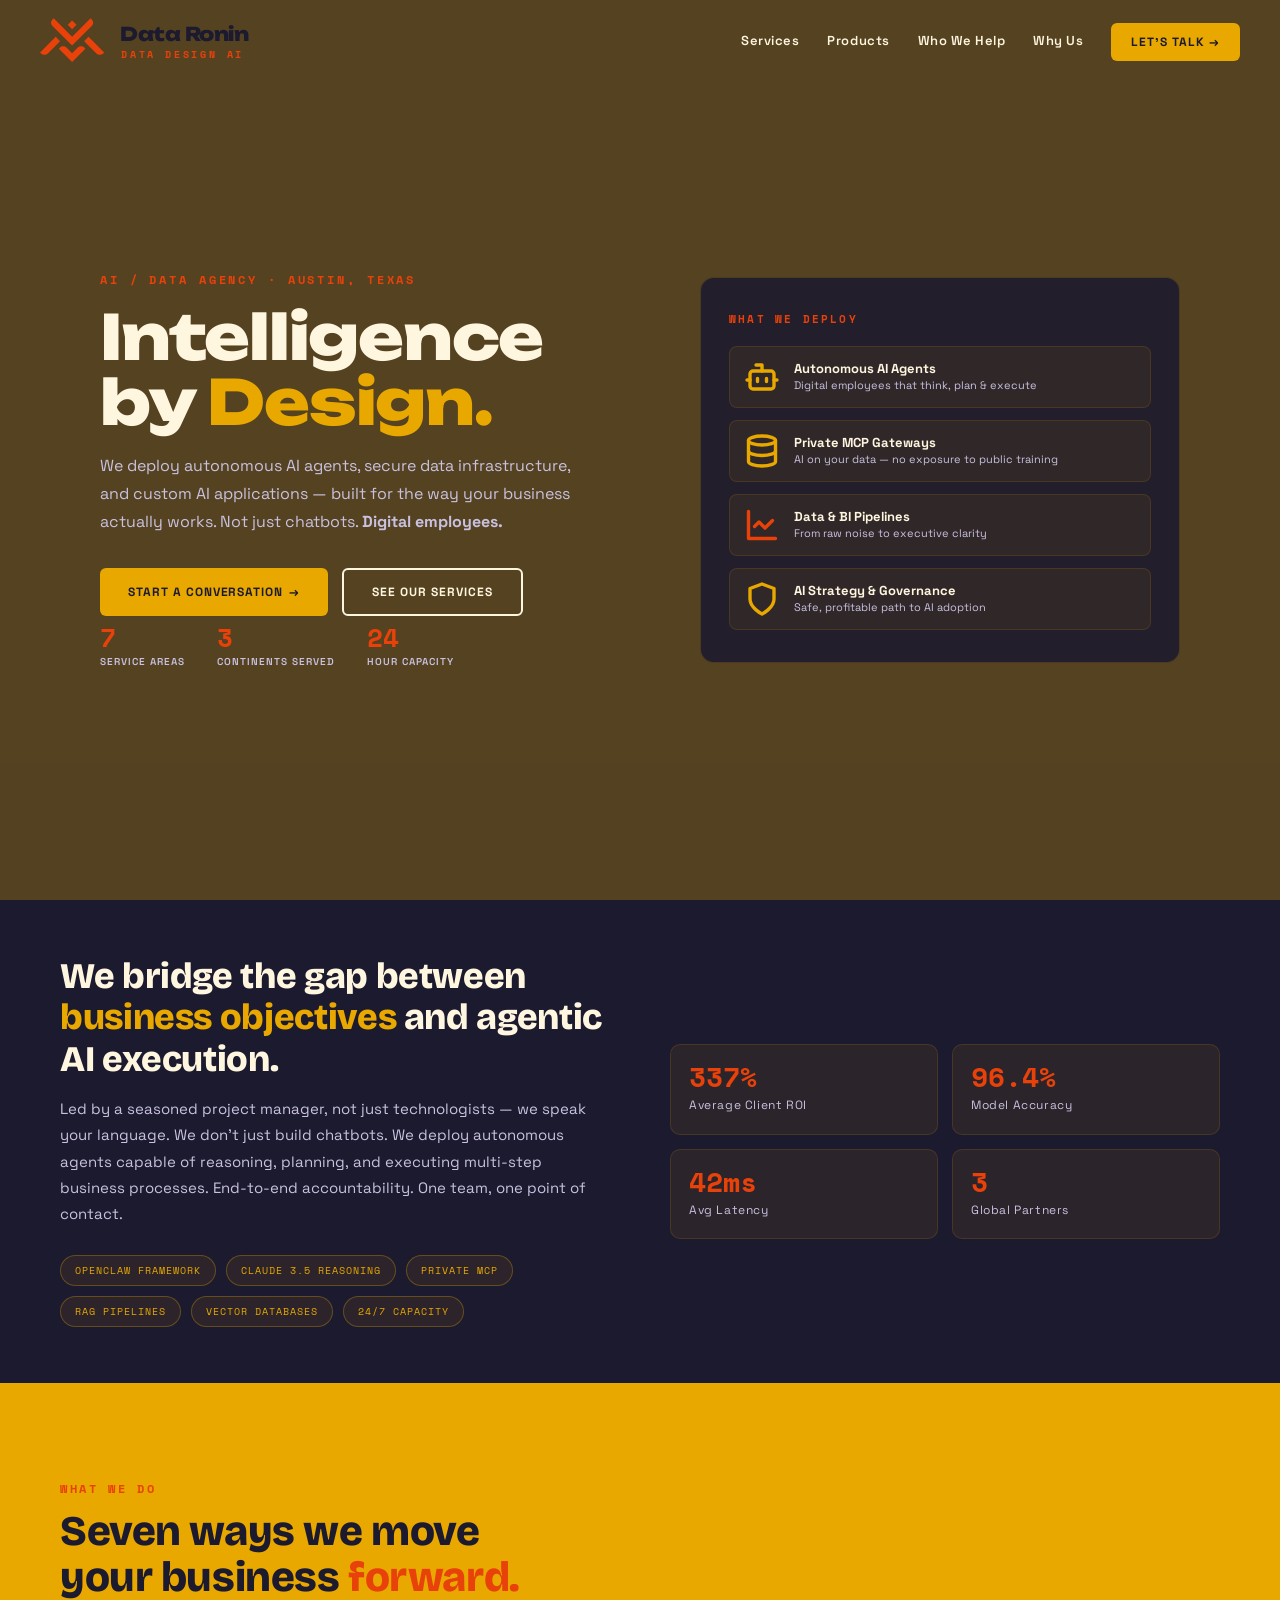
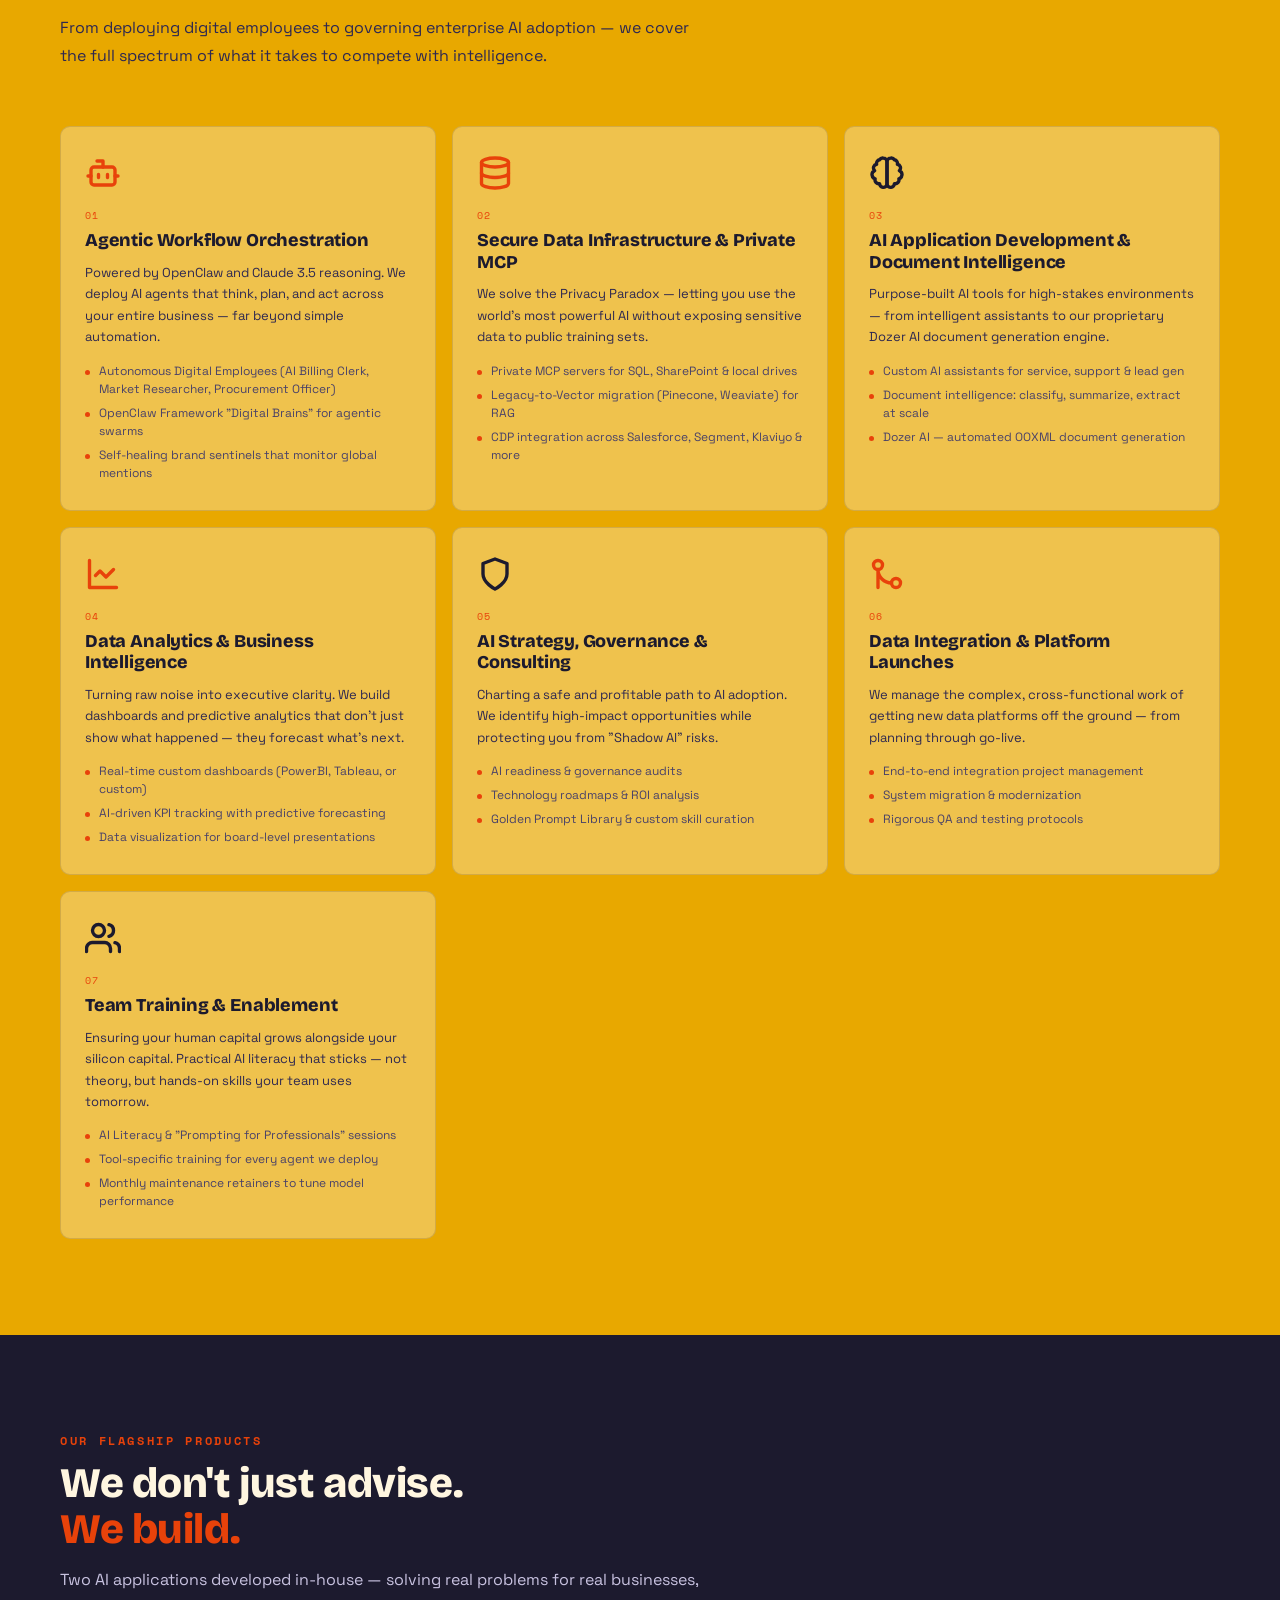
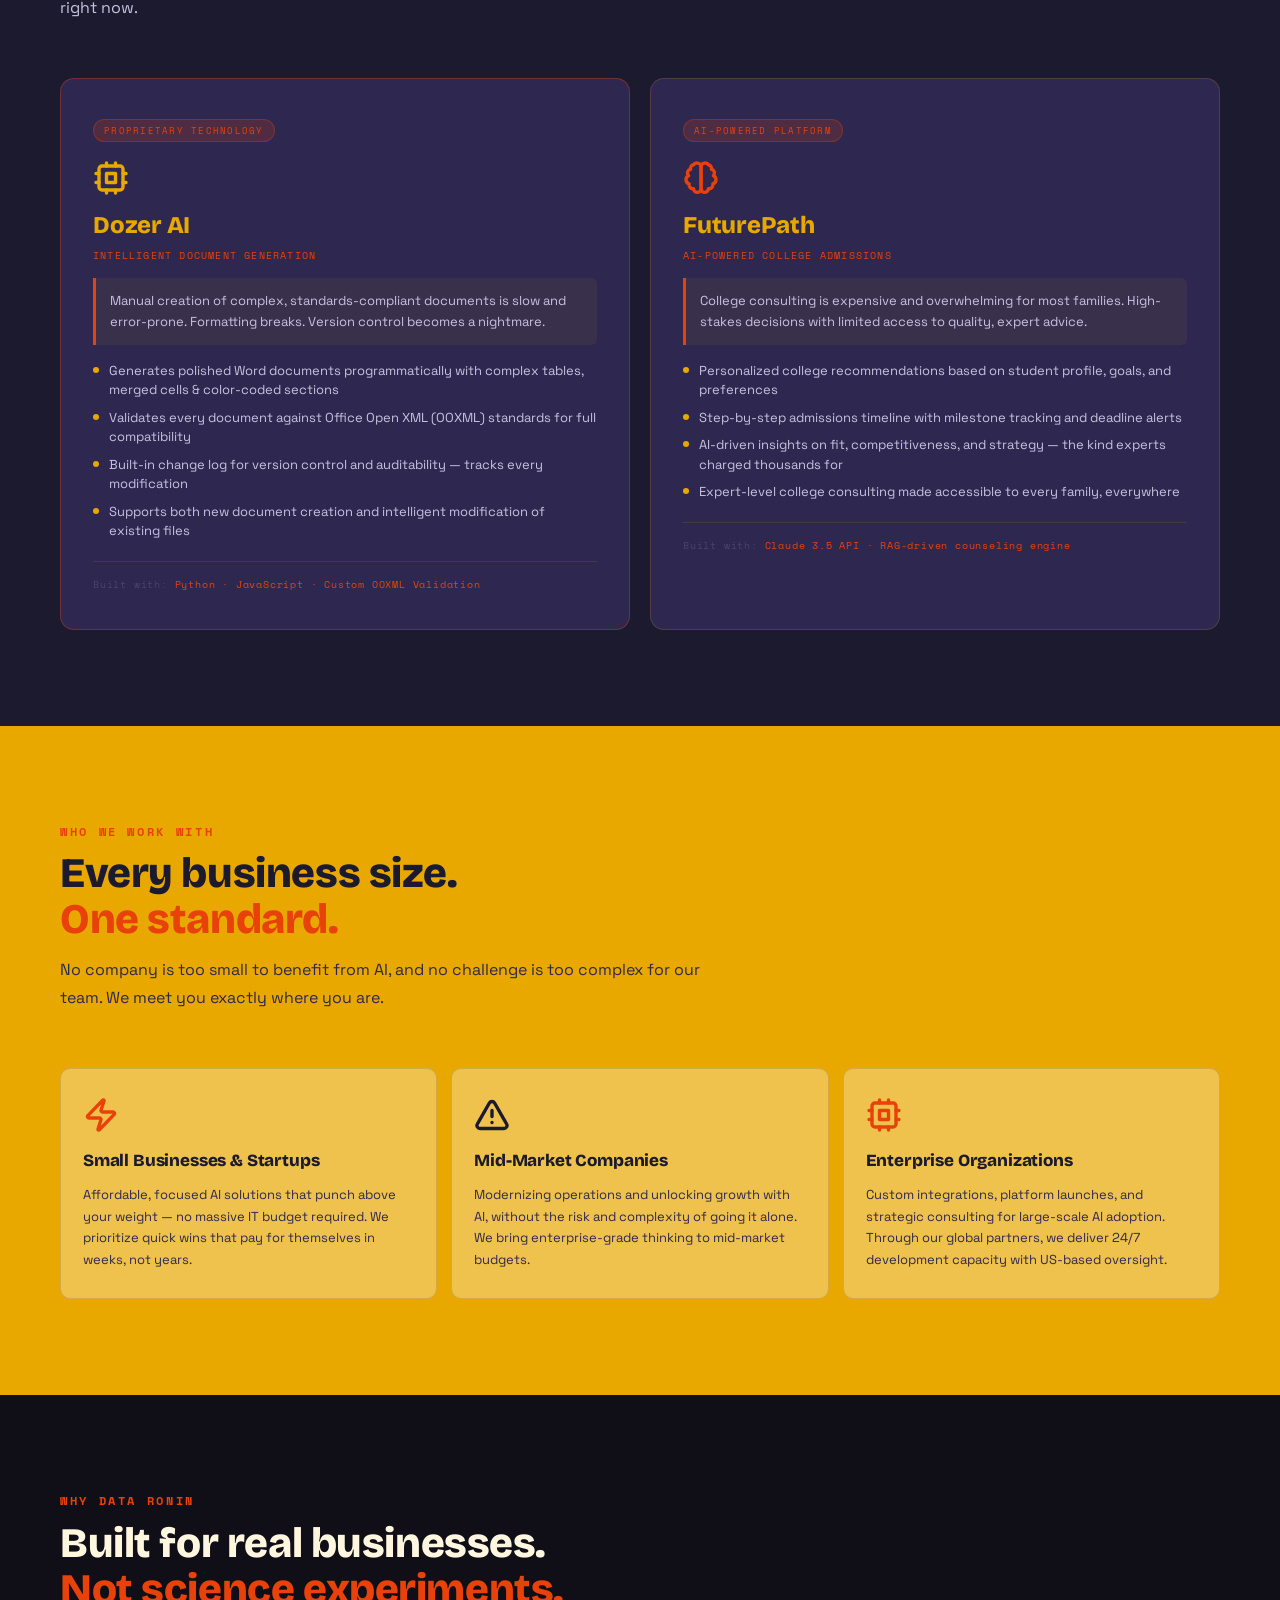
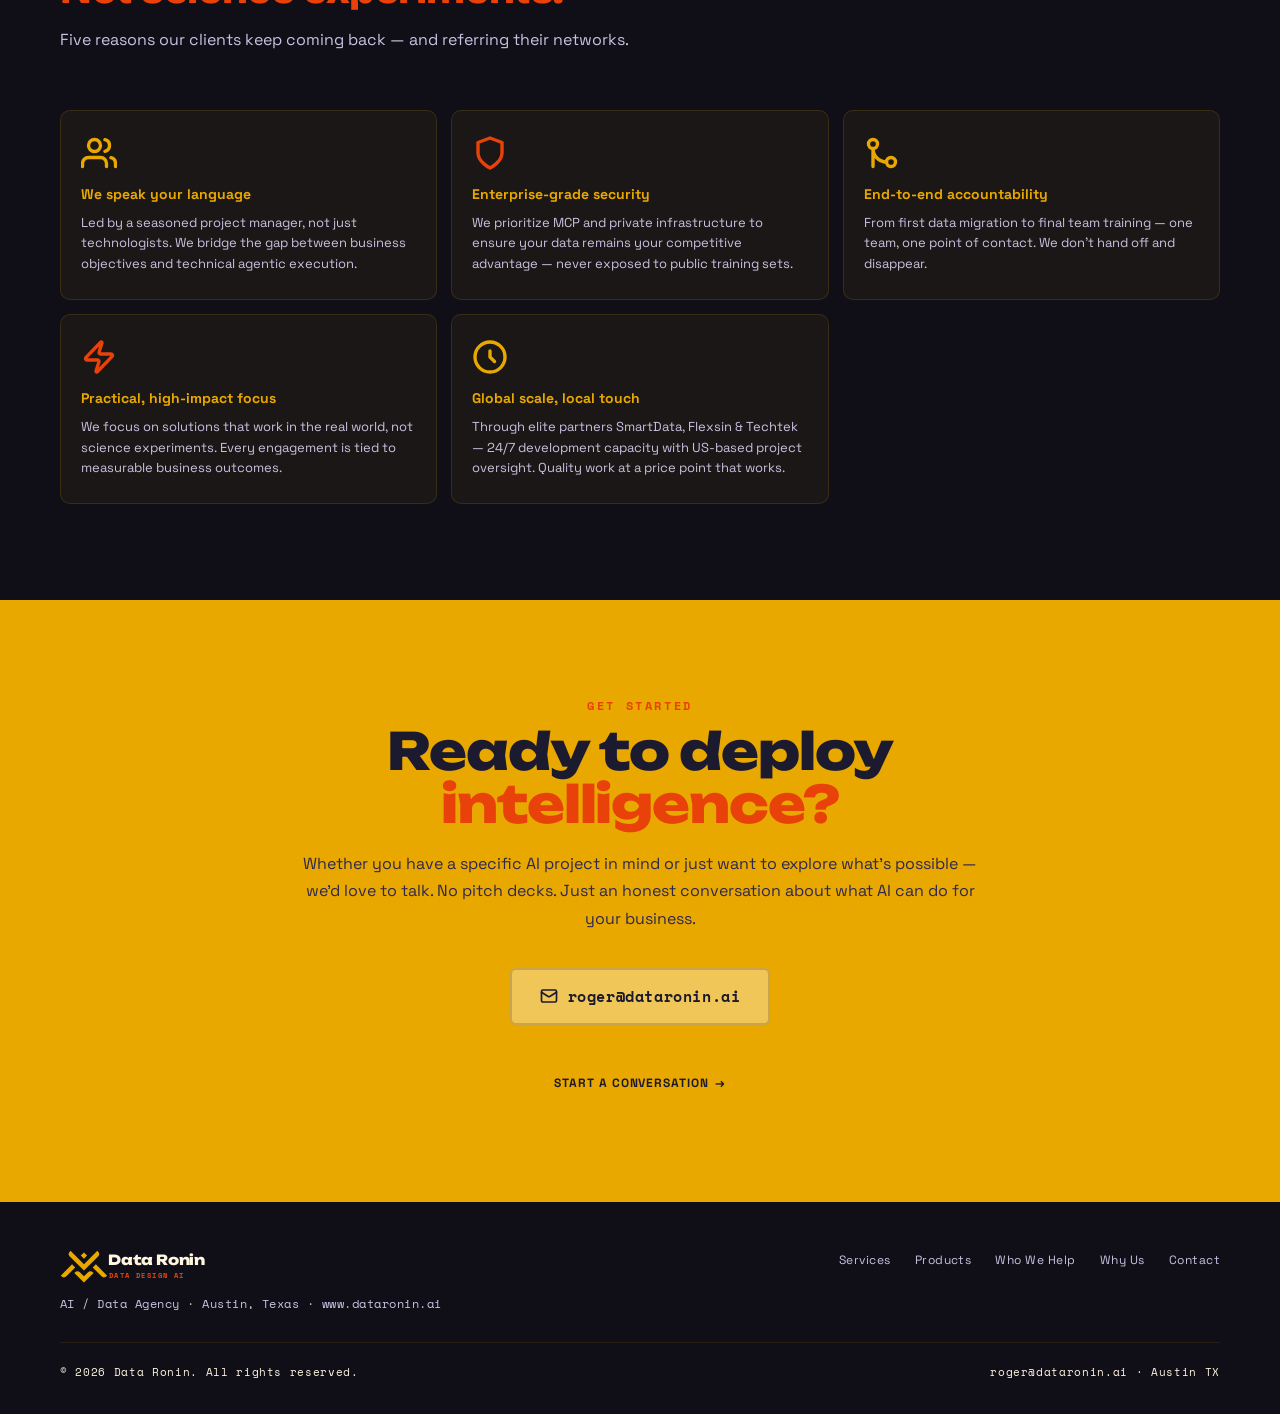
==== commit 31b84dd6: "Compressed video, Ember Red favicon, fierce ronin loader - Add austinskyline_web.mp4 (6.4MB, compres" ====
--- a/index.html
+++ b/index.html
@@ -61,34 +61,50 @@
 .loader-ronin{
   display:flex;flex-direction:column;align-items:center;gap:18px;
 }
-.loader-ronin svg{filter:drop-shadow(0 2px 8px rgba(16,15,24,0.15))}
-/* Sword practice animation — slow kata swing */
+.loader-ronin svg{filter:drop-shadow(0 4px 16px rgba(16,15,24,0.2));overflow:visible}
+/* Fierce sword slash — full overhead strike */
 .sword-arm{
-  transform-origin:112px 58px;
-  animation:kata-swing 2.4s ease-in-out infinite;
-}
-@keyframes kata-swing{
-  0%{transform:rotate(0deg)}
-  30%{transform:rotate(-18deg)}
-  50%{transform:rotate(12deg)}
-  70%{transform:rotate(-6deg)}
-  100%{transform:rotate(0deg)}
-}
-.slash-arc{
-  animation:slash-flash 2.4s ease-in-out infinite;
-}
-@keyframes slash-flash{
-  0%,25%{opacity:0;stroke-dashoffset:60}
-  35%,50%{opacity:0.7;stroke-dashoffset:0}
-  65%,100%{opacity:0;stroke-dashoffset:60}
-}
-.slash-arc{stroke-dasharray:60;stroke-dashoffset:60}
+  transform-origin:122px 58px;
+  animation:fierce-slash 1.6s cubic-bezier(.2,.8,.3,1) infinite;
+}
+@keyframes fierce-slash{
+  0%{transform:rotate(20deg)}
+  15%{transform:rotate(30deg)}
+  35%{transform:rotate(-55deg)}
+  50%{transform:rotate(-50deg)}
+  70%{transform:rotate(10deg)}
+  100%{transform:rotate(20deg)}
+}
+/* Triple slash arcs */
+.slash-arc{stroke-dasharray:80;stroke-dashoffset:80;opacity:0}
+.s1{animation:arc-slash 1.6s cubic-bezier(.2,.8,.3,1) infinite}
+.s2{animation:arc-slash 1.6s cubic-bezier(.2,.8,.3,1) .08s infinite}
+.s3{animation:arc-slash 1.6s cubic-bezier(.2,.8,.3,1) .15s infinite}
+@keyframes arc-slash{
+  0%,20%{opacity:0;stroke-dashoffset:80}
+  35%{opacity:1;stroke-dashoffset:0}
+  55%{opacity:0.6;stroke-dashoffset:0}
+  70%,100%{opacity:0;stroke-dashoffset:80}
+}
+/* Sparks burst on impact */
+.sparks{opacity:0;animation:spark-burst 1.6s ease-out infinite}
+@keyframes spark-burst{
+  0%,30%{opacity:0;transform:scale(0.5) translate(0,0)}
+  40%{opacity:1;transform:scale(1.3) translate(5px,-5px)}
+  55%{opacity:0.8;transform:scale(1) translate(8px,-3px)}
+  70%,100%{opacity:0;transform:scale(0.3) translate(15px,5px)}
+}
+/* Body lunge on each strike */
 .ronin-figure{
-  animation:ronin-breathe 3s ease-in-out infinite;
-}
-@keyframes ronin-breathe{
-  0%,100%{transform:translateY(0)}
-  50%{transform:translateY(-2px)}
+  animation:ronin-lunge 1.6s cubic-bezier(.2,.8,.3,1) infinite;
+}
+@keyframes ronin-lunge{
+  0%{transform:translateX(0) translateY(0)}
+  15%{transform:translateX(-3px) translateY(-1px)}
+  35%{transform:translateX(6px) translateY(2px)}
+  50%{transform:translateX(4px) translateY(1px)}
+  70%{transform:translateX(-1px) translateY(-1px)}
+  100%{transform:translateX(0) translateY(0)}
 }
 .loader-word{
   font-family:var(--font-d);font-weight:800;font-size:17px;
@@ -524,36 +540,51 @@
 <!-- ══ LOADER ══════════════════════════════════════════════════ -->
 <div id="loader">
   <div class="loader-ronin">
-    <svg viewBox="0 0 200 220" width="180" xmlns="http://www.w3.org/2000/svg">
-      <!-- Ronin silhouette in sword practice stance -->
+    <svg viewBox="0 0 260 220" width="220" xmlns="http://www.w3.org/2000/svg">
+      <!-- Ronin in aggressive attack stance -->
       <g class="ronin-figure">
-        <!-- Head (straw hat / kasa) -->
-        <ellipse cx="100" cy="42" rx="22" ry="8" fill="var(--indigo)"/>
-        <ellipse cx="100" cy="40" rx="14" ry="12" fill="var(--indigo)"/>
-        <!-- Torso -->
-        <path d="M90,52 L86,100 L114,100 L110,52 Z" fill="var(--indigo)"/>
-        <!-- Hakama (wide pants) -->
-        <path d="M84,100 L72,170 L92,170 L100,120 L108,170 L128,170 L116,100 Z" fill="var(--indigo)"/>
-        <!-- Left arm (rear, holding sword hilt) -->
-        <path d="M88,58 L72,80 L76,82 L90,62 Z" fill="var(--indigo)"/>
-        <!-- Right arm (forward, extended with sword) -->
+        <!-- Head (kasa hat, tilted forward aggressively) -->
+        <ellipse cx="110" cy="38" rx="24" ry="9" fill="var(--indigo)" transform="rotate(-8,110,38)"/>
+        <ellipse cx="112" cy="36" rx="13" ry="11" fill="var(--indigo)"/>
+        <!-- Neck lean -->
+        <path d="M106,46 L108,54 L116,54 L118,46 Z" fill="var(--indigo)"/>
+        <!-- Torso — lunging forward -->
+        <path d="M98,54 L88,106 L126,106 L120,54 Z" fill="var(--indigo)" class="ronin-torso"/>
+        <!-- Gi collar opening -->
+        <path d="M104,54 L108,70 L112,54 Z" fill="var(--ember)" opacity="0.8"/>
+        <!-- Obi sash -->
+        <rect x="87" y="98" width="40" height="8" rx="2" fill="var(--ember)"/>
+        <!-- Hakama — wide aggressive stance -->
+        <path d="M86,106 L58,174 L82,174 L107,126 L132,174 L156,174 L128,106 Z" fill="var(--indigo)"/>
+        <!-- Left arm — pulled back, gripping hilt -->
+        <path d="M98,60 L74,82 L70,78 L72,72 L94,56 Z" fill="var(--indigo)"/>
+        <circle cx="70" cy="76" r="4" fill="var(--indigo)"/>
+        <!-- Right arm + sword — full overhead slash -->
         <g class="sword-arm">
-          <path d="M112,58 L132,76 L128,80 L110,62 Z" fill="var(--indigo)"/>
-          <!-- Hand -->
-          <circle cx="132" cy="78" r="4" fill="var(--indigo)"/>
-          <!-- Katana blade -->
-          <line class="katana-blade" x1="134" y1="74" x2="185" y2="26" stroke="var(--indigo)" stroke-width="2.5" stroke-linecap="round"/>
-          <!-- Tsuba (guard) -->
-          <ellipse cx="133" cy="76" rx="5" ry="2" fill="var(--ember)" transform="rotate(-42,133,76)"/>
+          <path d="M122,58 L148,44 L152,48 L126,64 Z" fill="var(--indigo)"/>
+          <circle cx="150" cy="46" r="4.5" fill="var(--indigo)"/>
+          <!-- Katana — long blade -->
+          <line x1="153" y1="42" x2="220" y2="-10" stroke="var(--indigo)" stroke-width="3" stroke-linecap="round"/>
+          <!-- Katana edge highlight -->
+          <line x1="154" y1="40" x2="218" y2="-8" stroke="var(--ember)" stroke-width="1" stroke-linecap="round" opacity="0.5"/>
+          <!-- Tsuba guard -->
+          <ellipse cx="151" cy="44" rx="6" ry="2.5" fill="var(--ember)" transform="rotate(-38,151,44)"/>
         </g>
-        <!-- Feet -->
-        <rect x="74" y="168" width="18" height="5" rx="2" fill="var(--indigo)"/>
-        <rect x="110" y="168" width="18" height="5" rx="2" fill="var(--indigo)"/>
-        <!-- Sash / obi -->
-        <rect x="85" y="96" width="30" height="8" rx="2" fill="var(--ember)"/>
+        <!-- Front foot — planted wide -->
+        <path d="M126,172 L158,174 L156,178 L124,176 Z" fill="var(--indigo)"/>
+        <!-- Rear foot — pushed back -->
+        <path d="M56,172 L80,174 L78,178 L54,176 Z" fill="var(--indigo)"/>
       </g>
-      <!-- Sword slash arc (animated) -->
-      <path class="slash-arc" d="M185,26 Q160,10 140,40" fill="none" stroke="var(--gold)" stroke-width="2" stroke-linecap="round" opacity="0"/>
+      <!-- Slash arcs — triple slash effect -->
+      <path class="slash-arc s1" d="M220,-10 Q180,-30 160,20" fill="none" stroke="var(--ember)" stroke-width="2.5" stroke-linecap="round"/>
+      <path class="slash-arc s2" d="M215,-5 Q190,-35 155,15" fill="none" stroke="var(--gold)" stroke-width="1.5" stroke-linecap="round"/>
+      <path class="slash-arc s3" d="M225,-8 Q175,-25 165,25" fill="none" stroke="var(--ember)" stroke-width="1" stroke-linecap="round" opacity="0.6"/>
+      <!-- Impact sparks -->
+      <g class="sparks">
+        <circle cx="210" cy="-5" r="2" fill="var(--ember)"/>
+        <circle cx="200" cy="5" r="1.5" fill="var(--gold)"/>
+        <circle cx="218" cy="2" r="1" fill="var(--ember)"/>
+      </g>
     </svg>
     <span class="loader-word">Data Ronin</span>
     <div class="loader-bar"><div class="loader-fill"></div></div>
@@ -600,7 +631,7 @@
   <!-- Austin skyline video background -->
   <div class="hero-video-wrap">
     <video class="austin-scene" autoplay muted loop playsinline>
-      <source src="austinskyline_lite.mp4" type="video/mp4">
+      <source src="austinskyline_web.mp4" type="video/mp4">
     </video>
   </div>
   <div class="hero-overlay"></div>
